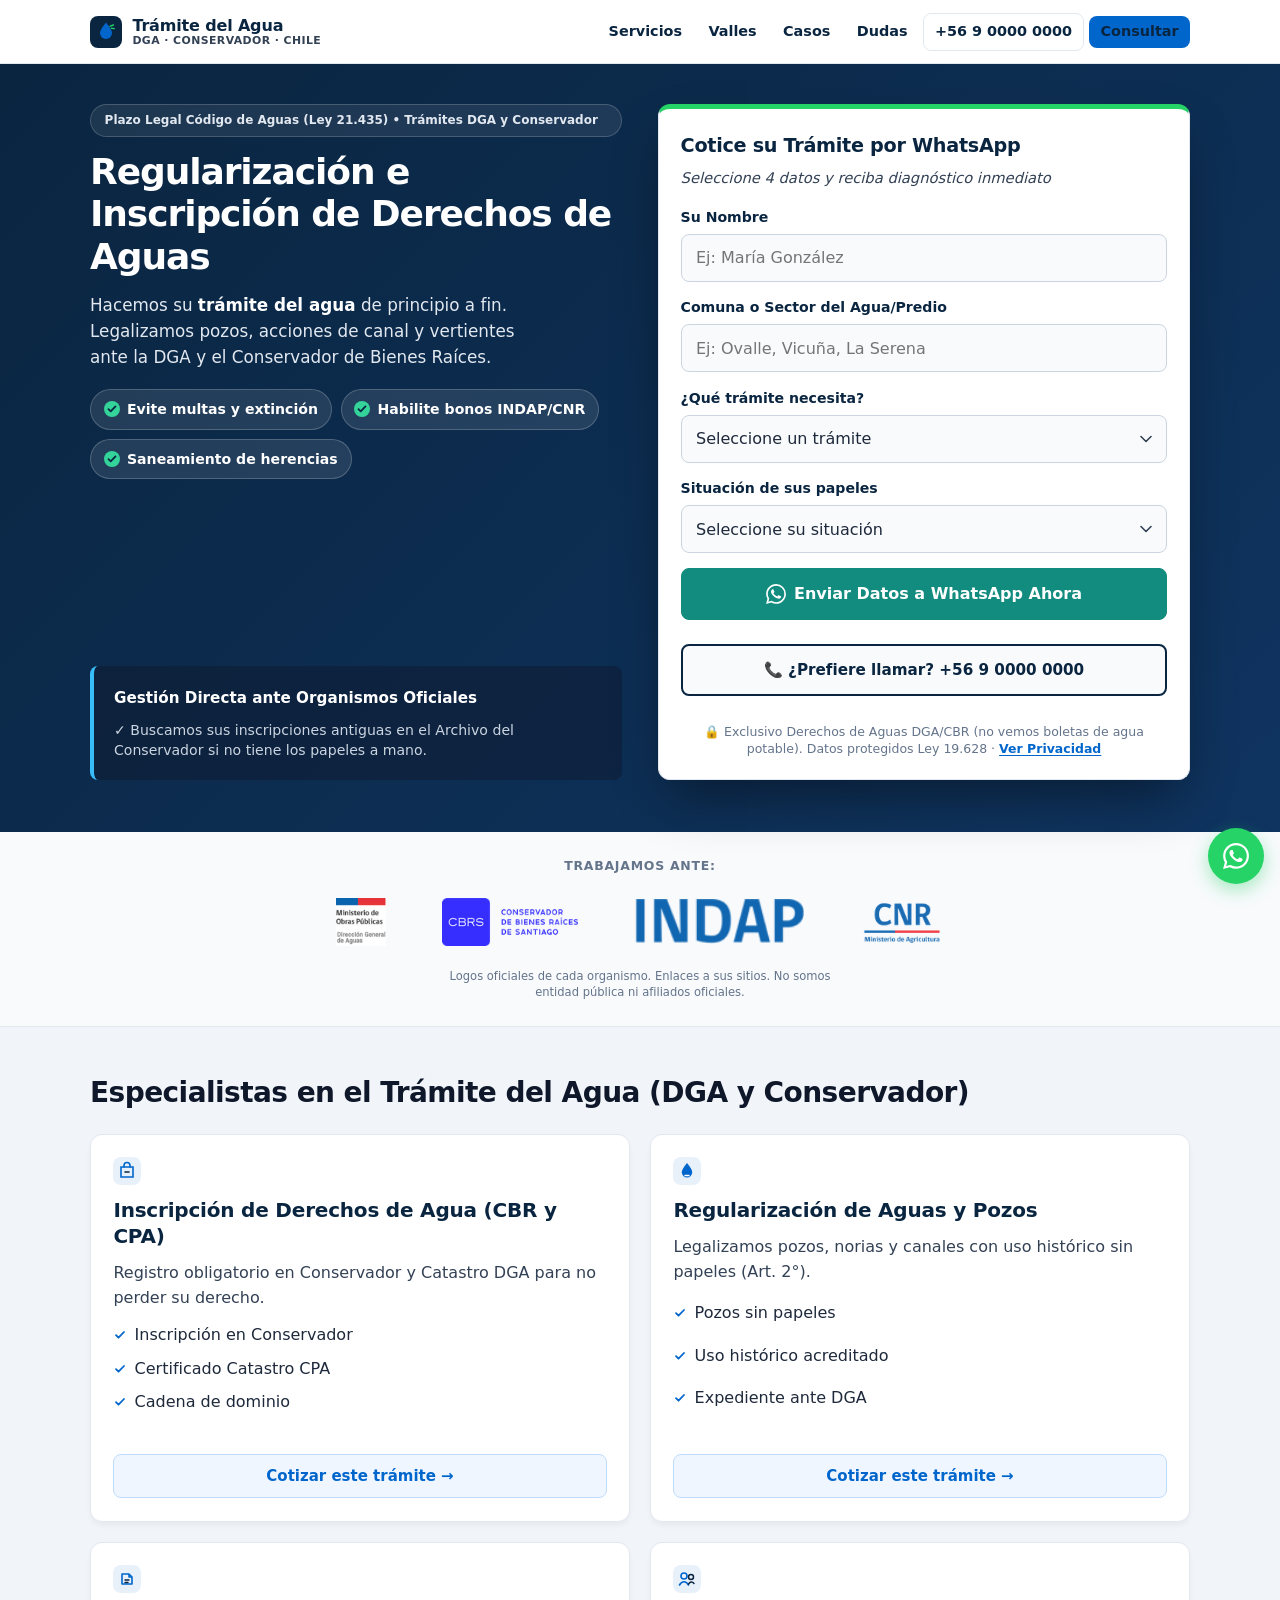
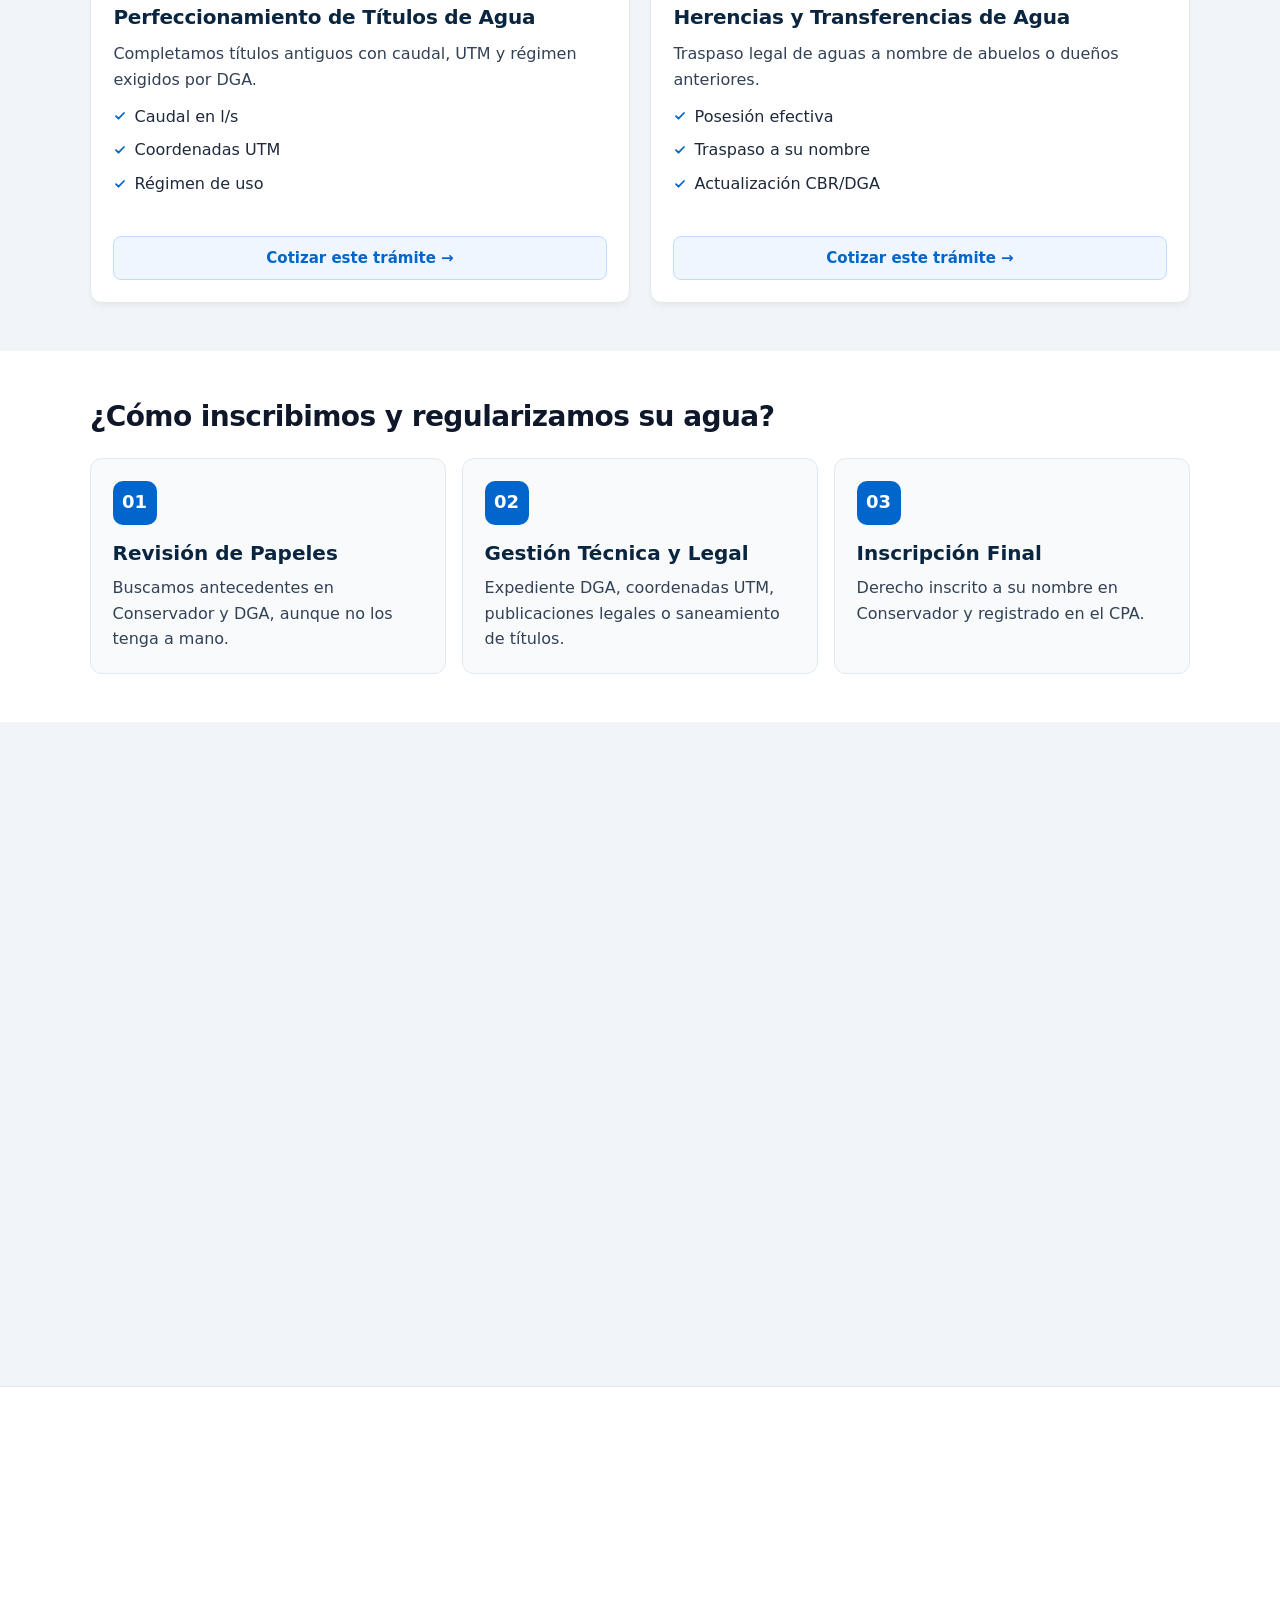
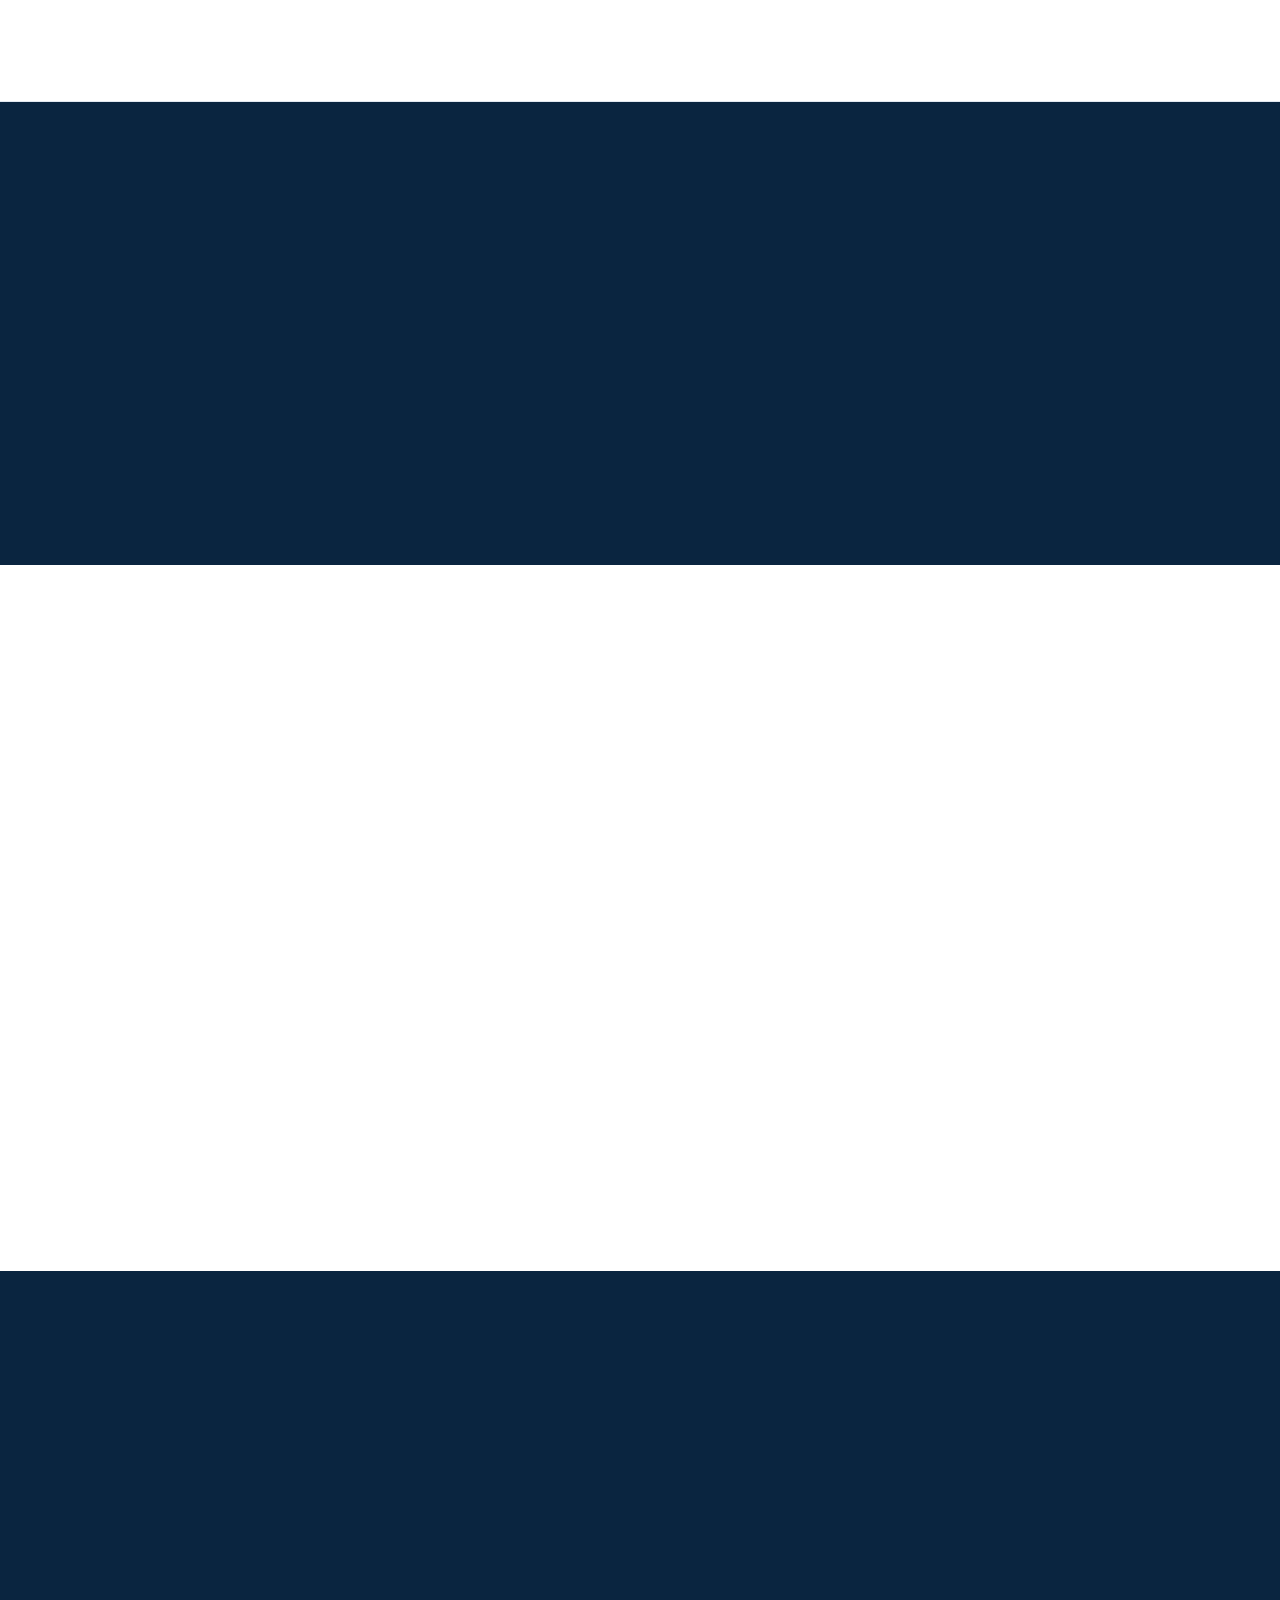
==== index.html @ 47d8ebd8 "Ajustar barra de logos: franja clara, centrados y marquee suave. Saca las cajas blancas del hero azu" ====
<!DOCTYPE html>
<html lang="es-CL">
<head>
  <meta charset="UTF-8">
  <meta name="viewport" content="width=device-width, initial-scale=1">
  <title>Trámite del Agua en Chile | Regularización e Inscripción de Derechos de Aguas (DGA y CBR)</title>
  <meta name="description" content="Trámite del agua en Chile: regularización de pozos, perfeccionamiento de títulos e inscripción de derechos de aprovechamiento ante DGA y Conservador. Diagnóstico por WhatsApp.">
  <meta name="robots" content="index, follow, max-snippet:-1, max-image-preview:large, max-video-preview:-1">
  <meta name="author" content="Trámite del Agua Chile">
  <meta name="geo.region" content="CL">
  <meta name="geo.Country" content="CL">
  <meta name="geo.placename" content="Chile">
  <meta name="ICBM" content="-33.4489, -70.6693">
  <link rel="canonical" href="https://tudominio.cl/">
  <link rel="manifest" href="site.webmanifest">
  <link rel="icon" href="assets/favicon.ico" sizes="any">
  <link rel="icon" href="assets/favicon.png" type="image/svg+xml">
  <link rel="apple-touch-icon" href="assets/apple-touch-icon.png">
  <meta name="theme-color" content="#0A2540">
  <meta property="og:type" content="website">
  <meta property="og:locale" content="es_CL">
  <meta property="og:url" content="https://tudominio.cl/">
  <meta property="og:title" content="Trámite del Agua en Chile | Regularización e Inscripción DGA y CBR">
  <meta property="og:description" content="Regularice pozos y derechos de agua. Inscripción en Conservador y Catastro DGA. Diagnóstico técnico inmediato por WhatsApp.">
  <meta property="og:site_name" content="Trámite del Agua Chile">
  <meta name="twitter:card" content="summary">
  <meta name="twitter:title" content="Trámite del Agua en Chile | Regularización e Inscripción DGA y CBR">
  <meta name="twitter:description" content="Gestión integral de derechos de aprovechamiento de aguas ante DGA y Conservador de Bienes Raíces.">
  <link rel="stylesheet" href="styles.css">
  <script type="speculationrules">
  {
    "prerender": [
      {
        "urls": [
          "/tramite-agua-ovalle-limari.html",
          "/tramite-agua-la-serena-elqui.html",
          "/tramite-agua-illapel-choapa.html"
        ],
        "eagerness": "moderate"
      }
    ],
    "prefetch": [
      {
        "urls": [
          "/tramite-agua-ovalle-limari.html",
          "/tramite-agua-la-serena-elqui.html",
          "/tramite-agua-illapel-choapa.html"
        ],
        "eagerness": "eager"
      }
    ]
  }
  </script>
  <script type="application/ld+json">
  {
    "@context": "https://schema.org",
    "@graph": [
      {
        "@type": "LegalService",
        "@id": "https://tudominio.cl/#organization",
        "name": "Trámite del Agua Chile",
        "alternateName": ["Trámite del Agua", "Papeles de Agua Chile"],
        "url": "https://tudominio.cl/",
        "description": "Asesoría y gestión especializada en regularización, perfeccionamiento e inscripción de derechos de aprovechamiento de aguas conforme al Código de Aguas de Chile (Ley 21.435), ante la Dirección General de Aguas (DGA) y el Conservador de Bienes Raíces (CBR).",
        "areaServed": { "@type": "Country", "name": "Chile" },
        "serviceType": [
          "Inscripción de derechos de agua en Conservador y Catastro Público de Aguas",
          "Regularización de pozos y derechos de agua",
          "Perfeccionamiento de títulos de agua",
          "Herencias y transferencias de derechos de agua"
        ],
        "knowsAbout": [
          "Código de Aguas",
          "Ley 21.435",
          "Dirección General de Aguas",
          "Conservador de Bienes Raíces",
          "Catastro Público de Aguas",
          "Art. 2° Transitorio Código de Aguas",
          "Derechos de aprovechamiento de aguas"
        ],
        "hasOfferCatalog": {
          "@type": "OfferCatalog",
          "name": "Servicios del Trámite del Agua",
          "itemListElement": [
            {
              "@type": "Offer",
              "itemOffered": {
                "@type": "Service",
                "name": "Inscripción de Derechos de Agua (CBR y CPA)",
                "description": "Registro obligatorio del derecho de aprovechamiento en el Registro de Propiedad de Aguas del Conservador de Bienes Raíces y en el Catastro Público de Aguas (CPA) de la DGA, para oponibilidad frente a terceros y vigencia legal del derecho."
              }
            },
            {
              "@type": "Offer",
              "itemOffered": {
                "@type": "Service",
                "name": "Regularización de Aguas y Pozos",
                "description": "Legalización de pozos, norias, vertientes y acciones de canal con uso histórico sin papeles al día, mediante acreditación de uso libre de clandestinidad conforme al Art. 2° Transitorio del Código de Aguas y expediente ante la DGA."
              }
            },
            {
              "@type": "Offer",
              "itemOffered": {
                "@type": "Service",
                "name": "Perfeccionamiento de Títulos de Agua",
                "description": "Completar títulos antiguos con caudal en litros por segundo (l/s), coordenadas UTM del punto de captación, naturaleza consuntiva o no consuntiva y régimen permanente o eventual, exigencias frecuentes de la DGA e INDAP."
              }
            },
            {
              "@type": "Offer",
              "itemOffered": {
                "@type": "Service",
                "name": "Herencias y Transferencias de Agua",
                "description": "Posesiones efectivas y traspaso legal de derechos de aprovechamiento de aguas que permanecen a nombre de familiares fallecidos o dueños anteriores, con inscripción actualizada en Conservador y Catastro DGA."
              }
            }
          ]
        }
      },
      {
        "@type": "WebPage",
        "@id": "https://tudominio.cl/#webpage",
        "url": "https://tudominio.cl/",
        "name": "Trámite del Agua en Chile | Regularización e Inscripción de Derechos de Aguas",
        "isPartOf": { "@id": "https://tudominio.cl/#organization" },
        "inLanguage": "es-CL",
        "description": "Landing de conversión para el trámite del agua: regularización de pozos, perfeccionamiento de títulos e inscripción ante DGA y Conservador de Bienes Raíces en Chile."
      },
      {
        "@type": "BreadcrumbList",
        "@id": "https://tudominio.cl/#breadcrumb",
        "itemListElement": [
          {
            "@type": "ListItem",
            "position": 1,
            "name": "Inicio",
            "item": "https://tudominio.cl/"
          },
          {
            "@type": "ListItem",
            "position": 2,
            "name": "Trámite del Agua",
            "item": "https://tudominio.cl/#servicios"
          }
        ]
      },
      {
        "@type": "HowTo",
        "@id": "https://tudominio.cl/#howto",
        "name": "Cómo inscribimos y regularizamos su agua",
        "description": "Proceso de tres pasos para regularizar e inscribir derechos de aprovechamiento de aguas ante la DGA y el Conservador de Bienes Raíces en Chile.",
        "totalTime": "P90D",
        "step": [
          {
            "@type": "HowToStep",
            "position": 1,
            "name": "Revisión de Papeles",
            "text": "Buscamos sus antecedentes en el Conservador de Bienes Raíces y en la Dirección General de Aguas, incluso si no tiene los documentos a mano, para diagnosticar el estado del derecho."
          },
          {
            "@type": "HowToStep",
            "position": 2,
            "name": "Gestión Técnica y Legal",
            "text": "Armamos el expediente DGA, levantamos coordenadas UTM y caudal si aplica, gestionamos publicaciones legales o saneamos títulos incompletos según el tipo de trámite."
          },
          {
            "@type": "HowToStep",
            "position": 3,
            "name": "Inscripción Final",
            "text": "Inscribimos el derecho a su nombre en el Registro de Propiedad de Aguas del Conservador y lo registramos en el Catastro Público de Aguas (CPA) de la DGA."
          }
        ]
      },
      {
        "@type": "FAQPage",
        "@id": "https://tudominio.cl/#faq",
        "mainEntity": [
          {
            "@type": "Question",
            "name": "¿Qué es el \"trámite del agua\" y por qué es obligatorio inscribirlo en la DGA y el Conservador?",
            "acceptedAnswer": {
              "@type": "Answer",
              "text": "El \"trámite del agua\" o \"papeles de agua\" es el conjunto de gestiones para constituir, regularizar, perfeccionar e inscribir un derecho de aprovechamiento de aguas. La Dirección General de Aguas (DGA) administra el Catastro Público de Aguas (CPA) y autoriza regularizaciones, perfeccionamientos y cambios de captación. El Conservador de Bienes Raíces (CBR) inscribe el derecho en el Registro de Propiedad de Aguas, lo que otorga oponibilidad frente a terceros. Ambos registros deben estar al día y ser coherentes. La reforma al Código de Aguas (Ley 21.435) reforzó esta obligación de inscripción dual."
            }
          },
          {
            "@type": "Question",
            "name": "¿Qué pasa si no inscribo mis derechos de agua en el Catastro Público de Aguas (CPA) según la Ley 21.435?",
            "acceptedAnswer": {
              "@type": "Answer",
              "text": "Sin inscripción vigente en el Catastro Público de Aguas y en el Conservador, el derecho pierde fuerza jurídica: no podrá venderlo con seguridad, entidades como INDAP o CNR pueden rechazar bonos y créditos de riego, notarios y bancos pedirán certificados que no podrá exhibir, y existe riesgo de caducidad, extinción o fiscalización por uso no regularizado. La Ley 21.435 reforzó el deber de mantener los derechos al día en ambos registros."
            }
          },
          {
            "@type": "Question",
            "name": "¿Cómo regularizar un pozo o derecho de agua antiguo si no tengo papeles inscritos?",
            "acceptedAnswer": {
              "@type": "Answer",
              "text": "En muchos casos es posible regularizar acreditando uso histórico libre de clandestinidad conforme al Art. 2° Transitorio del Código de Aguas. Se arma un expediente ante la DGA con antecedentes técnicos (ubicación, caudal si aplica) y documentales, se gestionan publicaciones legales cuando corresponde y, una vez aprobado, se inscribe en el Conservador de Bienes Raíces y se registra en el Catastro Público de Aguas. Si no tiene papeles, se buscan antecedentes en archivo del Conservador y de la DGA."
            }
          },
          {
            "@type": "Question",
            "name": "¿Qué significa perfeccionar un derecho de aprovechamiento de aguas?",
            "acceptedAnswer": {
              "@type": "Answer",
              "text": "Perfeccionar un título de agua significa completar las características esenciales que faltan en documentos antiguos: caudal en litros por segundo (l/s), naturaleza consuntiva o no consuntiva, ejercicio permanente o eventual, y coordenadas UTM del punto de captación. La DGA suele exigirlo para aceptar el registro en el Catastro Público de Aguas y para trámites posteriores. También es requisito frecuente en postulaciones a bonos INDAP o CNR."
            }
          },
          {
            "@type": "Question",
            "name": "¿Cómo pasar a mi nombre derechos de agua heredados de un familiar fallecido?",
            "acceptedAnswer": {
              "@type": "Answer",
              "text": "Debe tramitar la posesión efectiva si aún no está hecha, acreditar la cadena de dominio del derecho de agua y solicitar la inscripción a su nombre en el Registro de Propiedad de Aguas del Conservador, actualizando además el Catastro Público de Aguas en la DGA. Si el título está incompleto o el agua nunca se inscribió, puede requerirse primero regularización o perfeccionamiento antes del traspaso."
            }
          },
          {
            "@type": "Question",
            "name": "¿Qué documentos necesito para empezar si perdí las escrituras del agua?",
            "acceptedAnswer": {
              "@type": "Answer",
              "text": "Idealmente: escritura o inscripción antigua, certificado de dominio del predio, ubicación del pozo, canal o vertiente, y antecedentes de herencia o compraventa. Si perdió las escrituras, igual puede iniciar: buscamos copias y antecedentes en el archivo del Conservador de Bienes Raíces y en la Dirección General de Aguas para reconstruir la cadena documental y definir el trámite correcto."
            }
          }
        ]
      }
    ]
  }
  </script>
</head>
<body>
  <a class="skip-link" href="#cotizador">Ir al formulario</a>

  <header class="site-header">
    <div class="container header-inner">
      <a class="brand" href="#inicio" aria-label="Trámite del Agua — Inicio">
        <span class="brand-mark" aria-hidden="true">
          <svg xmlns="http://www.w3.org/2000/svg" width="32" height="32" viewBox="0 0 32 32" fill="none">
            <rect width="32" height="32" rx="8" fill="#0A2540"/>
            <path d="M16 6.5c-3.6 4.5-6 7.8-6 10.6a6 6 0 1 0 12 0C22 14.3 19.6 11 16 6.5z" fill="#0066CC"/>
            <path d="M20.2 10.2l3.2-1.2M21.4 12.2l2.8.4" stroke="#25D366" stroke-width="1.4" stroke-linecap="round"/>
          </svg>
        </span>
        <span class="brand-text">
          <span class="brand-name">Trámite del Agua</span>
          <span class="brand-sub">DGA · Conservador · Chile</span>
        </span>
      </a>
      <nav class="site-nav" aria-label="Principal">
        <a href="#servicios">Servicios</a>
        <a href="#cobertura">Valles</a>
        <a href="#casos">Casos</a>
        <a href="#faq">Dudas</a>
        <a class="nav-phone" data-phone-link href="tel:+56900000000" aria-label="Llamar ahora">
          <span data-phone-text>+56 9 0000 0000</span>
        </a>
        <a class="btn btn-sm btn-primary" href="#cotizador">Consultar</a>
      </nav>
    </div>
  </header>

  <main id="inicio">
    <!-- HERO -->
    <section class="hero" aria-labelledby="hero-title">
      <div class="container hero-grid">
        <div class="hero-copy">
          <p class="badge">Plazo Legal Código de Aguas (Ley 21.435) • Trámites DGA y Conservador</p>
          <h1 id="hero-title">Regularización e Inscripción de Derechos de Aguas</h1>
          <p class="hero-lead">Hacemos su <strong>trámite del agua</strong> de principio a fin. Legalizamos pozos, acciones de canal y vertientes ante la DGA y el Conservador de Bienes Raíces.</p>
          <ul class="chips" aria-label="Beneficios clave">
            <li>
              <svg class="chip-check" xmlns="http://www.w3.org/2000/svg" width="16" height="16" viewBox="0 0 16 16" fill="none" aria-hidden="true"><circle cx="8" cy="8" r="8" fill="#34D399"/><path d="M4.5 8.2l2.2 2.2 4.8-5" stroke="#0A2540" stroke-width="1.8" stroke-linecap="round" stroke-linejoin="round"/></svg>
              Evite multas y extinción
            </li>
            <li>
              <svg class="chip-check" xmlns="http://www.w3.org/2000/svg" width="16" height="16" viewBox="0 0 16 16" fill="none" aria-hidden="true"><circle cx="8" cy="8" r="8" fill="#34D399"/><path d="M4.5 8.2l2.2 2.2 4.8-5" stroke="#0A2540" stroke-width="1.8" stroke-linecap="round" stroke-linejoin="round"/></svg>
              Habilite bonos INDAP/CNR
            </li>
            <li>
              <svg class="chip-check" xmlns="http://www.w3.org/2000/svg" width="16" height="16" viewBox="0 0 16 16" fill="none" aria-hidden="true"><circle cx="8" cy="8" r="8" fill="#34D399"/><path d="M4.5 8.2l2.2 2.2 4.8-5" stroke="#0A2540" stroke-width="1.8" stroke-linecap="round" stroke-linejoin="round"/></svg>
              Saneamiento de herencias
            </li>
          </ul>
          <aside class="hero-trust" aria-label="Respaldo institucional">
            <p class="hero-trust-title">Gestión Directa ante Organismos Oficiales</p>
            <p class="hero-guarantee">✓ Buscamos sus inscripciones antiguas en el Archivo del Conservador si no tiene los papeles a mano.</p>
          </aside>
        </div>

        <div class="form-panel" id="cotizador">
          <div class="form-card" id="form-card">
            <h2 class="form-title">Cotice su Trámite por WhatsApp</h2>
            <p class="form-sub">Seleccione 4 datos y reciba diagnóstico inmediato</p>
            <form id="wa-form" novalidate>
              <label class="field">
                <span>Su Nombre</span>
                <input type="text" id="nombre" name="nombre" autocomplete="name" required maxlength="100" placeholder="Ej: María González">
              </label>
              <label class="field">
                <span>Comuna o Sector del Agua/Predio</span>
                <input type="text" id="ubicacion" name="ubicacion" autocomplete="address-level2" required maxlength="100" placeholder="Ej: Ovalle, Vicuña, La Serena">
              </label>
              <label class="field">
                <span>¿Qué trámite necesita?</span>
                <select id="tramite" name="tramite" required>
                  <option value="" disabled selected>Seleccione un trámite</option>
                  <option value="Inscripción de Agua en Conservador (CBR) y Catastro DGA">Inscripción de Agua en Conservador (CBR) y Catastro DGA</option>
                  <option value="Regularización de Pozo / Agua sin papeles al día">Regularización de Pozo / Agua sin papeles al día</option>
                  <option value="Perfeccionamiento de Título de Agua Antiguo">Perfeccionamiento de Título de Agua Antiguo</option>
                  <option value="Traspaso de Agua por Herencia o Compraventa">Traspaso de Agua por Herencia o Compraventa</option>
                </select>
              </label>
              <label class="field">
                <span>Situación de sus papeles</span>
                <select id="situacion" name="situacion" required>
                  <option value="" disabled selected>Seleccione su situación</option>
                  <option value="Tengo papeles antiguos (falta inscribir en DGA / actualizar)">Tengo papeles antiguos (falta inscribir en DGA / actualizar)</option>
                  <option value="Uso el agua hace años pero no tengo inscripción">Uso el agua hace años pero no tengo inscripción</option>
                  <option value="El agua está a nombre de un familiar fallecido">El agua está a nombre de un familiar fallecido</option>
                  <option value="No estoy seguro, necesito revisión">No estoy seguro, necesito revisión</option>
                </select>
              </label>
              <p class="form-error" id="form-error" role="alert" hidden>Complete los 4 campos para continuar.</p>
              <button type="submit" class="btn btn-wa btn-block">
                <svg xmlns="http://www.w3.org/2000/svg" width="20" height="20" viewBox="0 0 24 24" fill="currentColor" aria-hidden="true"><path d="M17.472 14.382c-.297-.149-1.758-.867-2.03-.967-.273-.099-.471-.148-.67.15-.197.297-.767.966-.94 1.164-.173.199-.347.223-.644.075-.297-.15-1.255-.463-2.39-1.475-.883-.788-1.48-1.761-1.653-2.059-.173-.297-.018-.458.13-.606.134-.133.298-.347.446-.52.149-.174.198-.298.298-.497.099-.198.05-.371-.025-.52-.075-.149-.669-1.612-.916-2.207-.242-.579-.487-.5-.669-.51-.173-.008-.371-.01-.57-.01-.198 0-.52.074-.792.372-.272.297-1.04 1.016-1.04 2.479 0 1.462 1.065 2.875 1.213 3.074.149.198 2.096 3.2 5.077 4.487.709.306 1.262.489 1.694.625.712.227 1.36.195 1.871.118.571-.085 1.758-.719 2.006-1.413.248-.694.248-1.289.173-1.413-.074-.124-.272-.198-.57-.347m-5.421 7.403h-.004a9.87 9.87 0 0 1-5.031-1.378l-.361-.214-3.741.982.998-3.648-.235-.374a9.86 9.86 0 0 1-1.51-5.26c.001-5.45 4.436-9.884 9.888-9.884 2.64 0 5.122 1.03 6.988 2.898a9.825 9.825 0 0 1 2.893 6.994c-.003 5.45-4.435 9.884-9.885 9.884m8.413-18.297A11.815 11.815 0 0 0 12.05 0C5.495 0 .16 5.335.157 11.892c0 2.096.547 4.142 1.588 5.945L.057 24l6.305-1.654a11.882 11.882 0 0 0 5.683 1.448h.005c6.554 0 11.89-5.335 11.893-11.893a11.821 11.821 0 0 0-3.48-8.413z"/></svg>
                Enviar Datos a WhatsApp Ahora
              </button>
              <a class="btn-phone" data-phone-link data-phone-full href="tel:+56900000000">📞 ¿Prefiere llamar? +56 9 0000 0000</a>
              <p class="form-legal">🔒 Exclusivo Derechos de Aguas DGA/CBR (no vemos boletas de agua potable). Datos protegidos Ley 19.628 · <a href="#privacidad" id="open-privacy">Ver Privacidad</a></p>
            </form>
          </div>
        </div>
      </div>
    </section>

  <div class="partners" aria-label="Organismos ante los que gestionamos">
    <div class="container">
      <p class="partners-label">Trabajamos ante:</p>
      <div class="partners-marquee">
        <ul class="partners-logos">
          <li>
            <a class="partner-mark" href="https://dga.mop.gob.cl/" target="_blank" rel="noopener noreferrer" title="Sitio oficial DGA">
              <img src="assets/logos/dga.png" alt="DGA — Dirección General de Aguas" width="140" height="48" decoding="async">
            </a>
          </li>
          <li>
            <a class="partner-mark" href="https://www.conservadores.cl/" target="_blank" rel="noopener noreferrer" title="Conservadores de Bienes Raíces">
              <img src="assets/logos/cbr.png" alt="Conservador de Bienes Raíces" width="140" height="48" decoding="async">
            </a>
          </li>
          <li>
            <a class="partner-mark" href="https://www.indap.gob.cl/agua-en-regla" target="_blank" rel="noopener noreferrer" title="INDAP Agua en Regla">
              <img src="assets/logos/indap.png" alt="INDAP" width="140" height="48" decoding="async">
            </a>
          </li>
          <li>
            <a class="partner-mark" href="https://www.cnr.gob.cl/" target="_blank" rel="noopener noreferrer" title="Comisión Nacional de Riego">
              <img src="assets/logos/cnr.png" alt="CNR — Comisión Nacional de Riego" width="140" height="48" decoding="async">
            </a>
          </li>
        </ul>
        <ul class="partners-logos" aria-hidden="true">
          <li>
            <a class="partner-mark" href="https://dga.mop.gob.cl/" target="_blank" rel="noopener noreferrer" title="Sitio oficial DGA">
              <img src="assets/logos/dga.png" alt="" width="140" height="48" decoding="async">
            </a>
          </li>
          <li>
            <a class="partner-mark" href="https://www.conservadores.cl/" target="_blank" rel="noopener noreferrer" title="Conservadores de Bienes Raíces">
              <img src="assets/logos/cbr.png" alt="" width="140" height="48" decoding="async">
            </a>
          </li>
          <li>
            <a class="partner-mark" href="https://www.indap.gob.cl/agua-en-regla" target="_blank" rel="noopener noreferrer" title="INDAP Agua en Regla">
              <img src="assets/logos/indap.png" alt="" width="140" height="48" decoding="async">
            </a>
          </li>
          <li>
            <a class="partner-mark" href="https://www.cnr.gob.cl/" target="_blank" rel="noopener noreferrer" title="Comisión Nacional de Riego">
              <img src="assets/logos/cnr.png" alt="" width="140" height="48" decoding="async">
            </a>
          </li>
        </ul>
      </div>
      <p class="partners-note">Logos oficiales de cada organismo. Enlaces a sus sitios. No somos entidad pública ni afiliados oficiales.</p>
    </div>
  </div>



    <!-- SERVICIOS BENTO -->
    <section class="section section-services cv-auto" id="servicios" aria-labelledby="servicios-title">
      <div class="container">
        <h2 id="servicios-title">Especialistas en el Trámite del Agua (DGA y Conservador)</h2>
        <div class="bento">
          <article class="bento-card">
            <span class="bento-icon" aria-hidden="true">
              <svg xmlns="http://www.w3.org/2000/svg" width="28" height="28" viewBox="0 0 28 28" fill="none"><rect width="28" height="28" rx="8" fill="#E8F1FA"/><path d="M8 10h12v10H8V10z" stroke="#0066CC" stroke-width="1.6"/><path d="M11 10V8.5a3 3 0 0 1 6 0V10" stroke="#0066CC" stroke-width="1.6" stroke-linecap="round"/><path d="M12 15h4" stroke="#0A2540" stroke-width="1.6" stroke-linecap="round"/></svg>
            </span>
            <h3>Inscripción de Derechos de Agua (CBR y CPA)</h3>
            <p class="bento-lead">Registro obligatorio en Conservador y Catastro DGA para no perder su derecho.</p>
            <ul class="mini-list">
              <li>
                <svg xmlns="http://www.w3.org/2000/svg" width="14" height="14" viewBox="0 0 14 14" fill="none" aria-hidden="true"><path d="M3 7.2l2.5 2.5L11 4" stroke="#0066CC" stroke-width="1.8" stroke-linecap="round" stroke-linejoin="round"/></svg>
                Inscripción en Conservador
              </li>
              <li>
                <svg xmlns="http://www.w3.org/2000/svg" width="14" height="14" viewBox="0 0 14 14" fill="none" aria-hidden="true"><path d="M3 7.2l2.5 2.5L11 4" stroke="#0066CC" stroke-width="1.8" stroke-linecap="round" stroke-linejoin="round"/></svg>
                Certificado Catastro CPA
              </li>
              <li>
                <svg xmlns="http://www.w3.org/2000/svg" width="14" height="14" viewBox="0 0 14 14" fill="none" aria-hidden="true"><path d="M3 7.2l2.5 2.5L11 4" stroke="#0066CC" stroke-width="1.8" stroke-linecap="round" stroke-linejoin="round"/></svg>
                Cadena de dominio
              </li>
            </ul>
            <button type="button" class="service-pick" data-tramite="Inscripción de Agua en Conservador (CBR) y Catastro DGA">Cotizar este trámite →</button>
          </article>

          <article class="bento-card">
            <span class="bento-icon" aria-hidden="true">
              <svg xmlns="http://www.w3.org/2000/svg" width="28" height="28" viewBox="0 0 28 28" fill="none"><rect width="28" height="28" rx="8" fill="#E8F1FA"/><path d="M14 6c-3.2 4-5.2 6.8-5.2 9.2a5.2 5.2 0 1 0 10.4 0C19.2 12.8 17.2 10 14 6z" fill="#0066CC"/><path d="M12 18.5h4" stroke="#fff" stroke-width="1.4" stroke-linecap="round"/></svg>
            </span>
            <h3>Regularización de Aguas y Pozos</h3>
            <p class="bento-lead">Legalizamos pozos, norias y canales con uso histórico sin papeles (Art. 2°).</p>
            <ul class="mini-list">
              <li>
                <svg xmlns="http://www.w3.org/2000/svg" width="14" height="14" viewBox="0 0 14 14" fill="none" aria-hidden="true"><path d="M3 7.2l2.5 2.5L11 4" stroke="#0066CC" stroke-width="1.8" stroke-linecap="round" stroke-linejoin="round"/></svg>
                Pozos sin papeles
              </li>
              <li>
                <svg xmlns="http://www.w3.org/2000/svg" width="14" height="14" viewBox="0 0 14 14" fill="none" aria-hidden="true"><path d="M3 7.2l2.5 2.5L11 4" stroke="#0066CC" stroke-width="1.8" stroke-linecap="round" stroke-linejoin="round"/></svg>
                Uso histórico acreditado
              </li>
              <li>
                <svg xmlns="http://www.w3.org/2000/svg" width="14" height="14" viewBox="0 0 14 14" fill="none" aria-hidden="true"><path d="M3 7.2l2.5 2.5L11 4" stroke="#0066CC" stroke-width="1.8" stroke-linecap="round" stroke-linejoin="round"/></svg>
                Expediente ante DGA
              </li>
            </ul>
            <button type="button" class="service-pick" data-tramite="Regularización de Pozo / Agua sin papeles al día">Cotizar este trámite →</button>
          </article>

          <article class="bento-card">
            <span class="bento-icon" aria-hidden="true">
              <svg xmlns="http://www.w3.org/2000/svg" width="28" height="28" viewBox="0 0 28 28" fill="none"><rect width="28" height="28" rx="8" fill="#E8F1FA"/><path d="M9 19V9h7l3 3v7H9z" stroke="#0066CC" stroke-width="1.6" stroke-linejoin="round"/><path d="M16 9v3h3" stroke="#0066CC" stroke-width="1.6" stroke-linejoin="round"/><path d="M12 15h4M12 17.5h3" stroke="#0A2540" stroke-width="1.4" stroke-linecap="round"/></svg>
            </span>
            <h3>Perfeccionamiento de Títulos de Agua</h3>
            <p class="bento-lead">Completamos títulos antiguos con caudal, UTM y régimen exigidos por DGA.</p>
            <ul class="mini-list">
              <li>
                <svg xmlns="http://www.w3.org/2000/svg" width="14" height="14" viewBox="0 0 14 14" fill="none" aria-hidden="true"><path d="M3 7.2l2.5 2.5L11 4" stroke="#0066CC" stroke-width="1.8" stroke-linecap="round" stroke-linejoin="round"/></svg>
                Caudal en l/s
              </li>
              <li>
                <svg xmlns="http://www.w3.org/2000/svg" width="14" height="14" viewBox="0 0 14 14" fill="none" aria-hidden="true"><path d="M3 7.2l2.5 2.5L11 4" stroke="#0066CC" stroke-width="1.8" stroke-linecap="round" stroke-linejoin="round"/></svg>
                Coordenadas UTM
              </li>
              <li>
                <svg xmlns="http://www.w3.org/2000/svg" width="14" height="14" viewBox="0 0 14 14" fill="none" aria-hidden="true"><path d="M3 7.2l2.5 2.5L11 4" stroke="#0066CC" stroke-width="1.8" stroke-linecap="round" stroke-linejoin="round"/></svg>
                Régimen de uso
              </li>
            </ul>
            <button type="button" class="service-pick" data-tramite="Perfeccionamiento de Título de Agua Antiguo">Cotizar este trámite →</button>
          </article>

          <article class="bento-card">
            <span class="bento-icon" aria-hidden="true">
              <svg xmlns="http://www.w3.org/2000/svg" width="28" height="28" viewBox="0 0 28 28" fill="none"><rect width="28" height="28" rx="8" fill="#E8F1FA"/><circle cx="11" cy="11" r="3" stroke="#0066CC" stroke-width="1.6"/><circle cx="18" cy="12" r="2.5" stroke="#0A2540" stroke-width="1.5"/><path d="M6.5 20c1.2-2.2 2.8-3.3 4.5-3.3S14.3 17.8 15.5 20" stroke="#0066CC" stroke-width="1.6" stroke-linecap="round"/><path d="M15.5 19.2c.8-1.4 1.8-2.1 3-2.1 1 0 1.8.5 2.5 1.4" stroke="#0A2540" stroke-width="1.5" stroke-linecap="round"/></svg>
            </span>
            <h3>Herencias y Transferencias de Agua</h3>
            <p class="bento-lead">Traspaso legal de aguas a nombre de abuelos o dueños anteriores.</p>
            <ul class="mini-list">
              <li>
                <svg xmlns="http://www.w3.org/2000/svg" width="14" height="14" viewBox="0 0 14 14" fill="none" aria-hidden="true"><path d="M3 7.2l2.5 2.5L11 4" stroke="#0066CC" stroke-width="1.8" stroke-linecap="round" stroke-linejoin="round"/></svg>
                Posesión efectiva
              </li>
              <li>
                <svg xmlns="http://www.w3.org/2000/svg" width="14" height="14" viewBox="0 0 14 14" fill="none" aria-hidden="true"><path d="M3 7.2l2.5 2.5L11 4" stroke="#0066CC" stroke-width="1.8" stroke-linecap="round" stroke-linejoin="round"/></svg>
                Traspaso a su nombre
              </li>
              <li>
                <svg xmlns="http://www.w3.org/2000/svg" width="14" height="14" viewBox="0 0 14 14" fill="none" aria-hidden="true"><path d="M3 7.2l2.5 2.5L11 4" stroke="#0066CC" stroke-width="1.8" stroke-linecap="round" stroke-linejoin="round"/></svg>
                Actualización CBR/DGA
              </li>
            </ul>
            <button type="button" class="service-pick" data-tramite="Traspaso de Agua por Herencia o Compraventa">Cotizar este trámite →</button>
          </article>
        </div>
      </div>
    </section>

    <!-- PROCESO 3 PASOS -->
    <section class="section section-process cv-auto" id="proceso" aria-labelledby="proceso-title">
      <div class="container">
        <h2 id="proceso-title">¿Cómo inscribimos y regularizamos su agua?</h2>
        <ol class="steps">
          <li class="step">
            <span class="step-num" aria-hidden="true">01</span>
            <h3>Revisión de Papeles</h3>
            <p>Buscamos antecedentes en Conservador y DGA, aunque no los tenga a mano.</p>
          </li>
          <li class="step">
            <span class="step-num" aria-hidden="true">02</span>
            <h3>Gestión Técnica y Legal</h3>
            <p>Expediente DGA, coordenadas UTM, publicaciones legales o saneamiento de títulos.</p>
          </li>
          <li class="step">
            <span class="step-num" aria-hidden="true">03</span>
            <h3>Inscripción Final</h3>
            <p>Derecho inscrito a su nombre en Conservador y registrado en el CPA.</p>
          </li>
        </ol>
      </div>
    </section>

    <!-- CASOS / PRUEBA SOCIAL -->
    <section class="section section-cases cv-auto" id="casos" aria-labelledby="casos-title">
      <div class="container">
        <h2 id="casos-title">Trámites de Agua Inscritos y Regularizados Recientemente</h2>
        <div class="cases-grid">
          <article class="case-card">
            <p class="case-badge">✓ Inscrito en CBR y CPA</p>
            <h3>Valle del Limarí (Ovalle / Monte Patria)</h3>
            <p class="case-type">Regularización de pozo</p>
            <p>Pozo agrícola 3,8 l/s sin papeles. Aprobado en DGA e inscrito en CBR.</p>
            <a class="case-link" href="tramite-agua-ovalle-limari.html">Ver trámite del agua en Limarí →</a>
          </article>
          <article class="case-card">
            <p class="case-badge">✓ Inscrito en CBR y CPA</p>
            <h3>Valle del Elqui (La Serena / Vicuña)</h3>
            <p class="case-type">Herencia de acciones de canal</p>
            <p>Saneamiento de 4,5 acciones a nombre de abuelos. Inscrito a herederos.</p>
            <a class="case-link" href="tramite-agua-la-serena-elqui.html">Ver trámite del agua en Elqui →</a>
          </article>
          <article class="case-card">
            <p class="case-badge">✓ Inscrito en CBR y CPA</p>
            <h3>Valle del Choapa (Illapel / Salamanca)</h3>
            <p class="case-type">Perfeccionamiento de título</p>
            <p>Definición de caudal y UTM para postulación a bono de riego INDAP.</p>
            <a class="case-link" href="tramite-agua-illapel-choapa.html">Ver trámite del agua en Choapa →</a>
          </article>
          <article class="case-card">
            <p class="case-badge">✓ Inscrito en CBR y CPA</p>
            <h3>Zona Central (Predio Agrícola)</h3>
            <p class="case-type">Inscripción CPA urgente</p>
            <p>Escritura antigua al CPA: evitó multa y destrabó la venta de parcela.</p>
            <a class="case-link" href="#cotizador">Consultar su caso nacional →</a>
          </article>
        </div>
      </div>
    </section>

    <!-- COBERTURA / INTERLINKING -->
    <section class="section section-coverage cv-auto" id="cobertura" aria-labelledby="cobertura-title">
      <div class="container">
        <h2 id="cobertura-title">Trámite del Agua en su Valle (Región de Coquimbo)</h2>
        <p class="coverage-lead">Atención local con Conservador y DGA de cada valle. Elija su zona:</p>
        <ul class="coverage-grid">
          <li>
            <a class="coverage-card" href="tramite-agua-ovalle-limari.html">
              <strong>Limarí / Ovalle</strong>
              <span>Ovalle · Monte Patria · Punitaqui · Río Hurtado · Combarbalá</span>
            </a>
          </li>
          <li>
            <a class="coverage-card" href="tramite-agua-la-serena-elqui.html">
              <strong>Elqui / La Serena</strong>
              <span>La Serena · Coquimbo · Vicuña · Paihuano · Andacollo</span>
            </a>
          </li>
          <li>
            <a class="coverage-card" href="tramite-agua-illapel-choapa.html">
              <strong>Choapa / Illapel</strong>
              <span>Illapel · Salamanca · Los Vilos · Canela</span>
            </a>
          </li>
        </ul>
      </div>
    </section>

    <!-- QUIÉNES GESTIONAN / E-E-A-T -->
    <section class="section section-trust cv-auto" id="equipo" aria-labelledby="equipo-title">
      <div class="container">
        <h2 id="equipo-title">¿Quiénes gestionan su trámite?</h2>
        <p class="trust-intro">Equipo técnico-jurídico especializado en Código de Aguas, DGA y Conservadores de Bienes Raíces.</p>
        <ul class="trust-pillars">
          <li>
            <span class="trust-icon" aria-hidden="true">
              <svg xmlns="http://www.w3.org/2000/svg" width="28" height="28" viewBox="0 0 28 28" fill="none"><path d="M14 4l2.2 5.4L22 10l-4.2 3.6L19 20l-5-3.2L9 20l1.2-6.4L6 10l5.8-.6L14 4z" stroke="#38BDF8" stroke-width="1.8" stroke-linejoin="round"/><circle cx="14" cy="14" r="11" stroke="#38BDF8" stroke-width="1.5" opacity="0.35"/></svg>
            </span>
            <strong>Equipo Especializado</strong>
            <span>Abogados expertos en Código de Aguas (Ley 21.435) + ingenieros hídricos/agrónomos para caudal y UTM.</span>
          </li>
          <li>
            <span class="trust-icon" aria-hidden="true">
              <svg xmlns="http://www.w3.org/2000/svg" width="28" height="28" viewBox="0 0 28 28" fill="none"><path d="M6 22V8h6v14M12 12h6l4 4v6H12" stroke="#38BDF8" stroke-width="1.8" stroke-linejoin="round"/><path d="M15 16h4M15 19h3" stroke="#38BDF8" stroke-width="1.5" stroke-linecap="round"/></svg>
            </span>
            <strong>Gestión Integral en Conservadores y DGA</strong>
            <span>Tramitamos directamente en Oficinas DGA, Conservadores de Bienes Raíces (CBR) y Archivo Judicial.</span>
          </li>
          <li>
            <span class="trust-icon" aria-hidden="true">
              <svg xmlns="http://www.w3.org/2000/svg" width="28" height="28" viewBox="0 0 28 28" fill="none"><path d="M8 14.5l4 4 8-9" stroke="#38BDF8" stroke-width="2.2" stroke-linecap="round" stroke-linejoin="round"/><rect x="4" y="4" width="20" height="20" rx="4" stroke="#38BDF8" stroke-width="1.5" opacity="0.4"/></svg>
            </span>
            <strong>Transparencia Documental</strong>
            <span>Diagnóstico inicial de factibilidad antes de iniciar gastos técnicos o publicaciones en Diario Oficial.</span>
          </li>
        </ul>
      </div>
    </section>

    <!-- FAQ SEO (cerrado) -->
    <section class="section section-faq cv-auto" id="faq" aria-labelledby="faq-title">
      <div class="container narrow">
        <h2 id="faq-title">Dudas Frecuentes sobre Inscripción y Regularización de Aguas</h2>
        <div class="faq">
          <details>
            <summary>¿Qué es el "trámite del agua" y por qué es obligatorio inscribirlo en la DGA y el Conservador?</summary>
            <div class="faq-body">
              <p>El “trámite del agua” o “papeles de agua” es el conjunto de gestiones para constituir, regularizar, perfeccionar e inscribir un derecho de aprovechamiento de aguas. La <a href="https://dga.mop.gob.cl/" target="_blank" rel="noopener noreferrer"><strong>Dirección General de Aguas (DGA)</strong></a> administra el <a href="https://dga.mop.gob.cl/servicios-de-informacion/catastro-publico-de-aguas/" target="_blank" rel="noopener noreferrer">Catastro Público de Aguas (CPA)</a> y autoriza regularizaciones, perfeccionamientos y cambios de captación. El <a href="https://www.conservadores.cl/" target="_blank" rel="noopener noreferrer"><strong>Conservador de Bienes Raíces (CBR)</strong></a> inscribe el derecho en el Registro de Propiedad de Aguas, otorgando oponibilidad frente a terceros. Ambos registros deben estar al día y ser coherentes. La reforma al <a href="https://www.bcn.cl/leychile/navegar?idNorma=1162908" target="_blank" rel="noopener noreferrer"><strong>Código de Aguas (Ley 21.435)</strong></a> reforzó esta obligación de inscripción dual.</p>
            </div>
          </details>
          <details>
            <summary>¿Qué pasa si no inscribo mis derechos de agua en el Catastro Público de Aguas (CPA) según la Ley 21.435?</summary>
            <div class="faq-body">
              <p>Sin inscripción vigente en el CPA y en el Conservador, el derecho pierde fuerza jurídica: no podrá venderlo con seguridad, <a href="https://www.indap.gob.cl/agua-en-regla" target="_blank" rel="noopener noreferrer"><strong>INDAP</strong></a> o <a href="https://www.cnr.gob.cl/" target="_blank" rel="noopener noreferrer"><strong>CNR</strong></a> pueden rechazar bonos y créditos de riego, notarios y bancos pedirán certificados que no podrá exhibir, y existe riesgo de <strong>caducidad, extinción o fiscalización</strong> por uso no regularizado. La <a href="https://www.bcn.cl/leychile/navegar?idNorma=1162908" target="_blank" rel="noopener noreferrer">Ley 21.435</a> reforzó el deber de mantener los derechos al día en ambos registros. Orientación ciudadana también en <a href="https://www.siguelacorrientedelagua.cl/" target="_blank" rel="noopener noreferrer">Sigue la corriente del agua</a>.</p>
            </div>
          </details>
          <details>
            <summary>¿Cómo regularizar un pozo o derecho de agua antiguo si no tengo papeles inscritos?</summary>
            <div class="faq-body">
              <p>En muchos casos es posible regularizar acreditando <strong>uso histórico libre de clandestinidad</strong> conforme al <strong>Art. 2° Transitorio del Código de Aguas</strong>. Se arma un expediente ante la DGA con antecedentes técnicos (ubicación, caudal si aplica) y documentales, se gestionan publicaciones legales cuando corresponde y, una vez aprobado, se inscribe en el Conservador y se registra en el Catastro Público de Aguas. Si no tiene papeles, se buscan antecedentes en archivo del Conservador y de la DGA.</p>
            </div>
          </details>
          <details>
            <summary>¿Qué significa perfeccionar un derecho de aprovechamiento de aguas?</summary>
            <div class="faq-body">
              <p>Perfeccionar un título de agua significa completar las características esenciales que faltan en documentos antiguos: <strong>caudal en litros por segundo (l/s)</strong>, naturaleza consuntiva o no consuntiva, ejercicio permanente o eventual, y <strong>coordenadas UTM</strong> del punto de captación. La DGA suele exigirlo para aceptar el registro en el CPA y para trámites posteriores. También es requisito frecuente en postulaciones a bonos INDAP o CNR.</p>
            </div>
          </details>
          <details>
            <summary>¿Cómo pasar a mi nombre derechos de agua heredados de un familiar fallecido?</summary>
            <div class="faq-body">
              <p>Debe tramitar la <strong>posesión efectiva</strong> si aún no está hecha, acreditar la cadena de dominio del derecho de agua y solicitar la inscripción a su nombre en el Registro de Propiedad de Aguas del Conservador, actualizando además el Catastro Público de Aguas en la DGA. Si el título está incompleto o el agua nunca se inscribió, puede requerirse primero regularización o perfeccionamiento antes del traspaso.</p>
            </div>
          </details>
          <details>
            <summary>¿Qué documentos necesito para empezar si perdí las escrituras del agua?</summary>
            <div class="faq-body">
              <p>Idealmente: escritura o inscripción antigua, certificado de dominio del predio, ubicación del pozo, canal o vertiente, y antecedentes de herencia o compraventa. <strong>Si perdió las escrituras, igual puede iniciar</strong>: buscamos copias y antecedentes en el archivo del Conservador de Bienes Raíces y en la Dirección General de Aguas para reconstruir la cadena documental y definir el trámite correcto.</p>
            </div>
          </details>
        </div>
      </div>
    </section>
  </main>

  <footer class="site-footer cv-auto">
    <div class="container footer-row">
      <p class="footer-brand">Trámite del Agua Chile</p>
      <p>Regularización · Inscripción DGA/CBR · Perfeccionamiento · Herencias</p>
      <p class="footer-meta">Lun–Vie 09:00–18:00 · WhatsApp y teléfono</p>
    </div>
    <div class="container footer-basins">
      <p class="footer-basins-label">Atención por Valles y Comunas:</p>
      <ul class="basin-links">
        <li><a href="index.html" aria-current="page">Chile (Nacional)</a></li>
        <li><a href="tramite-agua-ovalle-limari.html">Limarí / Ovalle</a></li>
        <li><a href="tramite-agua-la-serena-elqui.html">Elqui / La Serena</a></li>
        <li><a href="tramite-agua-illapel-choapa.html">Choapa / Illapel</a></li>
      </ul>
    </div>
    <div class="container footer-basins footer-official">
      <p class="footer-basins-label">Enlaces Oficiales:</p>
      <ul class="official-links">
        <li><a href="https://dga.mop.gob.cl/" target="_blank" rel="noopener noreferrer">DGA (MOP)</a></li>
        <li><a href="https://dga.mop.gob.cl/servicios-de-informacion/catastro-publico-de-aguas/" target="_blank" rel="noopener noreferrer">Catastro Público de Aguas</a></li>
        <li><a href="https://www.conservadores.cl/" target="_blank" rel="noopener noreferrer">Conservadores.cl</a></li>
        <li><a href="https://www.indap.gob.cl/agua-en-regla" target="_blank" rel="noopener noreferrer">INDAP Agua en Regla</a></li>
        <li><a href="https://www.cnr.gob.cl/" target="_blank" rel="noopener noreferrer">CNR</a></li>
        <li><a href="https://www.bcn.cl/leychile/navegar?idNorma=1162908" target="_blank" rel="noopener noreferrer">Ley 21.435 (BCN)</a></li>
        <li><a href="https://www.siguelacorrientedelagua.cl/" target="_blank" rel="noopener noreferrer">Sigue la corriente del agua</a></li>
        <li><a href="https://snia.mop.gob.cl/" target="_blank" rel="noopener noreferrer">Portal SNIA / DGA</a></li>
      </ul>
    </div>
    <div class="container footer-copy">
      <p>&copy; <span id="year"></span> Trámite del Agua. Información orientativa según normativa vigente. Enlaces externos a sitios del Estado de Chile.</p>
    </div>
  </footer>

  <dialog class="privacy-dialog" id="privacy-dialog" aria-labelledby="privacy-title">
    <div class="privacy-dialog-inner">
      <h2 id="privacy-title">Política de Privacidad (Ley 19.628)</h2>
      <p>Trámite del Agua Chile trata datos personales conforme a la Ley N° 19.628 sobre Protección de la Vida Privada.</p>
      <p><strong>Datos que solicitamos:</strong> nombre, comuna/sector del predio, tipo de trámite y situación documental.</p>
      <p><strong>Finalidad:</strong> evaluar factibilidad de su caso ante DGA y Conservador de Bienes Raíces, y contactarlo por WhatsApp o teléfono.</p>
      <p><strong>No usamos sus datos para:</strong> marketing de terceros, venta de bases ni fines ajenos al trámite de aguas.</p>
      <ul>
        <li>Confidencialidad de expedientes hídricos y antecedentes de dominio.</li>
        <li>Acceso limitado al equipo que gestiona su caso.</li>
        <li>Puede solicitar acceso, rectificación o eliminación de sus datos.</li>
      </ul>
      <p>Al enviar el formulario usted autoriza el contacto para la revisión técnica-jurídica de su derecho de aprovechamiento de aguas.</p>
      <button type="button" class="btn btn-primary" id="close-privacy">Cerrar</button>
    </div>
  </dialog>

  <a href="#cotizador" class="float-wa" id="float-wa" aria-label="Ir al formulario WhatsApp">
    <svg xmlns="http://www.w3.org/2000/svg" width="26" height="26" viewBox="0 0 24 24" fill="currentColor" aria-hidden="true"><path d="M17.472 14.382c-.297-.149-1.758-.867-2.03-.967-.273-.099-.471-.148-.67.15-.197.297-.767.966-.94 1.164-.173.199-.347.223-.644.075-.297-.15-1.255-.463-2.39-1.475-.883-.788-1.48-1.761-1.653-2.059-.173-.297-.018-.458.13-.606.134-.133.298-.347.446-.52.149-.174.198-.298.298-.497.099-.198.05-.371-.025-.52-.075-.149-.669-1.612-.916-2.207-.242-.579-.487-.5-.669-.51-.173-.008-.371-.01-.57-.01-.198 0-.52.074-.792.372-.272.297-1.04 1.016-1.04 2.479 0 1.462 1.065 2.875 1.213 3.074.149.198 2.096 3.2 5.077 4.487.709.306 1.262.489 1.694.625.712.227 1.36.195 1.871.118.571-.085 1.758-.719 2.006-1.413.248-.694.248-1.289.173-1.413-.074-.124-.272-.198-.57-.347m-5.421 7.403h-.004a9.87 9.87 0 0 1-5.031-1.378l-.361-.214-3.741.982.998-3.648-.235-.374a9.86 9.86 0 0 1-1.51-5.26c.001-5.45 4.436-9.884 9.888-9.884 2.64 0 5.122 1.03 6.988 2.898a9.825 9.825 0 0 1 2.893 6.994c-.003 5.45-4.435 9.884-9.885 9.884m8.413-18.297A11.815 11.815 0 0 0 12.05 0C5.495 0 .16 5.335.157 11.892c0 2.096.547 4.142 1.588 5.945L.057 24l6.305-1.654a11.882 11.882 0 0 0 5.683 1.448h.005c6.554 0 11.89-5.335 11.893-11.893a11.821 11.821 0 0 0-3.48-8.413z"/></svg>
  </a>

  <script src="script.js" defer></script>
</body>
</html>
---- styles.css ----
/* Trámite del Agua — UI CRO · Alto contraste · Legibilidad 45-70+ */

:root {
  --azul: #0A2540;
  --azul-hidrico: #0066CC;
  --azul-hover: #0052A3;
  --wa: #128C7E;
  --wa-bright: #25D366;
  --fondo: #F8FAFC;
  --fondo-alt: #F1F5F9;
  --texto: #1E293B;
  --titulo: #0F172A;
  --secundario: #334155;
  --muted: #64748B;
  --borde: #E2E8F0;
  --borde-input: #CBD5E1;
  --blanco: #FFFFFF;
  --sombra: 0 10px 30px rgba(10, 37, 64, 0.1);
  --sombra-sm: 0 4px 6px -1px rgba(0, 0, 0, 0.05);
  --radio: 12px;
  --radio-sm: 8px;
  --header: 64px;
  --max: 1100px;
  --font: system-ui, -apple-system, BlinkMacSystemFont, "Segoe UI", Roboto, sans-serif;
}

*, *::before, *::after { box-sizing: border-box; }

html {
  scroll-behavior: smooth;
  scroll-padding-top: calc(var(--header) + 10px);
  -webkit-text-size-adjust: 100%;
}

body {
  margin: 0;
  font-family: var(--font);
  font-size: 16.5px;
  line-height: 1.6;
  color: var(--texto);
  background: var(--fondo);
  -webkit-font-smoothing: antialiased;
}

img, svg { display: block; max-width: 100%; }

a { color: var(--azul-hidrico); text-decoration: none; }
a:hover { color: var(--azul-hover); }

:focus-visible {
  outline: 3px solid var(--azul-hidrico);
  outline-offset: 2px;
}

.skip-link {
  position: absolute;
  left: 1rem;
  top: -80px;
  z-index: 200;
  padding: 0.6rem 0.9rem;
  background: var(--azul);
  color: var(--blanco);
  border-radius: var(--radio-sm);
}

.skip-link:focus { top: 0.75rem; }

.container {
  width: min(100% - 1.75rem, var(--max));
  margin-inline: auto;
}

.container.narrow { width: min(100% - 1.75rem, 720px); }

.cv-auto {
  content-visibility: auto;
  contain-intrinsic-size: auto 700px;
}

/* ---------- Header ---------- */
.site-header {
  position: sticky;
  top: 0;
  z-index: 100;
  height: var(--header);
  background: rgba(255, 255, 255, 0.96);
  border-bottom: 1px solid var(--borde);
  backdrop-filter: blur(8px);
  -webkit-backdrop-filter: blur(8px);
}

.header-inner {
  display: flex;
  align-items: center;
  justify-content: space-between;
  height: var(--header);
  gap: 1rem;
}

.brand {
  display: flex;
  align-items: center;
  gap: 0.65rem;
  color: inherit;
  min-width: 0;
}

.brand-text {
  display: flex;
  flex-direction: column;
  line-height: 1.15;
}

.brand-name {
  font-weight: 700;
  font-size: 1rem;
  color: var(--azul);
  letter-spacing: -0.01em;
}

.brand-sub {
  font-size: 0.68rem;
  font-weight: 600;
  color: var(--secundario);
  text-transform: uppercase;
  letter-spacing: 0.04em;
}

.site-nav {
  display: none;
  align-items: center;
  gap: 0.35rem;
}

.site-nav a {
  padding: 0.4rem 0.65rem;
  font-size: 0.9rem;
  font-weight: 600;
  color: var(--azul);
  border-radius: 8px;
}

.site-nav a:hover { background: var(--fondo-alt); }

.nav-phone {
  display: none;
  padding: 0.4rem 0.65rem;
  font-size: 0.85rem;
  font-weight: 700;
  color: var(--azul);
  border: 1px solid var(--borde);
  border-radius: 8px;
  white-space: nowrap;
}

.nav-phone:hover {
  border-color: var(--azul-hidrico);
  color: var(--azul-hidrico);
  background: var(--fondo-alt);
}

/* ---------- Buttons ---------- */
.btn {
  display: inline-flex;
  align-items: center;
  justify-content: center;
  gap: 0.5rem;
  padding: 0.85rem 1.15rem;
  font-family: inherit;
  font-size: 0.95rem;
  font-weight: 700;
  line-height: 1.2;
  border: 1.5px solid transparent;
  border-radius: var(--radio-sm);
  cursor: pointer;
  transition: background 0.2s ease, border-color 0.2s ease, color 0.2s ease, box-shadow 0.2s ease;
}

.btn-sm { padding: 0.5rem 0.9rem; font-size: 0.85rem; }
.btn-block { width: 100%; }

.btn-primary {
  background: var(--azul-hidrico);
  color: var(--blanco);
}

.btn-primary:hover {
  background: var(--azul-hover);
  color: var(--blanco);
}

.btn-wa {
  background: var(--wa);
  color: var(--blanco);
  border-color: var(--wa);
  min-height: 52px;
  font-size: 1rem;
}

.btn-wa:hover { background: #0e7a6e; color: var(--blanco); }

/* ---------- Hero alto contraste ---------- */
.hero {
  padding: 1.75rem 0 2.5rem;
  background: linear-gradient(135deg, #0A2540 0%, #0F3460 100%);
  color: var(--blanco);
}

.hero-grid {
  display: grid;
  gap: 1.75rem;
  align-items: stretch;
}

.badge {
  display: inline-flex;
  align-items: center;
  margin: 0 0 0.9rem;
  padding: 0.45rem 0.85rem;
  font-size: 0.75rem;
  font-weight: 700;
  line-height: 1.35;
  color: #E2E8F0;
  background: rgba(255, 255, 255, 0.08);
  border: 1px solid rgba(255, 255, 255, 0.18);
  border-radius: 999px;
}

.hero h1 {
  margin: 0 0 0.85rem;
  font-size: clamp(1.55rem, 4.2vw, 2.25rem);
  font-weight: 800;
  line-height: 1.18;
  letter-spacing: -0.03em;
  color: #FFFFFF;
}

.hero-lead {
  margin: 0 0 1.2rem;
  font-size: 1.05rem;
  line-height: 1.55;
  color: #E2E8F0;
  max-width: 40ch;
}

.hero-lead strong {
  color: #FFFFFF;
  font-weight: 700;
}

.chips {
  list-style: none;
  margin: 0 0 1.25rem;
  padding: 0;
  display: flex;
  flex-wrap: wrap;
  gap: 0.55rem;
}

.chips li {
  display: inline-flex;
  align-items: center;
  gap: 0.45rem;
  padding: 0.5rem 0.8rem;
  font-size: 0.88rem;
  font-weight: 600;
  color: #FFFFFF;
  background: rgba(255, 255, 255, 0.1);
  border: 1px solid rgba(255, 255, 255, 0.2);
  border-radius: 999px;
}

.chips svg { flex-shrink: 0; }
.chips .chip-check { color: #34D399; flex-shrink: 0; }

/* Caja institucional (equilibra altura con form) */
.hero-trust {
  margin-top: 0.25rem;
  padding: 1.25rem;
  background: rgba(15, 23, 42, 0.45);
  border-left: 4px solid #38BDF8;
  border-radius: 8px;
}

.hero-trust-title {
  margin: 0 0 0.55rem;
  font-size: 0.95rem;
  font-weight: 800;
  color: #FFFFFF;
}

.hero-guarantee {
  margin: 0;
  font-size: 0.88rem;
  line-height: 1.45;
  color: #CBD5E1;
}

/* Barra "Trabajamos ante" + logos (franja clara, fuera del azul) */
.partners {
  background: #F8FAFC;
  padding: 1.5rem 0 1.65rem;
  border-bottom: 1px solid var(--borde);
}

.partners-label {
  margin: 0 0 1rem;
  font-size: 0.78rem;
  font-weight: 800;
  letter-spacing: 0.06em;
  text-transform: uppercase;
  color: #64748B;
  text-align: center;
}

.partners-marquee {
  display: flex;
  overflow: hidden;
  width: 100%;
  mask-image: linear-gradient(90deg, transparent, #000 6%, #000 94%, transparent);
  -webkit-mask-image: linear-gradient(90deg, transparent, #000 6%, #000 94%, transparent);
}

.partners-logos {
  list-style: none;
  margin: 0;
  padding: 0.35rem 2rem;
  display: flex;
  flex-shrink: 0;
  align-items: center;
  justify-content: space-evenly;
  gap: 2.5rem;
  min-width: 100%;
  width: max-content;
  animation: partners-scroll 28s linear infinite;
}

.partners-marquee:hover .partners-logos {
  animation-play-state: paused;
}

.partners-logos li {
  margin: 0;
  flex-shrink: 0;
}

.partners-logos a,
.partners-logos .partner-mark {
  display: flex;
  align-items: center;
  justify-content: center;
  min-height: 48px;
  transition: transform 0.2s ease, opacity 0.2s ease;
}

.partners-logos img {
  width: auto;
  height: 44px;
  max-width: 150px;
  object-fit: contain;
  object-position: center;
  background: transparent;
  padding: 0;
  border-radius: 0;
  box-shadow: none;
  filter: none;
}

.partners-logos a:hover {
  transform: scale(1.06);
  opacity: 0.9;
}

.partners-note {
  margin: 1rem auto 0;
  max-width: 52ch;
  font-size: 0.72rem;
  line-height: 1.4;
  color: #64748B;
  text-align: center;
}

@keyframes partners-scroll {
  from { transform: translateX(0); }
  to { transform: translateX(-100%); }
}

.local-chips {
  list-style: none;
  margin: 0.85rem 0 1rem;
  padding: 0;
  display: flex;
  flex-wrap: wrap;
  gap: 0.45rem;
}

.local-chips li {
  padding: 0.35rem 0.65rem;
  font-size: 0.8rem;
  font-weight: 700;
  color: #E2E8F0;
  background: rgba(255, 255, 255, 0.08);
  border: 1px solid rgba(255, 255, 255, 0.16);
  border-radius: 999px;
}

/* ---------- Formulario destacado ---------- */
.form-card {
  background: var(--blanco);
  border: 1px solid var(--borde);
  border-top: 5px solid #25D366;
  border-radius: 12px;
  box-shadow: 0 25px 50px -12px rgba(0, 0, 0, 0.45);
  padding: 1.35rem;
  transition: box-shadow 0.3s ease, border-color 0.3s ease;
  color: var(--texto);
}

.form-card.is-glow {
  box-shadow: 0 0 0 3px rgba(0, 102, 204, 0.25), 0 25px 50px -12px rgba(0, 0, 0, 0.45);
}

.form-title {
  margin: 0 0 0.3rem;
  font-size: 1.2rem;
  font-weight: 800;
  color: var(--azul);
  letter-spacing: -0.015em;
}

.form-sub {
  margin: 0 0 1rem;
  font-size: 0.92rem;
  font-style: italic;
  color: var(--secundario);
}

#wa-form {
  display: grid;
  gap: 0.9rem;
}

.field {
  display: grid;
  gap: 0.35rem;
}

.field span {
  font-size: 0.88rem;
  font-weight: 700;
  color: var(--azul);
}

.field input,
.field select {
  width: 100%;
  min-height: 48px;
  padding: 0.75rem 0.9rem;
  font-family: inherit;
  font-size: 16px;
  color: var(--texto);
  background: var(--fondo);
  border: 1.5px solid var(--borde-input);
  border-radius: var(--radio-sm);
  appearance: none;
  -webkit-appearance: none;
}

.field select {
  background-image: url("data:image/svg+xml,%3Csvg xmlns='http://www.w3.org/2000/svg' width='12' height='8' fill='none'%3E%3Cpath d='M1 1.5l5 5 5-5' stroke='%23334155' stroke-width='1.6' stroke-linecap='round' stroke-linejoin='round'/%3E%3C/svg%3E");
  background-repeat: no-repeat;
  background-position: right 0.9rem center;
  padding-right: 2.4rem;
}

.field input:focus,
.field select:focus {
  outline: none;
  border-color: #0066CC;
  background: var(--blanco);
  box-shadow: 0 0 0 3px rgba(0, 102, 204, 0.15);
}

.field input.invalid,
.field select.invalid {
  border-color: #DC2626;
  background: #FEF2F2;
}

.form-error {
  margin: 0;
  padding: 0.55rem 0.75rem;
  font-size: 0.88rem;
  font-weight: 600;
  color: #991B1B;
  background: #FEF2F2;
  border: 1px solid #FECACA;
  border-radius: var(--radio-sm);
}

/* Botón teléfono secundario real */
.btn-phone {
  display: flex;
  width: 100%;
  justify-content: center;
  align-items: center;
  gap: 8px;
  padding: 12px;
  margin-top: 10px;
  border: 2px solid #0A2540;
  border-radius: 8px;
  color: #0A2540;
  font-weight: 700;
  font-size: 0.95rem;
  text-decoration: none;
  background: #F8FAFC;
  transition: background 0.2s ease, color 0.2s ease;
}

.btn-phone:hover {
  background: #0A2540;
  color: #FFFFFF;
}

/* Micro-línea unificada filtro + privacidad */
.form-legal {
  margin: 12px 0 0;
  font-size: 12.5px;
  color: #64748B;
  text-align: center;
  line-height: 1.4;
}

.form-legal a {
  font-weight: 700;
  color: var(--azul-hidrico);
  text-decoration: underline;
  text-underline-offset: 2px;
}

/* ---------- Sections ---------- */
.section { padding: 3rem 0; }

.section h2 {
  margin: 0 0 1.5rem;
  font-size: clamp(1.35rem, 3vw, 1.75rem);
  font-weight: 800;
  line-height: 1.25;
  letter-spacing: -0.02em;
  color: var(--titulo);
}

.section-services { background: var(--fondo-alt); }

.bento {
  display: grid;
  gap: 1.25rem;
}

.bento-card {
  display: flex;
  flex-direction: column;
  justify-content: space-between;
  gap: 0.7rem;
  padding: 1.4rem;
  background: var(--blanco);
  border: 1px solid var(--borde);
  border-radius: var(--radio);
  box-shadow: var(--sombra-sm);
  min-height: 100%;
}

.bento-card h3 {
  margin: 0;
  font-size: 1.25rem;
  font-weight: 700;
  line-height: 1.3;
  color: #0A2540;
  letter-spacing: -0.01em;
}

.bento-lead {
  margin: 0;
  font-size: 1rem;
  color: var(--secundario);
}

.mini-list {
  list-style: none;
  margin: 0;
  padding: 0;
  display: grid;
  gap: 0;
  flex: 1;
}

.mini-list li {
  display: flex;
  align-items: center;
  gap: 0.45rem;
  margin-bottom: 8px;
  font-size: 16px;
  font-weight: 500;
  color: var(--texto);
}

.mini-list svg { flex-shrink: 0; }

/* CTA servicios — botón real ancho completo */
.service-pick {
  display: block;
  width: 100%;
  margin-top: 1.25rem;
  padding: 12px 16px;
  background: #EFF6FF;
  color: #0066CC;
  border: 1px solid #BFDBFE;
  border-radius: 8px;
  font-family: inherit;
  font-weight: 700;
  font-size: 15px;
  cursor: pointer;
  text-align: center;
  transition: all 0.2s ease;
}

.service-pick:hover {
  background: #0066CC;
  color: #FFFFFF;
  border-color: #0066CC;
}

/* ---------- Proceso 01 02 03 ---------- */
.section-process { background: var(--blanco); }

.steps {
  list-style: none;
  margin: 0;
  padding: 0;
  display: grid;
  gap: 1rem;
}

.step {
  padding: 1.35rem;
  background: var(--fondo);
  border: 1px solid var(--borde);
  border-radius: var(--radio);
}

.step-num {
  display: flex;
  align-items: center;
  justify-content: center;
  width: 44px;
  height: 44px;
  margin-bottom: 12px;
  border-radius: 10px;
  background: #0066CC;
  color: #FFFFFF;
  font-size: 18px;
  font-weight: 800;
  letter-spacing: 0;
}

.step h3 {
  margin: 0 0 0.4rem;
  font-size: 1.25rem;
  font-weight: 700;
  color: #0A2540;
}

.step p {
  margin: 0;
  font-size: 1rem;
  color: var(--secundario);
}

/* ---------- Casos / prueba social ---------- */
.section-cases {
  background: var(--fondo-alt);
}

.cases-grid {
  display: grid;
  grid-template-columns: 1fr;
  gap: 1.5rem;
}

.case-card {
  display: flex;
  flex-direction: column;
  background: #FFFFFF;
  padding: 1.5rem;
  border-radius: 10px;
  border: 1px solid #E2E8F0;
  border-left: 5px solid #10B981;
  box-shadow: 0 4px 6px -1px rgba(0, 0, 0, 0.05);
}

.case-badge {
  display: inline-block;
  margin: 0 0 8px;
  padding: 4px 10px;
  font-size: 13px;
  font-weight: 700;
  color: #047857;
  background: #ECFDF5;
  border-radius: 999px;
}

.case-card h3 {
  margin: 0 0 0.4rem;
  font-size: 1.25rem;
  font-weight: 700;
  color: #0A2540;
  letter-spacing: -0.01em;
}

.case-type {
  margin: 0 0 0.5rem;
  font-size: 0.9rem;
  font-weight: 700;
  color: var(--azul-hidrico);
}

.case-card > p:not(.case-badge):not(.case-type) {
  margin: 0 0 0.75rem;
  font-size: 1rem;
  color: var(--secundario);
}

.case-link {
  display: inline-block;
  margin-top: auto;
  font-size: 0.9rem;
  font-weight: 700;
  color: var(--azul-hidrico);
}

.case-link:hover { text-decoration: underline; }

/* Cobertura / interlinking valles */
.section-coverage {
  background: var(--blanco);
  border-block: 1px solid var(--borde);
}

.coverage-lead {
  margin: -0.5rem 0 1.25rem;
  font-size: 1.05rem;
  color: var(--secundario);
}

.coverage-grid {
  list-style: none;
  margin: 0;
  padding: 0;
  display: grid;
  gap: 0.85rem;
}

.coverage-card {
  display: flex;
  flex-direction: column;
  gap: 0.35rem;
  padding: 1.2rem 1.25rem;
  background: var(--fondo-alt);
  border: 1px solid var(--borde);
  border-radius: var(--radio);
  color: inherit;
  text-decoration: none;
  transition: border-color 0.15s ease, box-shadow 0.15s ease, transform 0.15s ease;
}

.coverage-card:hover {
  border-color: var(--azul-hidrico);
  box-shadow: var(--sombra-sm);
  transform: translateY(-1px);
  color: inherit;
}

.coverage-card strong {
  font-size: 1.1rem;
  color: #0A2540;
}

.coverage-card span {
  font-size: 0.9rem;
  color: var(--secundario);
}

.related-links {
  list-style: none;
  margin: 1rem 0 0;
  padding: 0;
  display: flex;
  flex-wrap: wrap;
  gap: 0.5rem;
}

.related-links a {
  display: inline-block;
  padding: 0.45rem 0.8rem;
  font-size: 0.85rem;
  font-weight: 700;
  color: var(--azul);
  background: var(--fondo-alt);
  border: 1px solid var(--borde);
  border-radius: 999px;
}

.related-links a:hover {
  border-color: var(--azul-hidrico);
  color: var(--azul-hidrico);
}

.official-links {
  list-style: none;
  margin: 0;
  padding: 0;
  display: flex;
  flex-wrap: wrap;
  gap: 0.5rem;
}

.official-links a {
  display: inline-block;
  padding: 0.4rem 0.7rem;
  font-size: 0.8rem;
  font-weight: 700;
  color: #E2E8F0;
  background: rgba(255, 255, 255, 0.06);
  border: 1px solid rgba(255, 255, 255, 0.14);
  border-radius: 999px;
}

.official-links a:hover {
  color: var(--wa-bright);
  border-color: rgba(37, 211, 102, 0.35);
  background: rgba(37, 211, 102, 0.12);
}

.faq-body a {
  font-weight: 700;
  text-decoration: underline;
  text-underline-offset: 2px;
}

/* ---------- Trust / E-E-A-T oscuro ---------- */
.section-trust {
  background: #0A2540;
  color: var(--blanco);
}

.section-trust h2 {
  color: #FFFFFF;
}

.trust-intro {
  margin: -0.5rem 0 1.5rem;
  font-size: 1.05rem;
  color: #CBD5E1;
  max-width: 52ch;
}

.trust-pillars {
  list-style: none;
  margin: 0;
  padding: 0;
  display: grid;
  grid-template-columns: 1fr;
  gap: 1.5rem;
}

.trust-pillars li {
  display: flex;
  flex-direction: column;
  gap: 0.65rem;
  padding: 1.5rem;
  background: rgba(255, 255, 255, 0.06);
  border: 1px solid rgba(255, 255, 255, 0.12);
  border-radius: 10px;
}

.trust-icon {
  display: flex;
  align-items: center;
  justify-content: center;
  width: 48px;
  height: 48px;
  border-radius: 10px;
  background: rgba(56, 189, 248, 0.12);
  color: #38BDF8;
}

.trust-pillars strong {
  display: block;
  font-size: 18px;
  font-weight: 800;
  color: #FFFFFF;
  line-height: 1.3;
}

.trust-pillars span {
  font-size: 1rem;
  line-height: 1.5;
  color: #CBD5E1;
}

/* ---------- FAQ ---------- */
.section-faq { background: var(--blanco); }

.faq { display: grid; gap: 0.7rem; }

.faq details {
  background: var(--fondo);
  border: 1px solid var(--borde);
  border-radius: var(--radio-sm);
  overflow: hidden;
}

.faq summary {
  position: relative;
  padding: 1.05rem 2.6rem 1.05rem 1.15rem;
  font-size: 1rem;
  font-weight: 700;
  line-height: 1.4;
  color: #0A2540;
  cursor: pointer;
  list-style: none;
}

.faq summary::-webkit-details-marker { display: none; }

.faq summary::after {
  content: "";
  position: absolute;
  right: 1.15rem;
  top: 50%;
  width: 9px;
  height: 9px;
  border-right: 2px solid var(--azul-hidrico);
  border-bottom: 2px solid var(--azul-hidrico);
  transform: translateY(-65%) rotate(45deg);
  transition: transform 0.15s ease;
}

.faq details[open] summary::after {
  transform: translateY(-20%) rotate(225deg);
}

.faq-body {
  padding: 0 1.15rem 1.15rem;
  border-top: 1px solid var(--borde);
}

.faq details[open] .faq-body { padding-top: 0.9rem; }

.faq-body p {
  margin: 0;
  font-size: 1rem;
  color: var(--secundario);
}

.faq-body strong { color: var(--texto); }

/* ---------- Privacy dialog ---------- */
.privacy-dialog {
  width: min(92vw, 560px);
  max-height: 85vh;
  padding: 0;
  border: 1px solid var(--borde);
  border-radius: var(--radio);
  box-shadow: var(--sombra);
}

.privacy-dialog::backdrop {
  background: rgba(10, 37, 64, 0.5);
}

.privacy-dialog-inner {
  padding: 1.35rem;
  overflow: auto;
  max-height: 85vh;
}

.privacy-dialog h2 {
  margin: 0 0 0.75rem;
  font-size: 1.15rem;
  color: var(--azul);
}

.privacy-dialog p,
.privacy-dialog li {
  font-size: 0.95rem;
  color: var(--secundario);
  margin: 0 0 0.65rem;
}

.privacy-dialog ul {
  margin: 0 0 0.85rem;
  padding-left: 1.1rem;
}

.privacy-dialog .btn { margin-top: 0.5rem; }

/* ---------- Footer ---------- */
.site-footer {
  background: var(--azul);
  color: rgba(248, 250, 252, 0.85);
  padding: 2rem 0 5.5rem;
}

.footer-row {
  display: grid;
  gap: 0.5rem;
  margin-bottom: 1.25rem;
}

.footer-brand {
  margin: 0;
  font-weight: 800;
  color: var(--blanco);
}

.site-footer p { margin: 0; font-size: 0.92rem; }

.footer-meta {
  color: var(--wa-bright);
  font-weight: 600;
  font-size: 0.85rem !important;
}

.footer-basins {
  margin: 0 0 1.25rem;
  padding: 1rem 0;
  border-top: 1px solid rgba(255, 255, 255, 0.12);
}

.footer-basins-label {
  margin: 0 0 0.55rem;
  font-size: 0.75rem;
  font-weight: 800;
  letter-spacing: 0.04em;
  text-transform: uppercase;
  color: rgba(248, 250, 252, 0.65);
}

.basin-links {
  list-style: none;
  margin: 0;
  padding: 0;
  display: flex;
  flex-wrap: wrap;
  gap: 0.5rem;
}

.basin-links a {
  display: inline-block;
  padding: 0.4rem 0.7rem;
  font-size: 0.85rem;
  font-weight: 700;
  color: var(--blanco);
  background: rgba(255, 255, 255, 0.08);
  border: 1px solid rgba(255, 255, 255, 0.14);
  border-radius: 999px;
}

.basin-links a:hover,
.basin-links a[aria-current="page"] {
  background: rgba(37, 211, 102, 0.18);
  border-color: rgba(37, 211, 102, 0.35);
  color: var(--wa-bright);
}

.footer-copy {
  padding-top: 1rem;
  border-top: 1px solid rgba(255, 255, 255, 0.12);
}

.footer-copy p {
  font-size: 0.78rem;
  color: rgba(248, 250, 252, 0.55);
}

/* ---------- Float WA ---------- */
.float-wa {
  position: fixed;
  right: 1rem;
  bottom: 1rem;
  z-index: 90;
  display: flex;
  align-items: center;
  justify-content: center;
  width: 56px;
  height: 56px;
  color: var(--blanco);
  background: var(--wa-bright);
  border-radius: 50%;
  box-shadow: 0 6px 18px rgba(37, 211, 102, 0.4);
  transition: transform 0.15s ease, background 0.15s ease;
}

.float-wa:hover {
  background: #1ebe57;
  color: var(--blanco);
  transform: scale(1.05);
}

/* ---------- Desktop ---------- */
@media (min-width: 768px) {
  .site-nav { display: flex; }
  .nav-phone { display: inline-flex; }

  .hero { padding: 2.5rem 0 3.25rem; }

  .hero-grid {
    grid-template-columns: 1fr 1fr;
    align-items: stretch;
    gap: 2.25rem;
  }

  .hero-copy {
    display: flex;
    flex-direction: column;
  }

  .hero-trust { margin-top: auto; }

  .partners-logos {
    gap: 3.5rem;
    justify-content: center;
  }

  .partners-logos img {
    height: 48px;
    max-width: 170px;
  }

  .bento { grid-template-columns: repeat(2, 1fr); }

  .steps { grid-template-columns: repeat(3, 1fr); }

  .cases-grid {
    grid-template-columns: repeat(2, 1fr);
    gap: 1.5rem;
  }

  .coverage-grid {
    grid-template-columns: repeat(3, 1fr);
  }

  .trust-pillars {
    grid-template-columns: repeat(3, 1fr);
    gap: 1.5rem;
  }

  .site-footer { padding-bottom: 2rem; }

  .footer-row {
    grid-template-columns: auto 1fr auto;
    align-items: center;
    gap: 1.5rem;
  }
}

@media (prefers-reduced-motion: reduce) {
  html { scroll-behavior: auto; }
  *, *::before, *::after {
    animation-duration: 0.01ms !important;
    transition-duration: 0.01ms !important;
  }

  .partners-logos {
    animation: none !important;
    justify-content: center;
    flex-wrap: wrap;
    min-width: 0;
    width: 100%;
  }

  .partners-logos[aria-hidden="true"] {
    display: none;
  }

  .partners-marquee {
    mask-image: none;
    -webkit-mask-image: none;
    justify-content: center;
  }
}
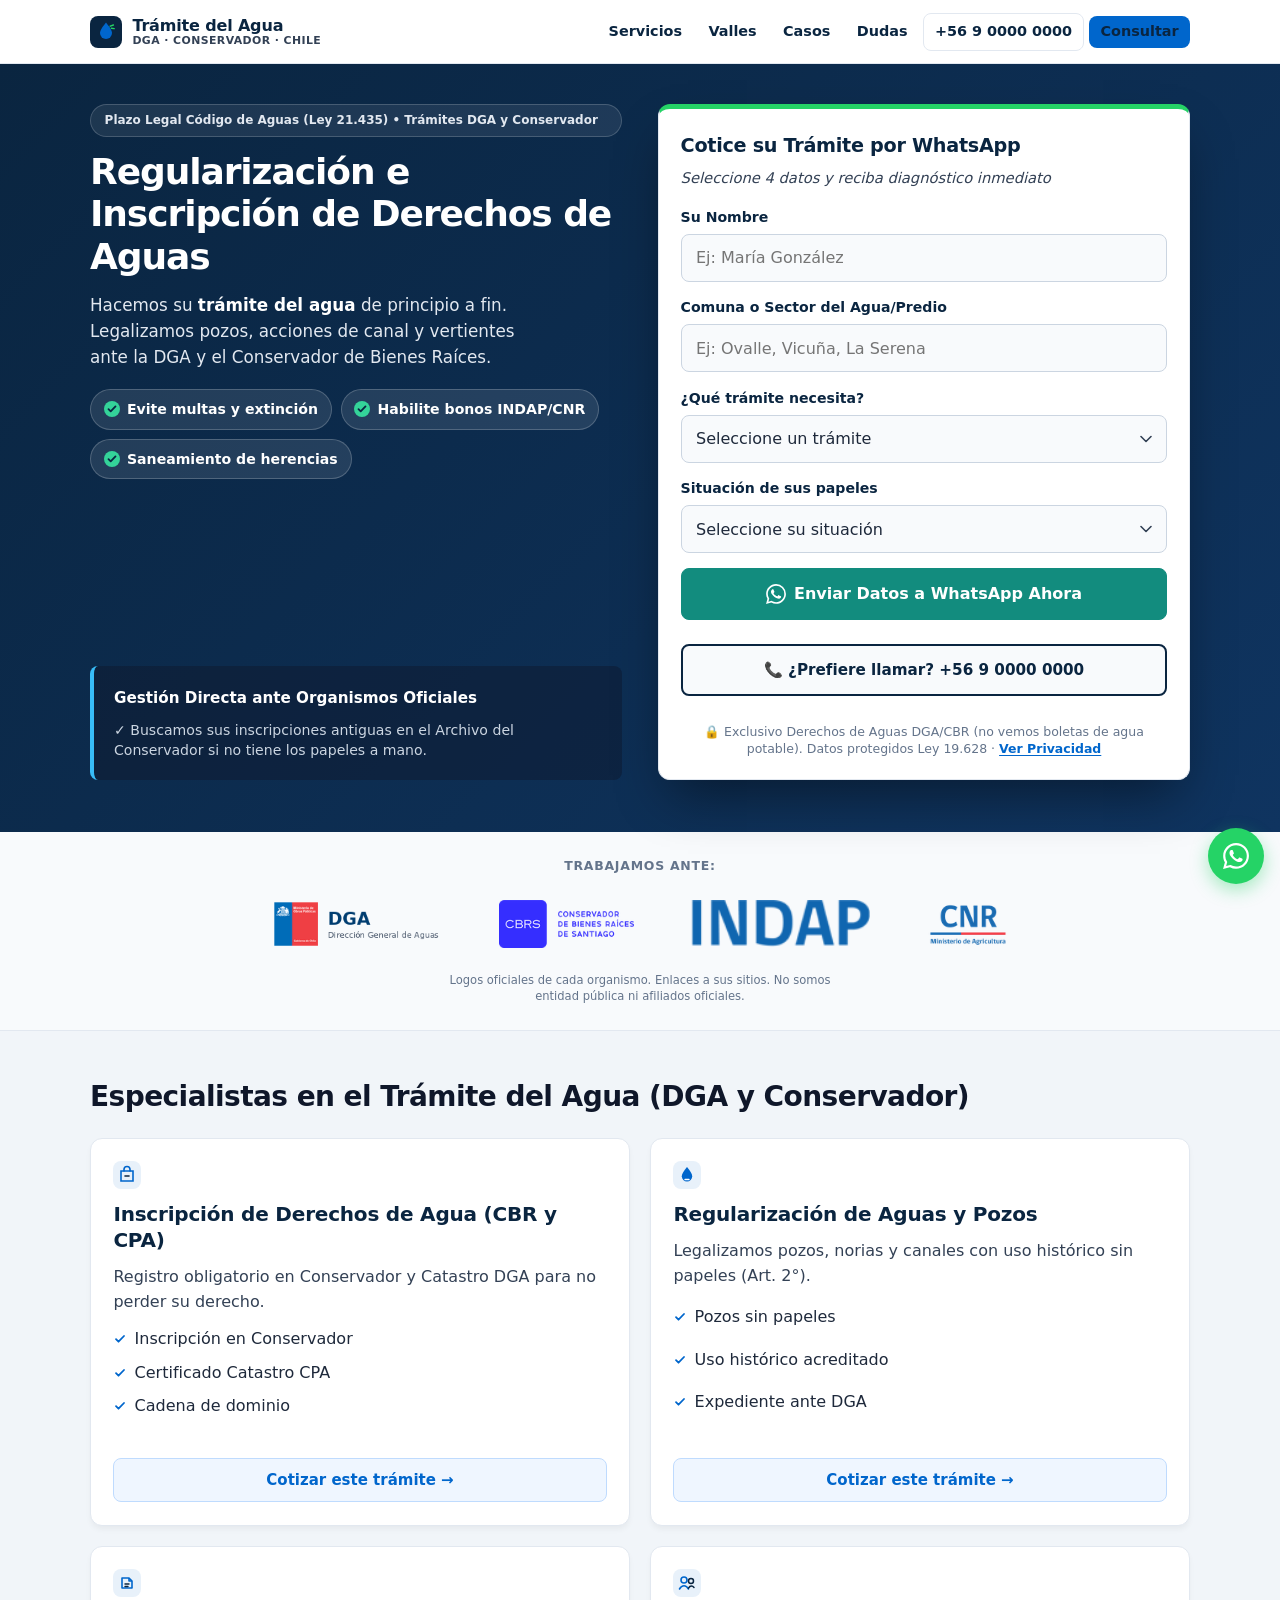
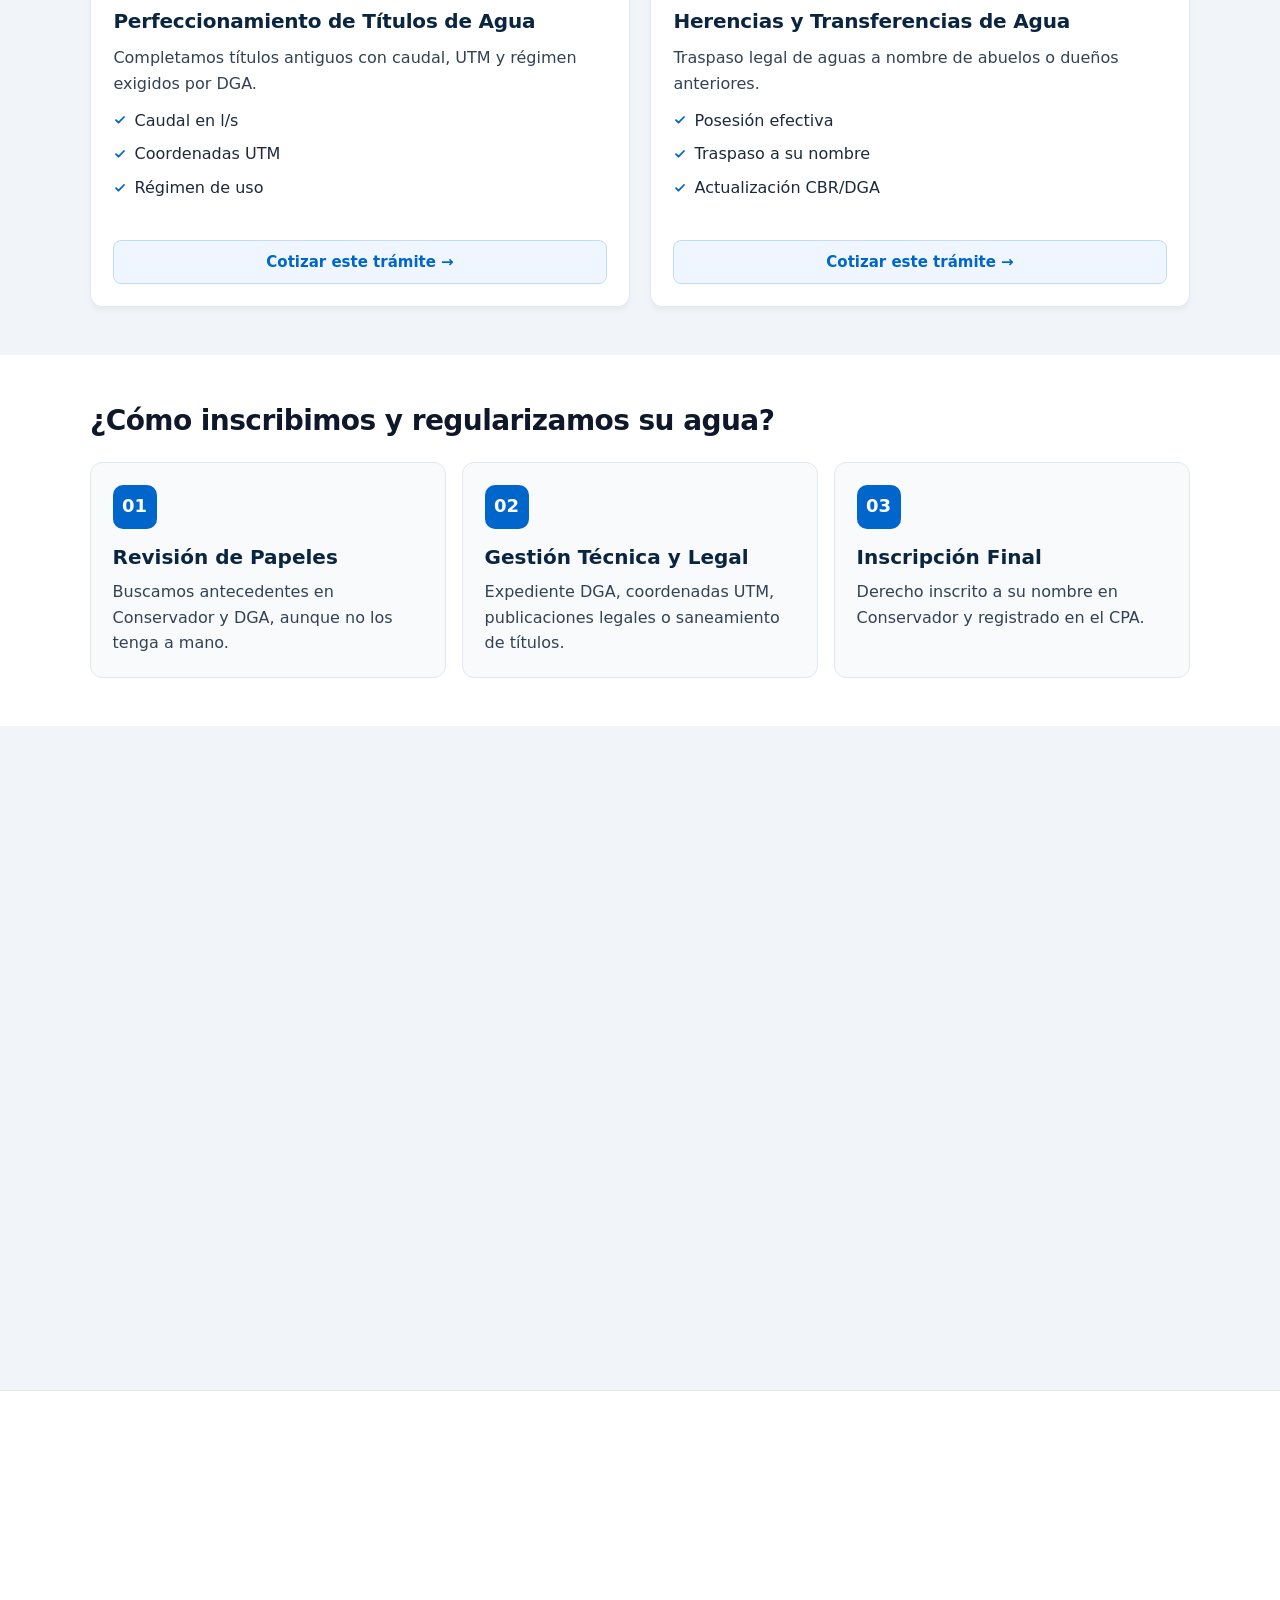
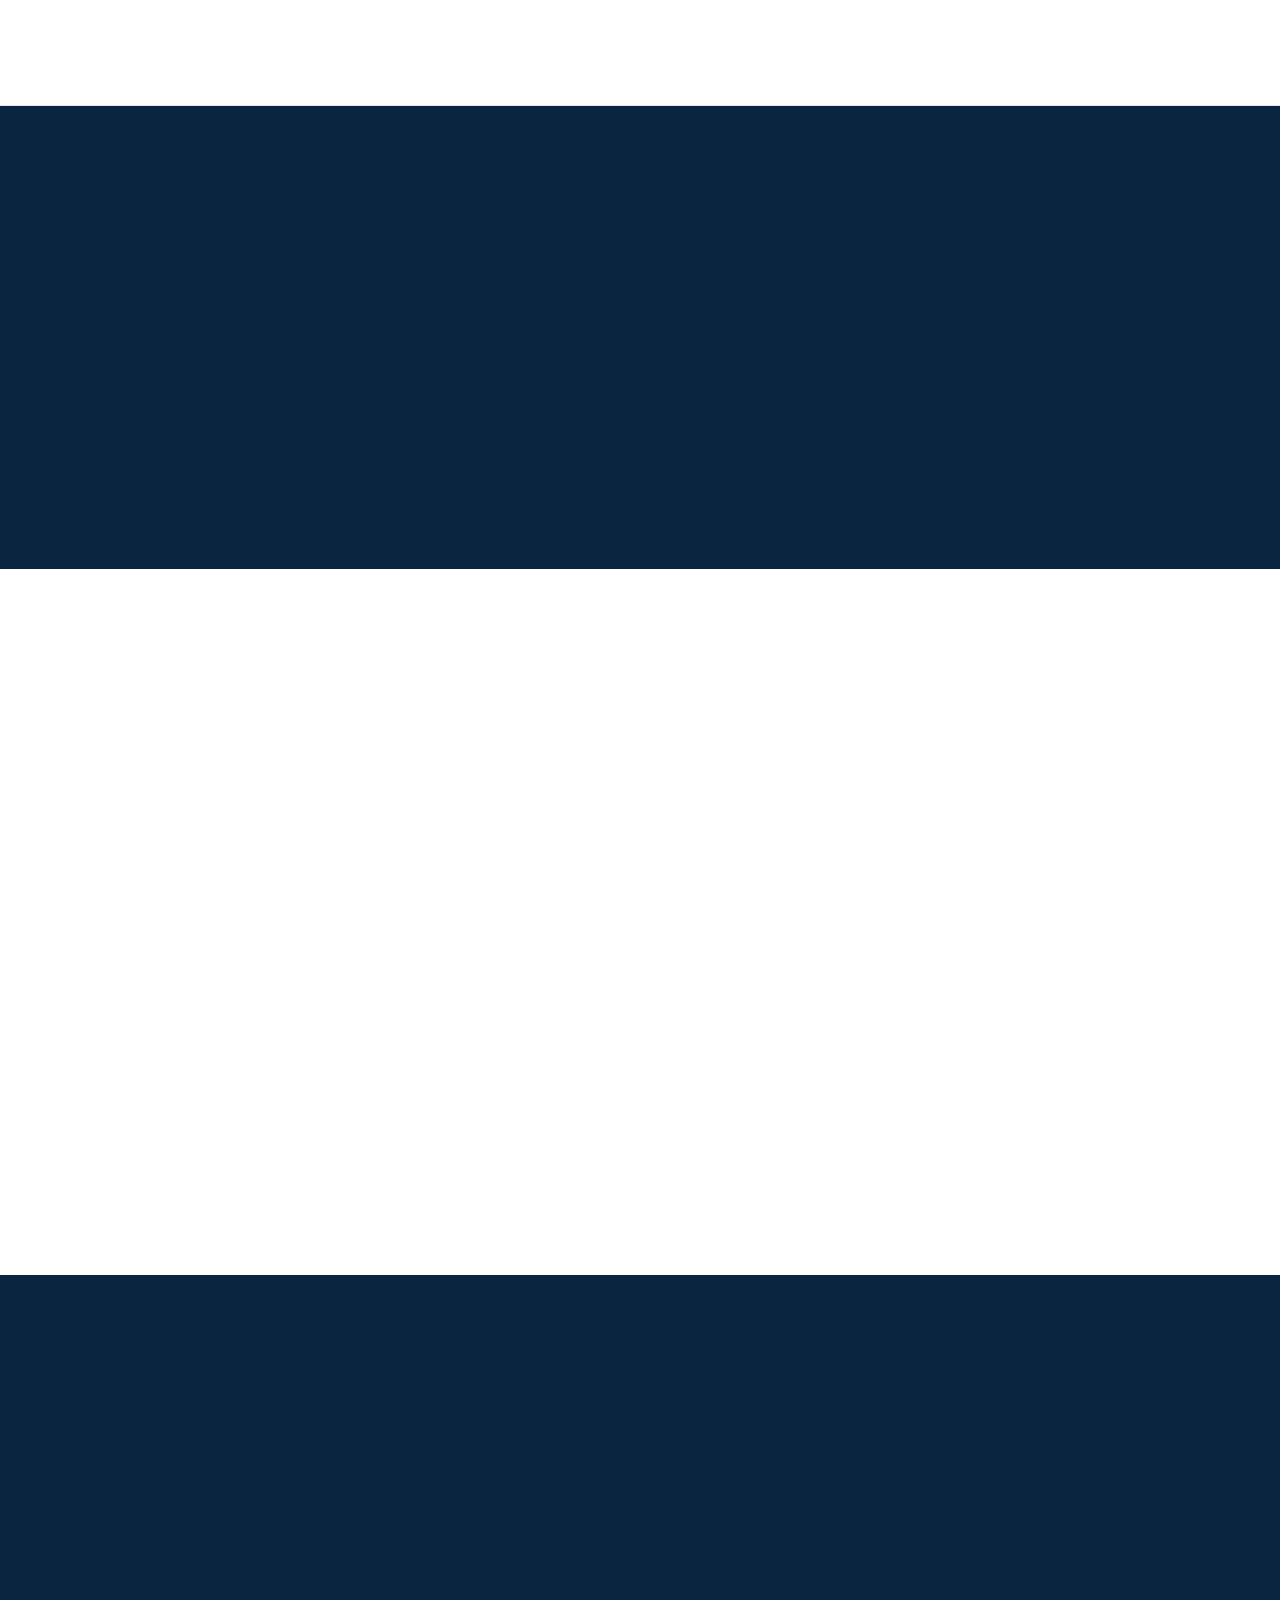
==== commit 95eb06c0: "Hacer visible el logo DGA con lockup horizontal oficial. El emblema cuadrado quedaba ilegible en la " ====
--- a/index.html
+++ b/index.html
@@ -341,7 +341,7 @@
         <ul class="partners-logos">
           <li>
             <a class="partner-mark" href="https://dga.mop.gob.cl/" target="_blank" rel="noopener noreferrer" title="Sitio oficial DGA">
-              <img src="assets/logos/dga.png" alt="DGA — Dirección General de Aguas" width="140" height="48" decoding="async">
+              <img src="assets/logos/dga.png" alt="DGA — Dirección General de Aguas" width="240" height="72" decoding="async">
             </a>
           </li>
           <li>
@@ -363,7 +363,7 @@
         <ul class="partners-logos" aria-hidden="true">
           <li>
             <a class="partner-mark" href="https://dga.mop.gob.cl/" target="_blank" rel="noopener noreferrer" title="Sitio oficial DGA">
-              <img src="assets/logos/dga.png" alt="" width="140" height="48" decoding="async">
+              <img src="assets/logos/dga.png" alt="" width="240" height="72" decoding="async">
             </a>
           </li>
           <li>
--- a/styles.css
+++ b/styles.css
@@ -356,7 +356,7 @@
 .partners-logos img {
   width: auto;
   height: 44px;
-  max-width: 150px;
+  max-width: 200px;
   object-fit: contain;
   object-position: center;
   background: transparent;
@@ -364,6 +364,12 @@
   border-radius: 0;
   box-shadow: none;
   filter: none;
+}
+
+/* DGA: lockup horizontal más ancho para que no se pierda */
+.partners-logos img[src*="dga.png"] {
+  height: 48px;
+  max-width: 240px;
 }
 
 .partners-logos a:hover {
@@ -1135,7 +1141,12 @@
 
   .partners-logos img {
     height: 48px;
-    max-width: 170px;
+    max-width: 200px;
+  }
+
+  .partners-logos img[src*="dga.png"] {
+    height: 52px;
+    max-width: 260px;
   }
 
   .bento { grid-template-columns: repeat(2, 1fr); }
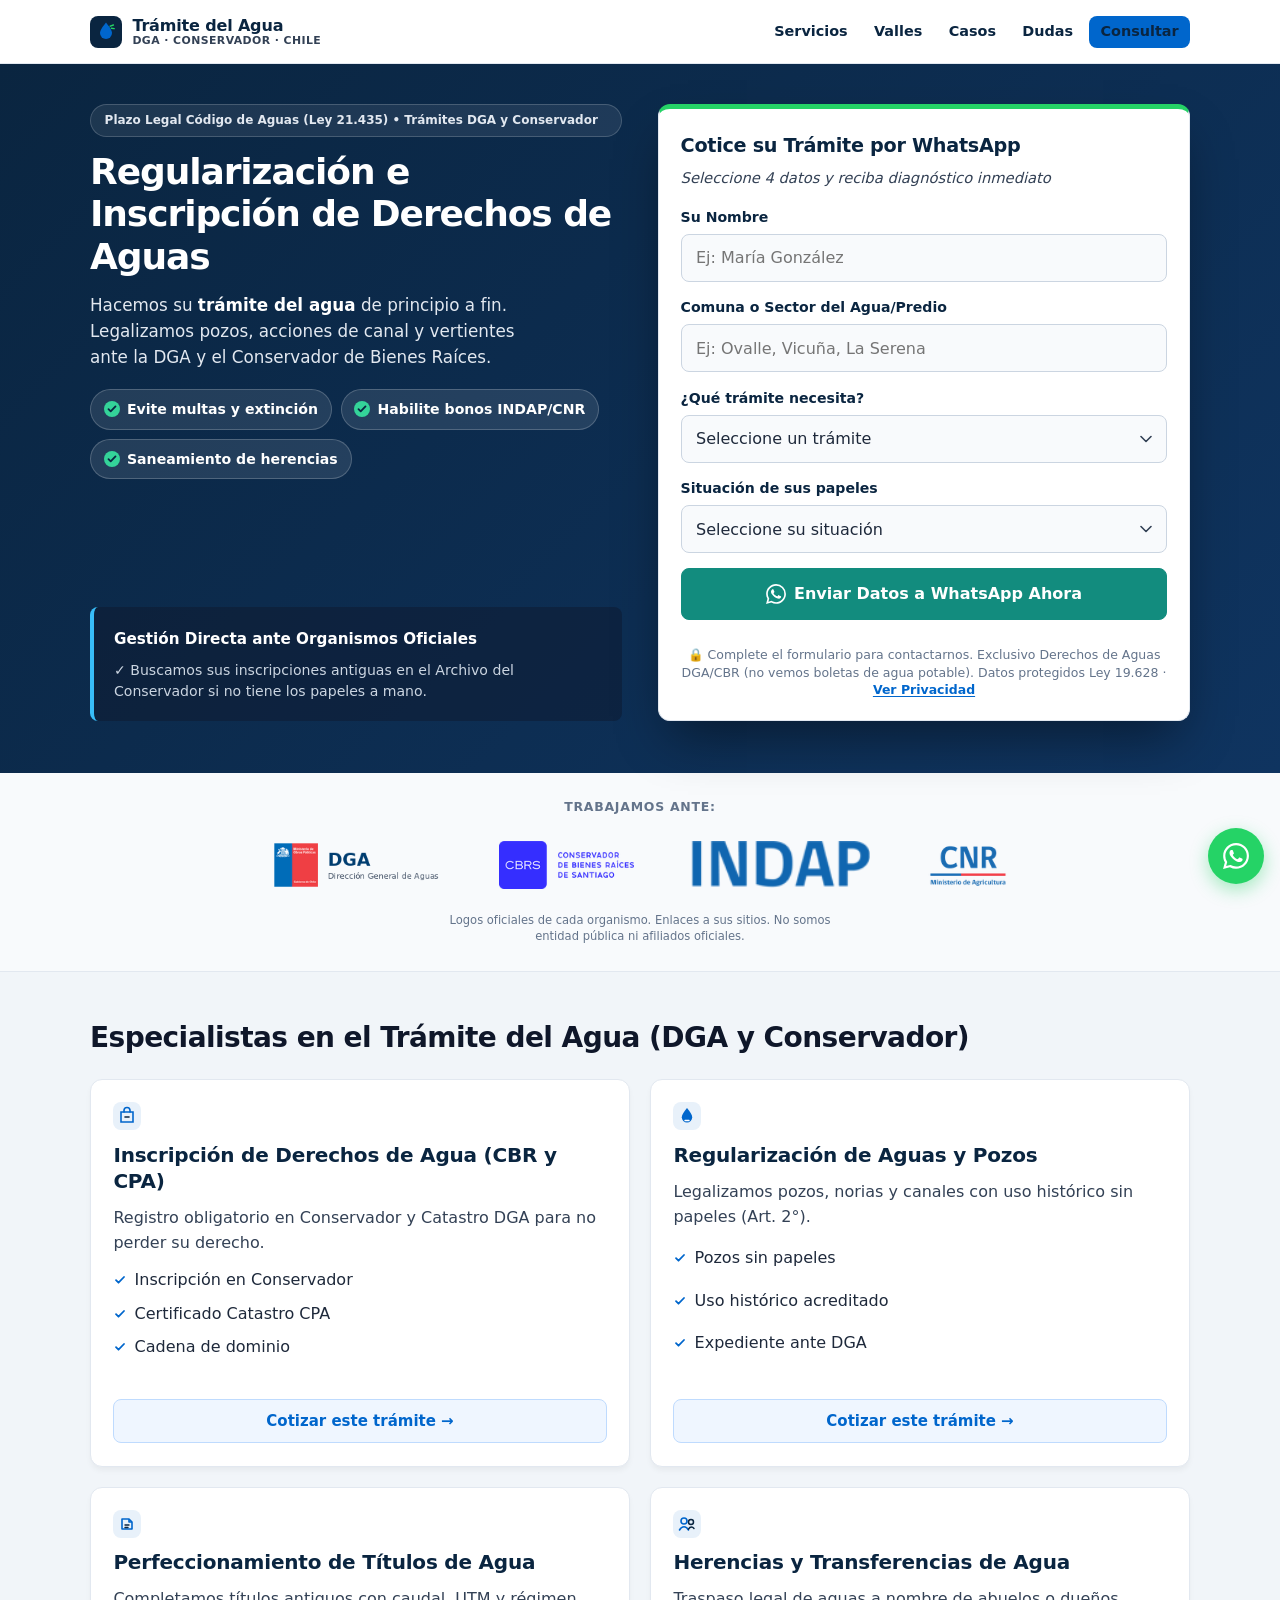
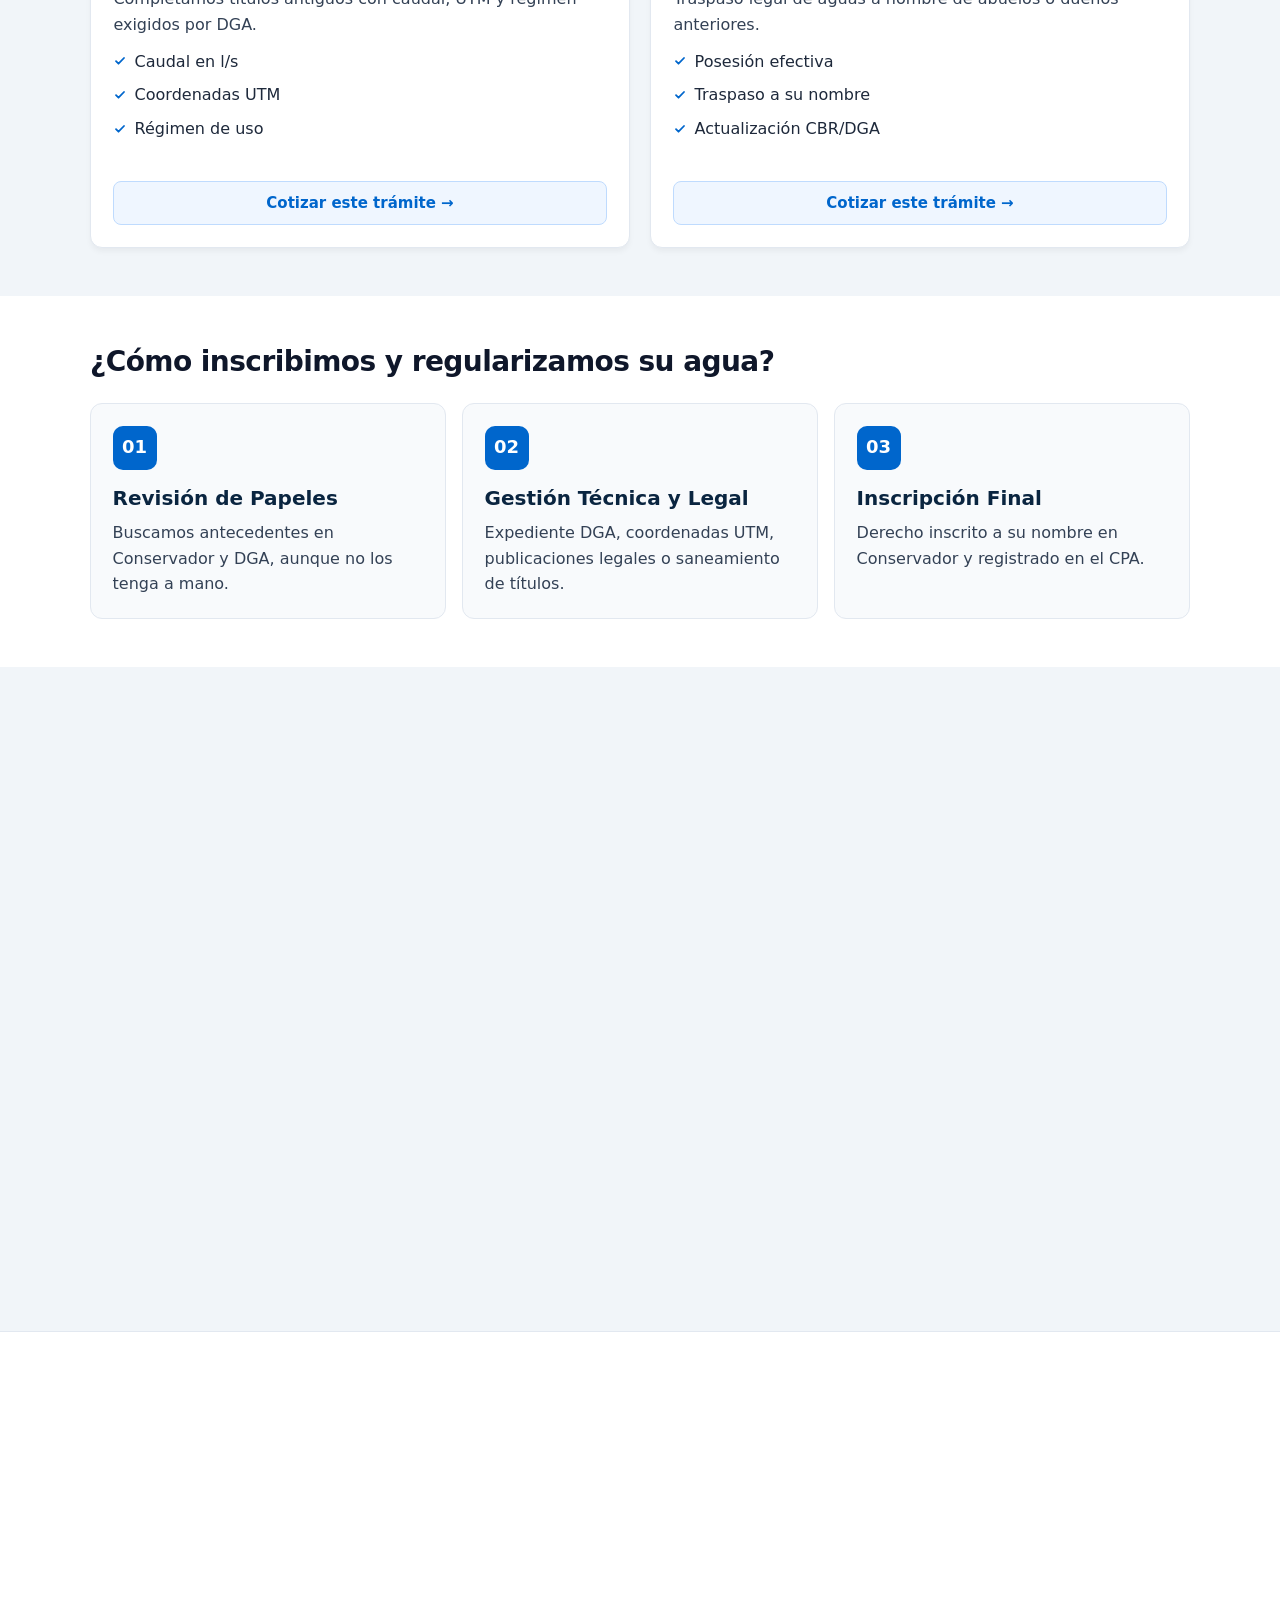
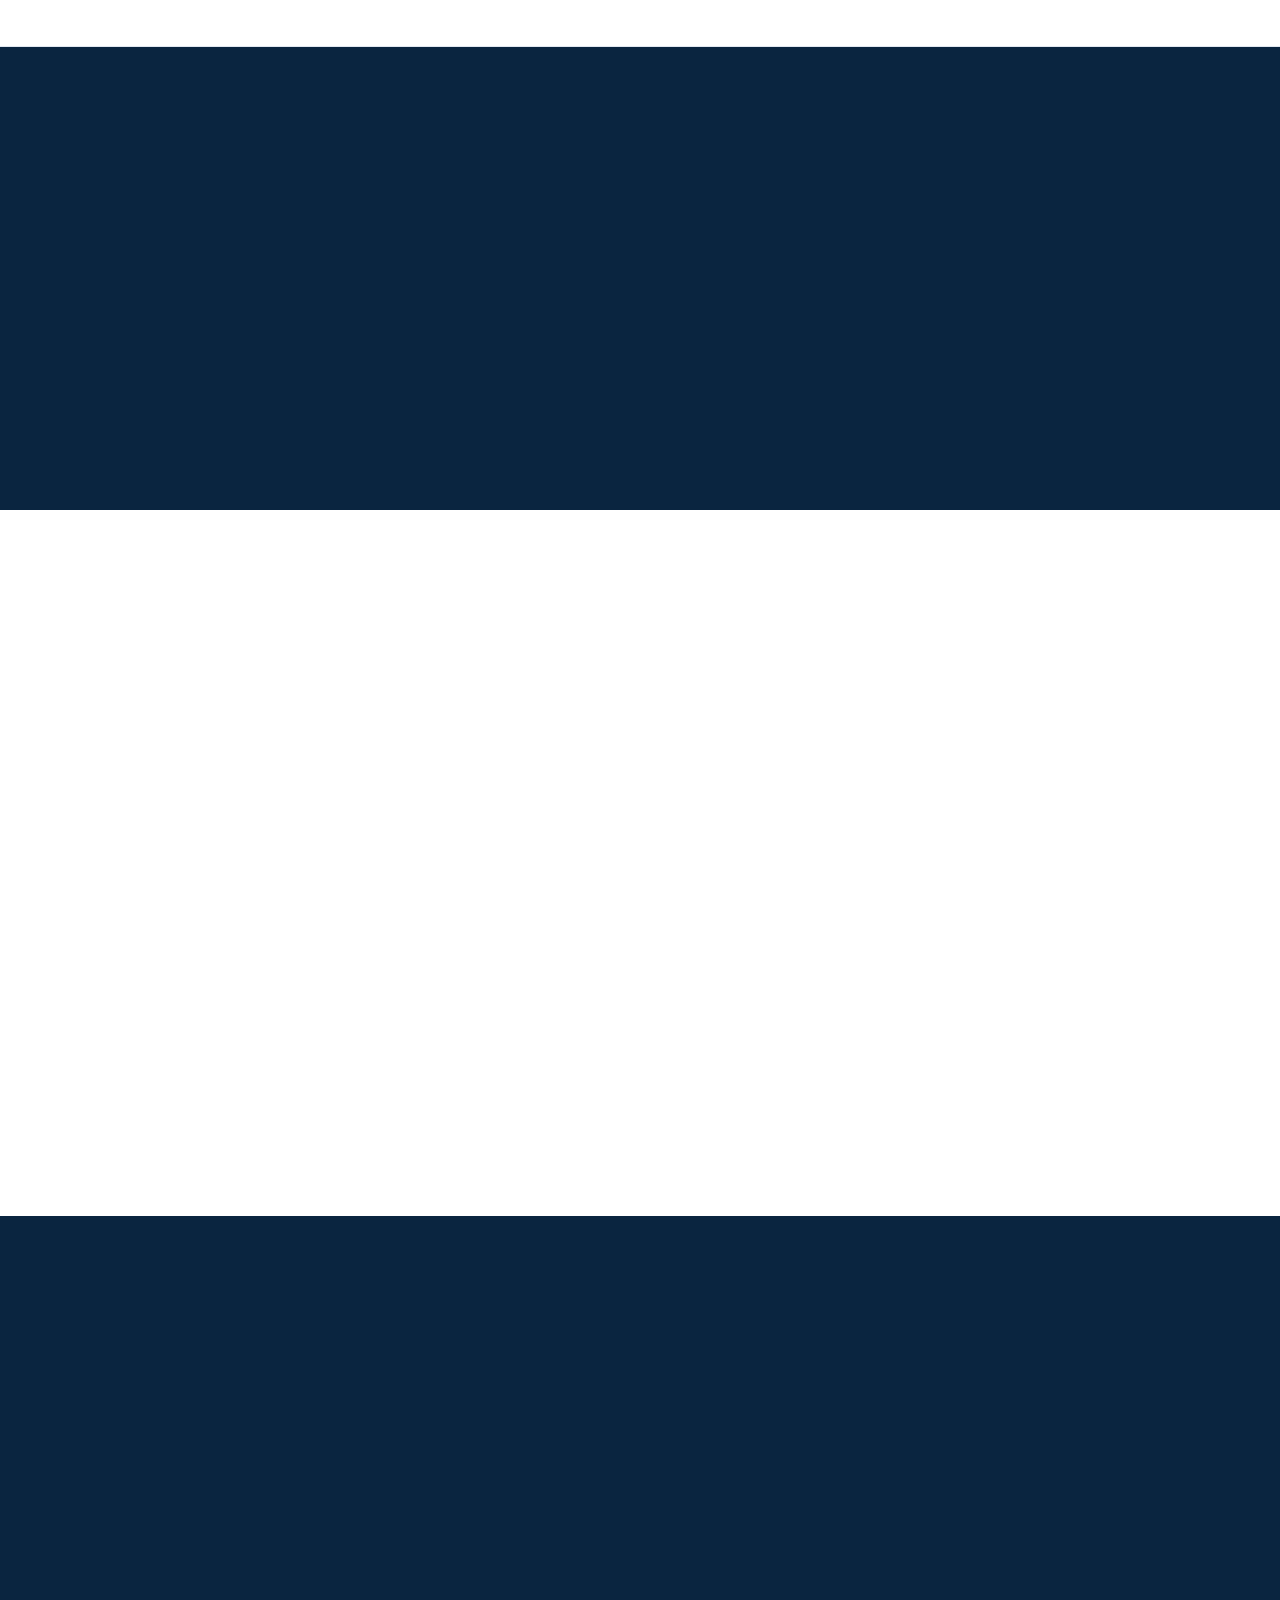
==== commit 0fb1f1e3: "Eliminar enlaces y botones de contacto telefónico en varias páginas, actualizando el texto legal y l" ====
--- a/index.html
+++ b/index.html
@@ -252,9 +252,6 @@
         <a href="#cobertura">Valles</a>
         <a href="#casos">Casos</a>
         <a href="#faq">Dudas</a>
-        <a class="nav-phone" data-phone-link href="tel:+56900000000" aria-label="Llamar ahora">
-          <span data-phone-text>+56 9 0000 0000</span>
-        </a>
         <a class="btn btn-sm btn-primary" href="#cotizador">Consultar</a>
       </nav>
     </div>
@@ -326,8 +323,7 @@
                 <svg xmlns="http://www.w3.org/2000/svg" width="20" height="20" viewBox="0 0 24 24" fill="currentColor" aria-hidden="true"><path d="M17.472 14.382c-.297-.149-1.758-.867-2.03-.967-.273-.099-.471-.148-.67.15-.197.297-.767.966-.94 1.164-.173.199-.347.223-.644.075-.297-.15-1.255-.463-2.39-1.475-.883-.788-1.48-1.761-1.653-2.059-.173-.297-.018-.458.13-.606.134-.133.298-.347.446-.52.149-.174.198-.298.298-.497.099-.198.05-.371-.025-.52-.075-.149-.669-1.612-.916-2.207-.242-.579-.487-.5-.669-.51-.173-.008-.371-.01-.57-.01-.198 0-.52.074-.792.372-.272.297-1.04 1.016-1.04 2.479 0 1.462 1.065 2.875 1.213 3.074.149.198 2.096 3.2 5.077 4.487.709.306 1.262.489 1.694.625.712.227 1.36.195 1.871.118.571-.085 1.758-.719 2.006-1.413.248-.694.248-1.289.173-1.413-.074-.124-.272-.198-.57-.347m-5.421 7.403h-.004a9.87 9.87 0 0 1-5.031-1.378l-.361-.214-3.741.982.998-3.648-.235-.374a9.86 9.86 0 0 1-1.51-5.26c.001-5.45 4.436-9.884 9.888-9.884 2.64 0 5.122 1.03 6.988 2.898a9.825 9.825 0 0 1 2.893 6.994c-.003 5.45-4.435 9.884-9.885 9.884m8.413-18.297A11.815 11.815 0 0 0 12.05 0C5.495 0 .16 5.335.157 11.892c0 2.096.547 4.142 1.588 5.945L.057 24l6.305-1.654a11.882 11.882 0 0 0 5.683 1.448h.005c6.554 0 11.89-5.335 11.893-11.893a11.821 11.821 0 0 0-3.48-8.413z"/></svg>
                 Enviar Datos a WhatsApp Ahora
               </button>
-              <a class="btn-phone" data-phone-link data-phone-full href="tel:+56900000000">📞 ¿Prefiere llamar? +56 9 0000 0000</a>
-              <p class="form-legal">🔒 Exclusivo Derechos de Aguas DGA/CBR (no vemos boletas de agua potable). Datos protegidos Ley 19.628 · <a href="#privacidad" id="open-privacy">Ver Privacidad</a></p>
+              <p class="form-legal">🔒 Complete el formulario para contactarnos. Exclusivo Derechos de Aguas DGA/CBR (no vemos boletas de agua potable). Datos protegidos Ley 19.628 · <a href="#privacidad" id="open-privacy">Ver Privacidad</a></p>
             </form>
           </div>
         </div>
@@ -659,7 +655,7 @@
     <div class="container footer-row">
       <p class="footer-brand">Trámite del Agua Chile</p>
       <p>Regularización · Inscripción DGA/CBR · Perfeccionamiento · Herencias</p>
-      <p class="footer-meta">Lun–Vie 09:00–18:00 · WhatsApp y teléfono</p>
+      <p class="footer-meta">Lun–Vie 09:00–18:00 · Contacto solo por formulario</p>
     </div>
     <div class="container footer-basins">
       <p class="footer-basins-label">Atención por Valles y Comunas:</p>
@@ -693,7 +689,7 @@
       <h2 id="privacy-title">Política de Privacidad (Ley 19.628)</h2>
       <p>Trámite del Agua Chile trata datos personales conforme a la Ley N° 19.628 sobre Protección de la Vida Privada.</p>
       <p><strong>Datos que solicitamos:</strong> nombre, comuna/sector del predio, tipo de trámite y situación documental.</p>
-      <p><strong>Finalidad:</strong> evaluar factibilidad de su caso ante DGA y Conservador de Bienes Raíces, y contactarlo por WhatsApp o teléfono.</p>
+      <p><strong>Finalidad:</strong> evaluar factibilidad de su caso ante DGA y Conservador de Bienes Raíces, y contactarlo por WhatsApp tras el envío del formulario.</p>
       <p><strong>No usamos sus datos para:</strong> marketing de terceros, venta de bases ni fines ajenos al trámite de aguas.</p>
       <ul>
         <li>Confidencialidad de expedientes hídricos y antecedentes de dominio.</li>
--- a/styles.css
+++ b/styles.css
@@ -142,23 +142,6 @@
 
 .site-nav a:hover { background: var(--fondo-alt); }
 
-.nav-phone {
-  display: none;
-  padding: 0.4rem 0.65rem;
-  font-size: 0.85rem;
-  font-weight: 700;
-  color: var(--azul);
-  border: 1px solid var(--borde);
-  border-radius: 8px;
-  white-space: nowrap;
-}
-
-.nav-phone:hover {
-  border-color: var(--azul-hidrico);
-  color: var(--azul-hidrico);
-  background: var(--fondo-alt);
-}
-
 /* ---------- Buttons ---------- */
 .btn {
   display: inline-flex;
@@ -504,30 +487,6 @@
   border-radius: var(--radio-sm);
 }
 
-/* Botón teléfono secundario real */
-.btn-phone {
-  display: flex;
-  width: 100%;
-  justify-content: center;
-  align-items: center;
-  gap: 8px;
-  padding: 12px;
-  margin-top: 10px;
-  border: 2px solid #0A2540;
-  border-radius: 8px;
-  color: #0A2540;
-  font-weight: 700;
-  font-size: 0.95rem;
-  text-decoration: none;
-  background: #F8FAFC;
-  transition: background 0.2s ease, color 0.2s ease;
-}
-
-.btn-phone:hover {
-  background: #0A2540;
-  color: #FFFFFF;
-}
-
 /* Micro-línea unificada filtro + privacidad */
 .form-legal {
   margin: 12px 0 0;
@@ -1117,7 +1076,6 @@
 /* ---------- Desktop ---------- */
 @media (min-width: 768px) {
   .site-nav { display: flex; }
-  .nav-phone { display: inline-flex; }
 
   .hero { padding: 2.5rem 0 3.25rem; }
 
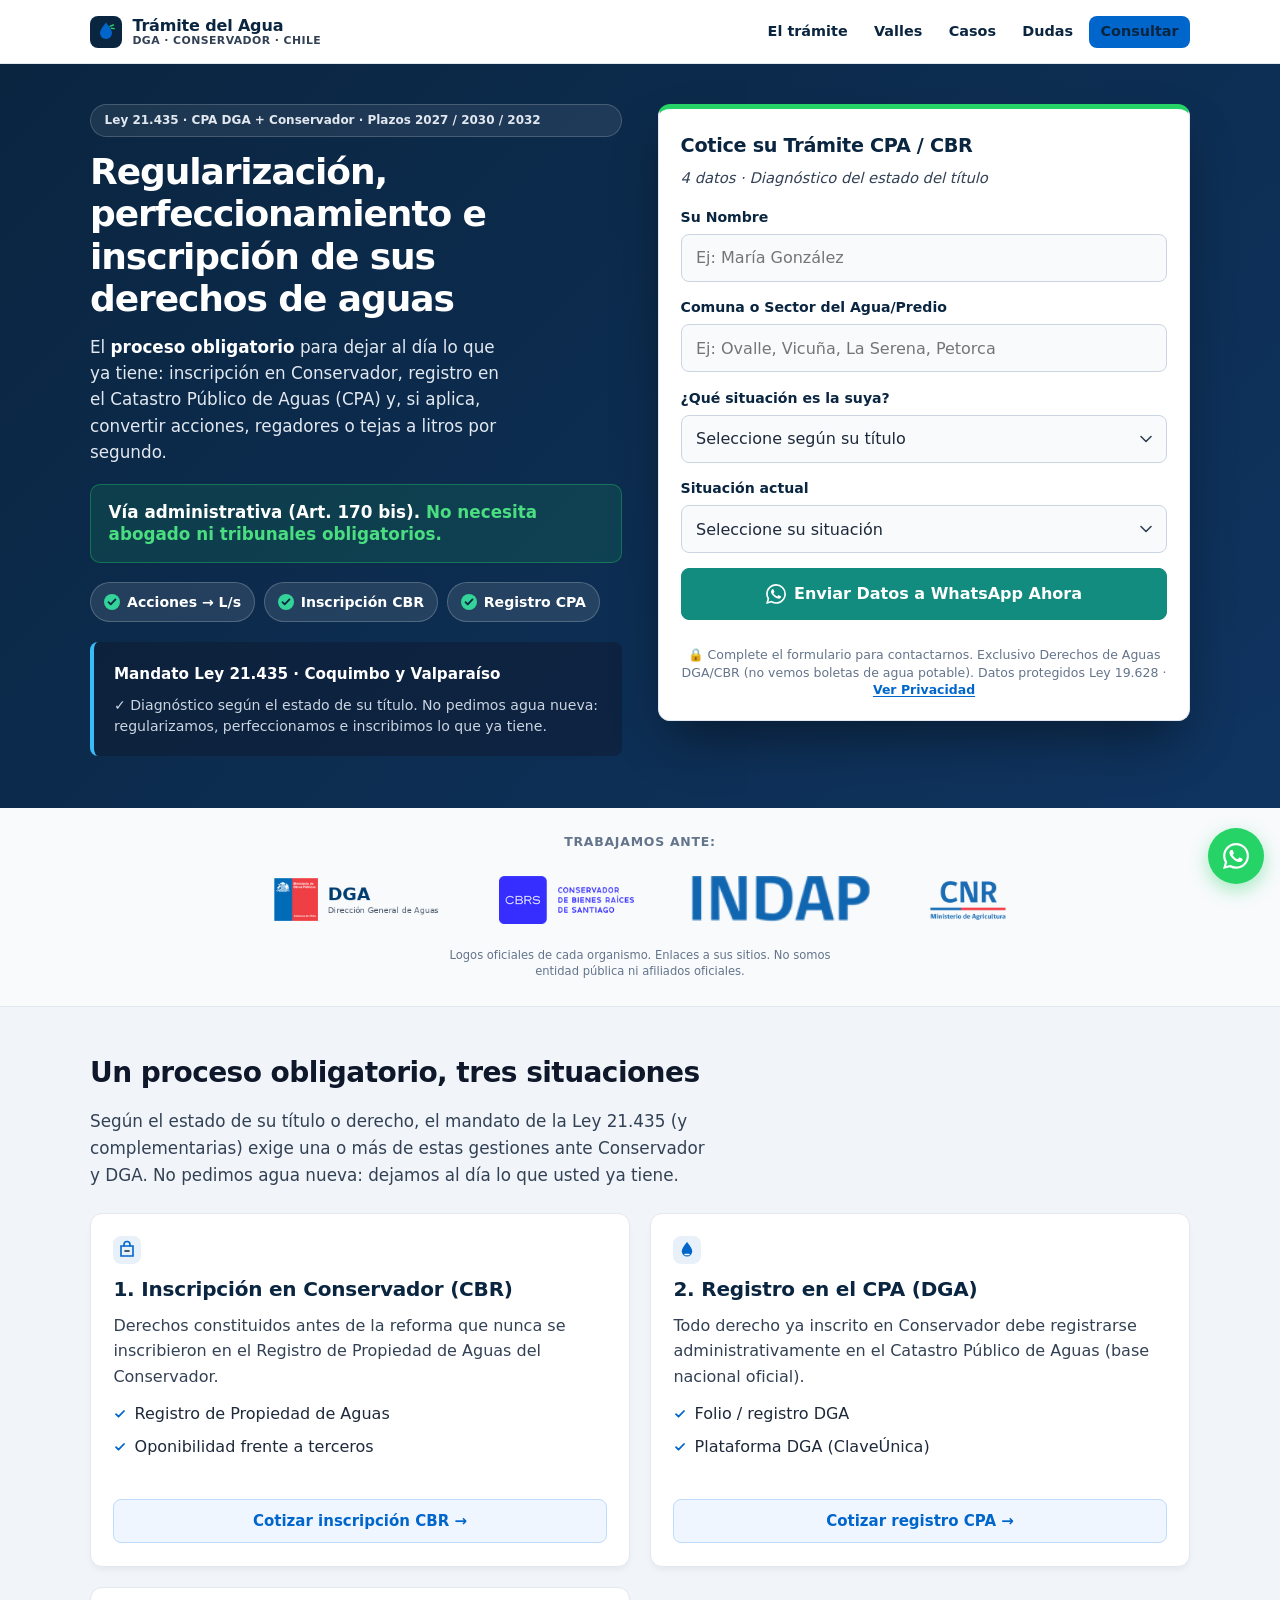
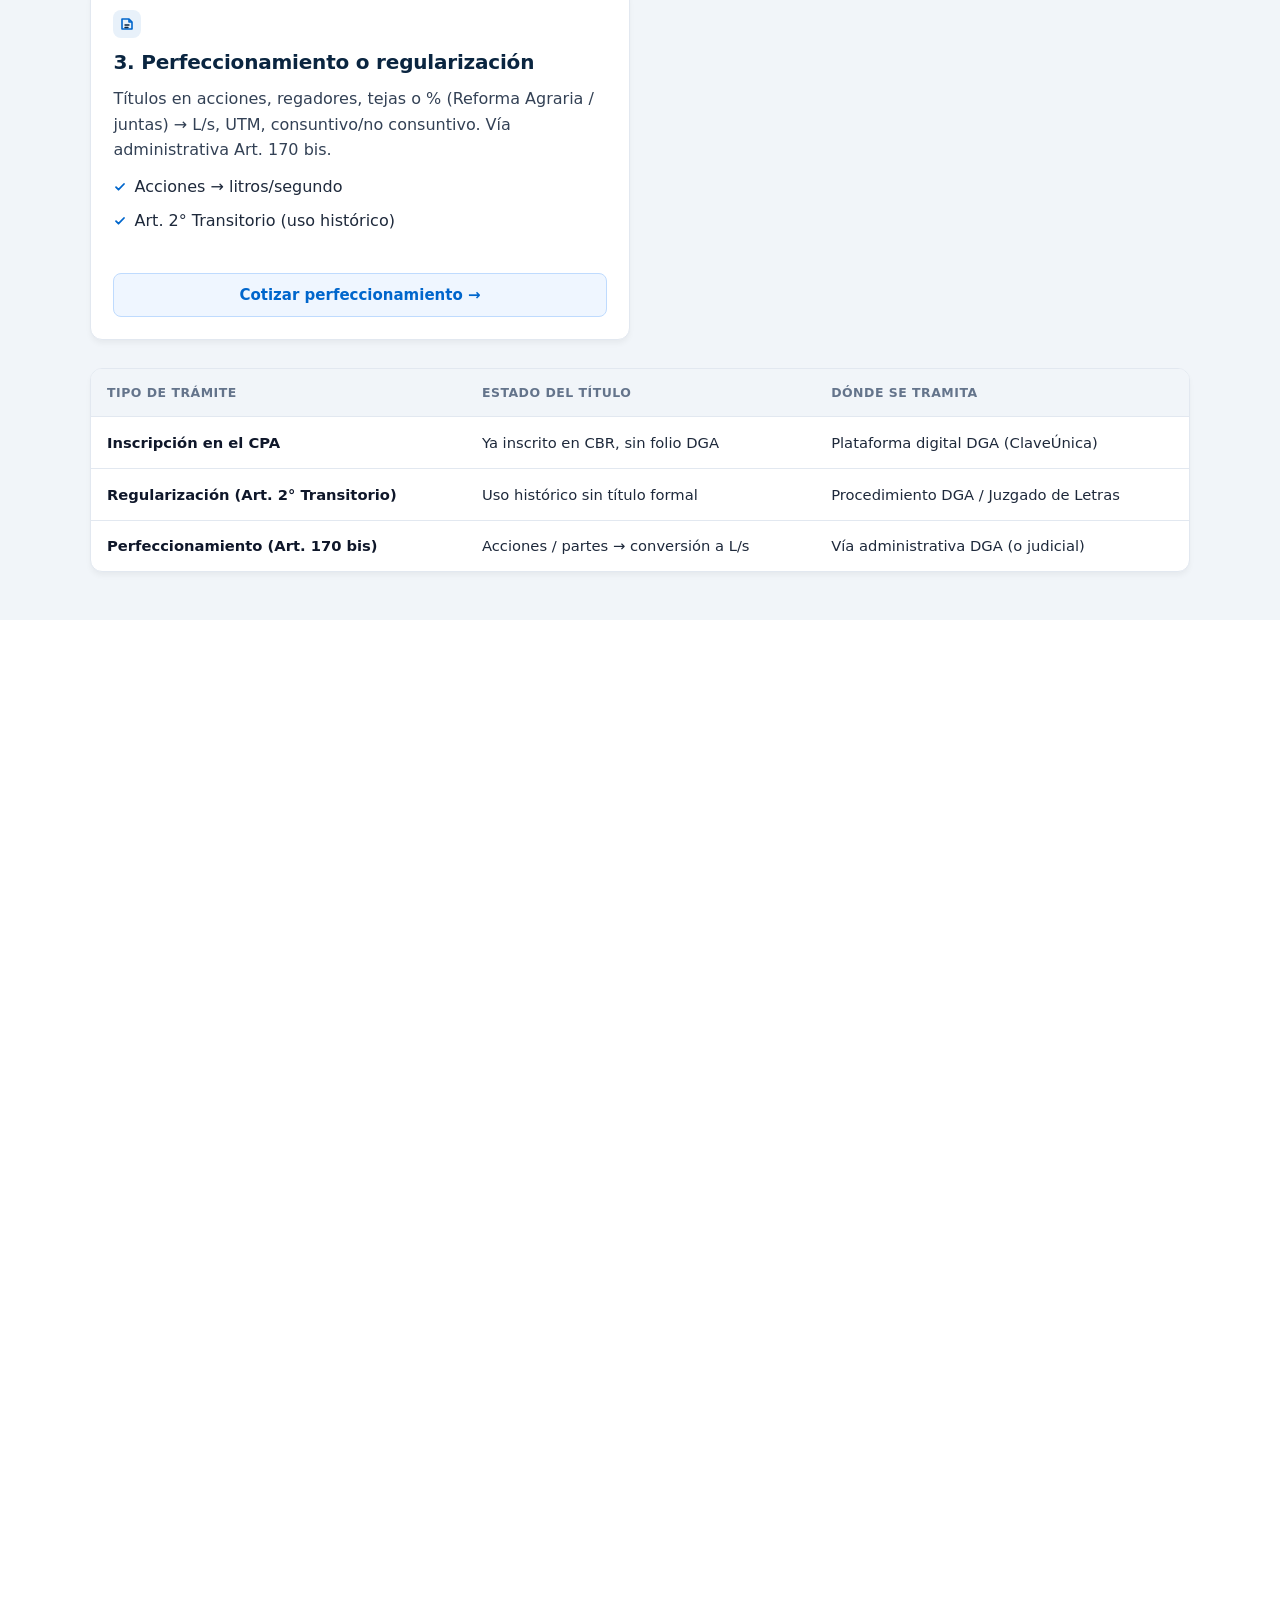
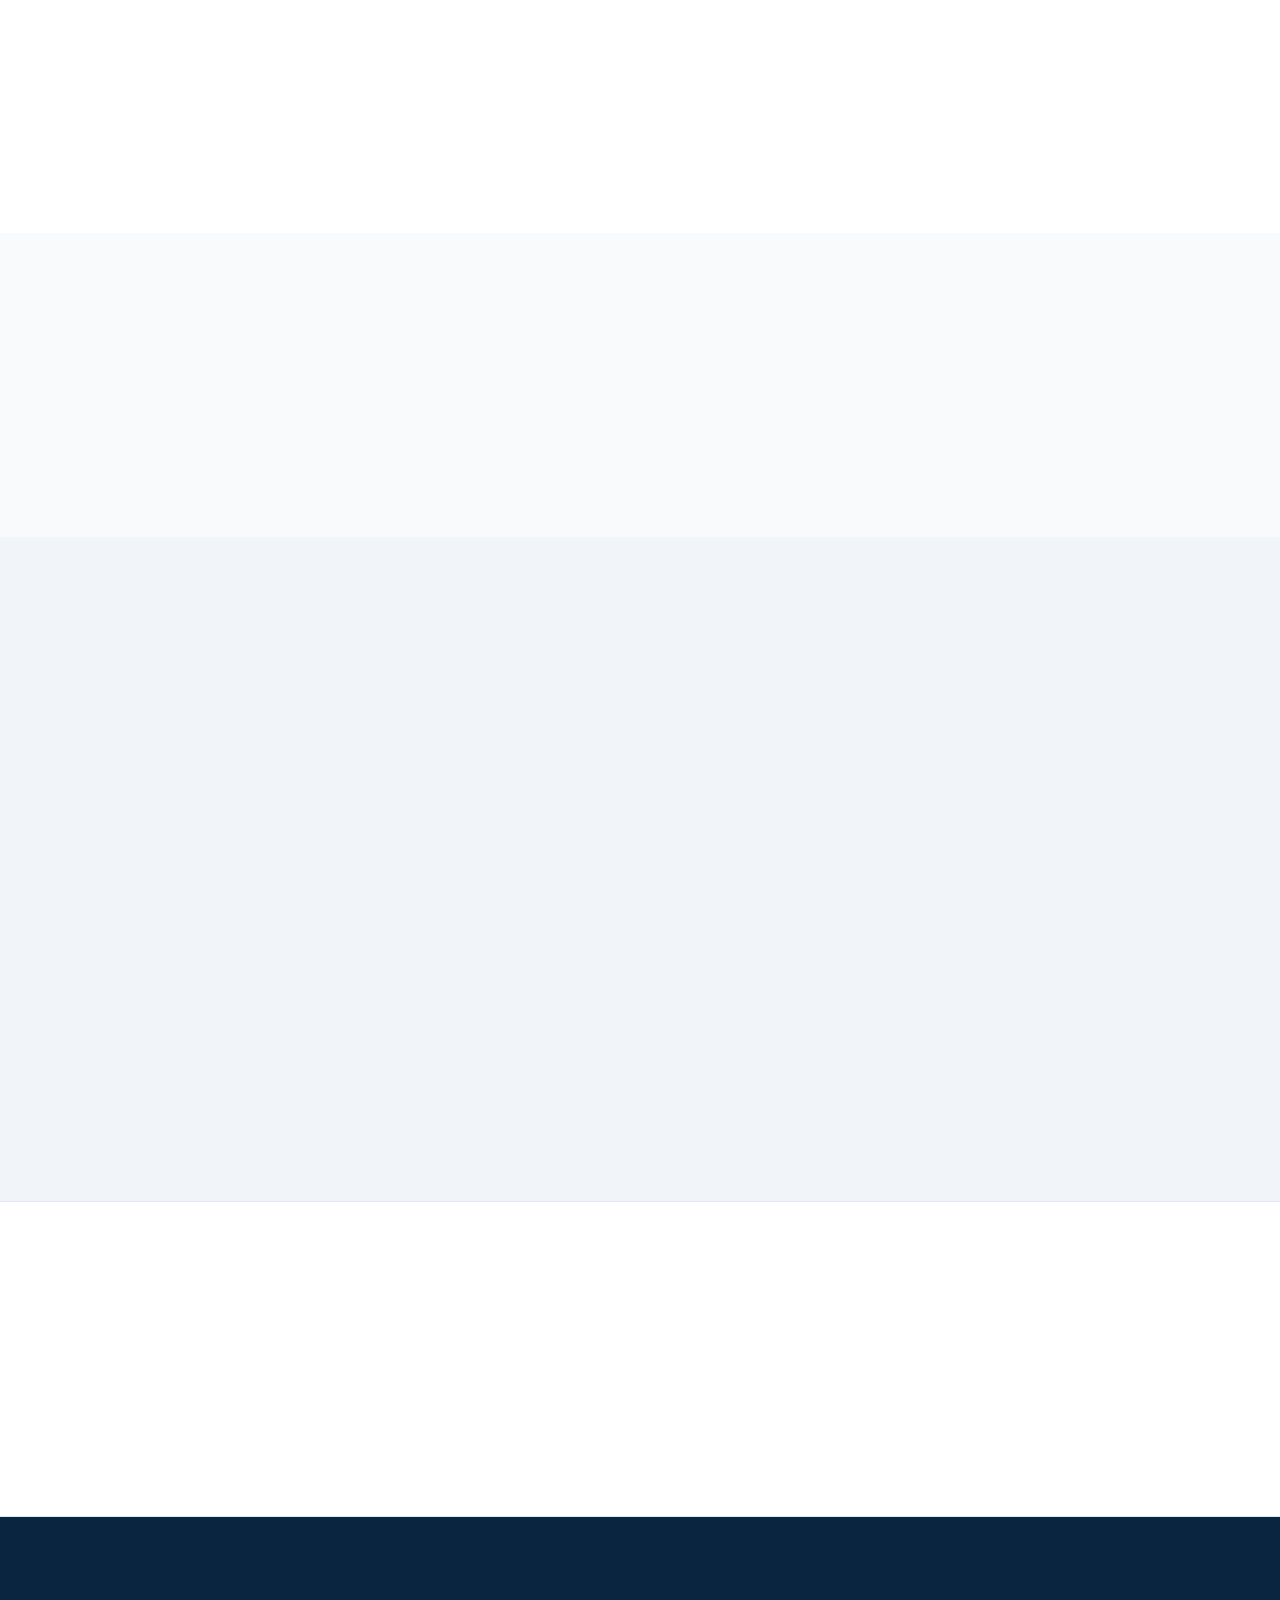
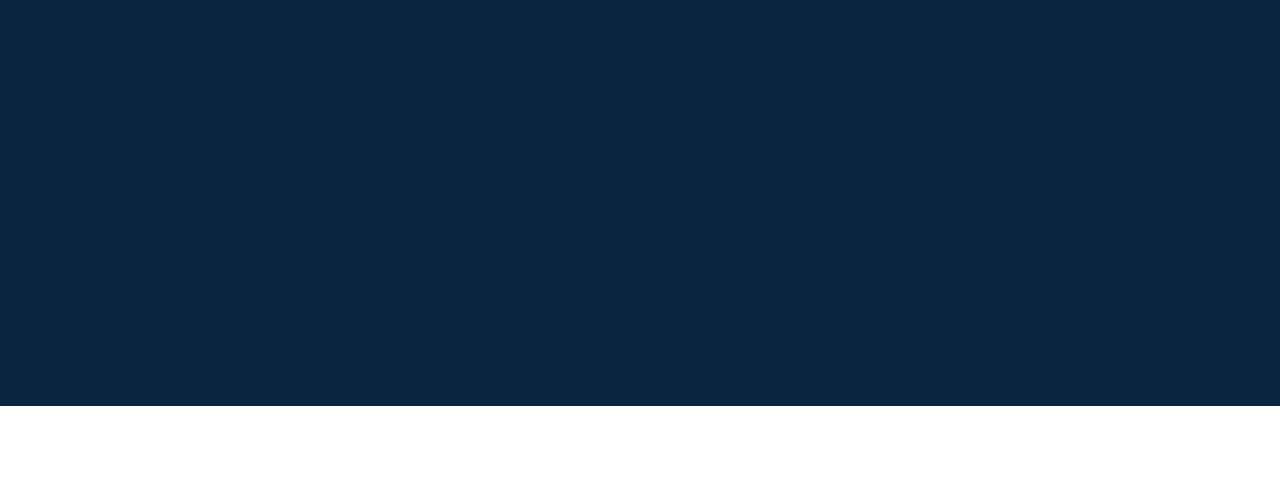
==== commit a6190b2f: "Enfocar el sitio en el proceso obligatorio CPA/CBR (Ley 21.435). Alinea copy a inscripción, registro" ====
--- a/index.html
+++ b/index.html
@@ -3,8 +3,8 @@
 <head>
   <meta charset="UTF-8">
   <meta name="viewport" content="width=device-width, initial-scale=1">
-  <title>Trámite del Agua en Chile | Regularización e Inscripción de Derechos de Aguas (DGA y CBR)</title>
-  <meta name="description" content="Trámite del agua en Chile: regularización de pozos, perfeccionamiento de títulos e inscripción de derechos de aprovechamiento ante DGA y Conservador. Diagnóstico por WhatsApp.">
+  <title>Regularización, Perfeccionamiento e Inscripción de Derechos de Aguas | CPA DGA y CBR (Ley 21.435)</title>
+  <meta name="description" content="Proceso obligatorio Ley 21.435: inscripción en Conservador, registro en Catastro Público de Aguas (CPA) y perfeccionamiento de acciones a L/s. Vía administrativa Art. 170 bis (Ley 21.586). Sin abogado obligatorio. Coquimbo y Valparaíso.">
   <meta name="robots" content="index, follow, max-snippet:-1, max-image-preview:large, max-video-preview:-1">
   <meta name="author" content="Trámite del Agua Chile">
   <meta name="geo.region" content="CL">
@@ -20,12 +20,12 @@
   <meta property="og:type" content="website">
   <meta property="og:locale" content="es_CL">
   <meta property="og:url" content="https://tudominio.cl/">
-  <meta property="og:title" content="Trámite del Agua en Chile | Regularización e Inscripción DGA y CBR">
-  <meta property="og:description" content="Regularice pozos y derechos de agua. Inscripción en Conservador y Catastro DGA. Diagnóstico técnico inmediato por WhatsApp.">
+  <meta property="og:title" content="Regularización e Inscripción de Derechos de Aguas | CPA y CBR · Sin abogado">
+  <meta property="og:description" content="Mandato Ley 21.435: CBR + CPA + perfeccionamiento de acciones a L/s. Vía administrativa Art. 170 bis: sin abogado ni tribunales obligatorios.">
   <meta property="og:site_name" content="Trámite del Agua Chile">
   <meta name="twitter:card" content="summary">
-  <meta name="twitter:title" content="Trámite del Agua en Chile | Regularización e Inscripción DGA y CBR">
-  <meta name="twitter:description" content="Gestión integral de derechos de aprovechamiento de aguas ante DGA y Conservador de Bienes Raíces.">
+  <meta name="twitter:title" content="Regularización e Inscripción de Derechos de Aguas | CPA y CBR">
+  <meta name="twitter:description" content="Inscripción CBR, registro CPA y perfeccionamiento de acciones. Vía administrativa DGA. Sin abogado obligatorio.">
   <link rel="stylesheet" href="styles.css">
   <script type="speculationrules">
   {
@@ -56,62 +56,60 @@
     "@context": "https://schema.org",
     "@graph": [
       {
-        "@type": "LegalService",
+        "@type": "ProfessionalService",
         "@id": "https://tudominio.cl/#organization",
         "name": "Trámite del Agua Chile",
-        "alternateName": ["Trámite del Agua", "Papeles de Agua Chile"],
+        "alternateName": ["Trámite del Agua", "Regularización CPA DGA"],
         "url": "https://tudominio.cl/",
-        "description": "Asesoría y gestión especializada en regularización, perfeccionamiento e inscripción de derechos de aprovechamiento de aguas conforme al Código de Aguas de Chile (Ley 21.435), ante la Dirección General de Aguas (DGA) y el Conservador de Bienes Raíces (CBR).",
-        "areaServed": { "@type": "Country", "name": "Chile" },
+        "description": "Gestión del proceso obligatorio de regularización, perfeccionamiento e inscripción de derechos de aprovechamiento de aguas en el Catastro Público de Aguas (CPA) de la DGA y en el Conservador de Bienes Raíces (CBR), conforme a la Ley N° 21.435 y la Ley N° 21.586 (Art. 170 bis, vía administrativa). No requiere abogado obligatorio.",
+        "areaServed": [
+          { "@type": "Country", "name": "Chile" },
+          { "@type": "AdministrativeArea", "name": "Región de Coquimbo" },
+          { "@type": "AdministrativeArea", "name": "Región de Valparaíso" }
+        ],
         "serviceType": [
-          "Inscripción de derechos de agua en Conservador y Catastro Público de Aguas",
-          "Regularización de pozos y derechos de agua",
-          "Perfeccionamiento de títulos de agua",
-          "Herencias y transferencias de derechos de agua"
+          "Inscripción en Conservador de Bienes Raíces (Registro de Propiedad de Aguas)",
+          "Registro en Catastro Público de Aguas (CPA - DGA)",
+          "Perfeccionamiento de títulos (acciones a L/s, Art. 170 bis)",
+          "Regularización Art. 2° Transitorio"
         ],
         "knowsAbout": [
           "Código de Aguas",
           "Ley 21.435",
-          "Dirección General de Aguas",
+          "Ley 21.586",
+          "Ley 21.727",
+          "Artículo 170 bis",
+          "Catastro Público de Aguas",
           "Conservador de Bienes Raíces",
-          "Catastro Público de Aguas",
-          "Art. 2° Transitorio Código de Aguas",
-          "Derechos de aprovechamiento de aguas"
+          "Perfeccionamiento de acciones, regadores y tejas",
+          "Art. 2° Transitorio Código de Aguas"
         ],
         "hasOfferCatalog": {
           "@type": "OfferCatalog",
-          "name": "Servicios del Trámite del Agua",
+          "name": "Proceso obligatorio CPA / CBR",
           "itemListElement": [
             {
               "@type": "Offer",
               "itemOffered": {
                 "@type": "Service",
-                "name": "Inscripción de Derechos de Agua (CBR y CPA)",
-                "description": "Registro obligatorio del derecho de aprovechamiento en el Registro de Propiedad de Aguas del Conservador de Bienes Raíces y en el Catastro Público de Aguas (CPA) de la DGA, para oponibilidad frente a terceros y vigencia legal del derecho."
+                "name": "Inscripción en Conservador (CBR)",
+                "description": "Inscripción de derechos constituidos antes de la reforma que nunca fueron inscritos en el Registro de Propiedad de Aguas del Conservador respectivo."
               }
             },
             {
               "@type": "Offer",
               "itemOffered": {
                 "@type": "Service",
-                "name": "Regularización de Aguas y Pozos",
-                "description": "Legalización de pozos, norias, vertientes y acciones de canal con uso histórico sin papeles al día, mediante acreditación de uso libre de clandestinidad conforme al Art. 2° Transitorio del Código de Aguas y expediente ante la DGA."
+                "name": "Registro en Catastro Público de Aguas (CPA)",
+                "description": "Registro administrativo ante la DGA de todo derecho ya inscrito en el Conservador, para incorporarlo a la base nacional oficial del CPA."
               }
             },
             {
               "@type": "Offer",
               "itemOffered": {
                 "@type": "Service",
-                "name": "Perfeccionamiento de Títulos de Agua",
-                "description": "Completar títulos antiguos con caudal en litros por segundo (l/s), coordenadas UTM del punto de captación, naturaleza consuntiva o no consuntiva y régimen permanente o eventual, exigencias frecuentes de la DGA e INDAP."
-              }
-            },
-            {
-              "@type": "Offer",
-              "itemOffered": {
-                "@type": "Service",
-                "name": "Herencias y Transferencias de Agua",
-                "description": "Posesiones efectivas y traspaso legal de derechos de aprovechamiento de aguas que permanecen a nombre de familiares fallecidos o dueños anteriores, con inscripción actualizada en Conservador y Catastro DGA."
+                "name": "Perfeccionamiento o regularización del derecho",
+                "description": "Conversión de títulos en acciones, regadores, tejas o porcentajes a litros por segundo (L/s), con coordenadas UTM y naturaleza del derecho. Vía administrativa ante la DGA (Art. 170 bis, Ley 21.586) o Art. 2° Transitorio según el caso."
               }
             }
           ]
@@ -121,53 +119,43 @@
         "@type": "WebPage",
         "@id": "https://tudominio.cl/#webpage",
         "url": "https://tudominio.cl/",
-        "name": "Trámite del Agua en Chile | Regularización e Inscripción de Derechos de Aguas",
+        "name": "Regularización, Perfeccionamiento e Inscripción de Derechos de Aguas | CPA y CBR",
         "isPartOf": { "@id": "https://tudominio.cl/#organization" },
         "inLanguage": "es-CL",
-        "description": "Landing de conversión para el trámite del agua: regularización de pozos, perfeccionamiento de títulos e inscripción ante DGA y Conservador de Bienes Raíces en Chile."
+        "description": "Proceso obligatorio Ley 21.435: inscripción CBR, registro CPA y perfeccionamiento de acciones a L/s. Vía administrativa Art. 170 bis. Impacto en Coquimbo y Valparaíso."
       },
       {
         "@type": "BreadcrumbList",
         "@id": "https://tudominio.cl/#breadcrumb",
         "itemListElement": [
-          {
-            "@type": "ListItem",
-            "position": 1,
-            "name": "Inicio",
-            "item": "https://tudominio.cl/"
-          },
-          {
-            "@type": "ListItem",
-            "position": 2,
-            "name": "Trámite del Agua",
-            "item": "https://tudominio.cl/#servicios"
-          }
+          { "@type": "ListItem", "position": 1, "name": "Inicio", "item": "https://tudominio.cl/" },
+          { "@type": "ListItem", "position": 2, "name": "El trámite CPA / CBR", "item": "https://tudominio.cl/#servicios" }
         ]
       },
       {
         "@type": "HowTo",
         "@id": "https://tudominio.cl/#howto",
-        "name": "Cómo inscribimos y regularizamos su agua",
-        "description": "Proceso de tres pasos para regularizar e inscribir derechos de aprovechamiento de aguas ante la DGA y el Conservador de Bienes Raíces en Chile.",
+        "name": "Cómo completar el proceso obligatorio CPA y CBR",
+        "description": "Diagnóstico del estado del título, expediente administrativo ante DGA/CBR y cierre con inscripción o registro según corresponda.",
         "totalTime": "P90D",
         "step": [
           {
             "@type": "HowToStep",
             "position": 1,
-            "name": "Revisión de Papeles",
-            "text": "Buscamos sus antecedentes en el Conservador de Bienes Raíces y en la Dirección General de Aguas, incluso si no tiene los documentos a mano, para diagnosticar el estado del derecho."
+            "name": "Diagnóstico del título",
+            "text": "Determinamos si falta inscripción en Conservador, registro en CPA, perfeccionamiento de acciones a L/s o regularización por uso histórico."
           },
           {
             "@type": "HowToStep",
             "position": 2,
-            "name": "Gestión Técnica y Legal",
-            "text": "Armamos el expediente DGA, levantamos coordenadas UTM y caudal si aplica, gestionamos publicaciones legales o saneamos títulos incompletos según el tipo de trámite."
+            "name": "Expediente administrativo",
+            "text": "Armamos el expediente ante DGA y/o Conservador. Desde la Ley 21.586 (Art. 170 bis) el perfeccionamiento puede tramitarse por vía administrativa, sin tribunales civiles obligatorios."
           },
           {
             "@type": "HowToStep",
             "position": 3,
-            "name": "Inscripción Final",
-            "text": "Inscribimos el derecho a su nombre en el Registro de Propiedad de Aguas del Conservador y lo registramos en el Catastro Público de Aguas (CPA) de la DGA."
+            "name": "CBR + CPA al día",
+            "text": "Dejamos el derecho inscrito en el Registro de Propiedad de Aguas del Conservador y registrado en el Catastro Público de Aguas."
           }
         ]
       },
@@ -177,50 +165,42 @@
         "mainEntity": [
           {
             "@type": "Question",
-            "name": "¿Qué es el \"trámite del agua\" y por qué es obligatorio inscribirlo en la DGA y el Conservador?",
+            "name": "¿En qué consiste el proceso obligatorio de regularización e inscripción de derechos de aguas?",
             "acceptedAnswer": {
               "@type": "Answer",
-              "text": "El \"trámite del agua\" o \"papeles de agua\" es el conjunto de gestiones para constituir, regularizar, perfeccionar e inscribir un derecho de aprovechamiento de aguas. La Dirección General de Aguas (DGA) administra el Catastro Público de Aguas (CPA) y autoriza regularizaciones, perfeccionamientos y cambios de captación. El Conservador de Bienes Raíces (CBR) inscribe el derecho en el Registro de Propiedad de Aguas, lo que otorga oponibilidad frente a terceros. Ambos registros deben estar al día y ser coherentes. La reforma al Código de Aguas (Ley 21.435) reforzó esta obligación de inscripción dual."
+              "text": "Es el mandato de la reforma al Código de Aguas (Ley N° 21.435) y normas complementarias (Ley N° 21.586): regularizar, perfeccionar e inscribir derechos de aprovechamiento en el Conservador de Bienes Raíces (CBR) y en el Catastro Público de Aguas (CPA) de la DGA. Abarca tres situaciones según el estado del título: inscripción en CBR, registro en CPA, y perfeccionamiento o regularización (acciones a L/s o uso histórico)."
             }
           },
           {
             "@type": "Question",
-            "name": "¿Qué pasa si no inscribo mis derechos de agua en el Catastro Público de Aguas (CPA) según la Ley 21.435?",
+            "name": "¿Necesito un abogado o ir a tribunales?",
             "acceptedAnswer": {
               "@type": "Answer",
-              "text": "Sin inscripción vigente en el Catastro Público de Aguas y en el Conservador, el derecho pierde fuerza jurídica: no podrá venderlo con seguridad, entidades como INDAP o CNR pueden rechazar bonos y créditos de riego, notarios y bancos pedirán certificados que no podrá exhibir, y existe riesgo de caducidad, extinción o fiscalización por uso no regularizado. La Ley 21.435 reforzó el deber de mantener los derechos al día en ambos registros."
+              "text": "En la mayoría de los casos no. Desde la Ley N° 21.586, el perfeccionamiento puede hacerse por vía administrativa directamente ante la DGA (artículo 170 bis), sin necesidad obligatoria de tribunales civiles ni de contratar abogado."
             }
           },
           {
             "@type": "Question",
-            "name": "¿Cómo regularizar un pozo o derecho de agua antiguo si no tengo papeles inscritos?",
+            "name": "¿Cuál es el plazo: 2027, 2030 o 2032?",
             "acceptedAnswer": {
               "@type": "Answer",
-              "text": "En muchos casos es posible regularizar acreditando uso histórico libre de clandestinidad conforme al Art. 2° Transitorio del Código de Aguas. Se arma un expediente ante la DGA con antecedentes técnicos (ubicación, caudal si aplica) y documentales, se gestionan publicaciones legales cuando corresponde y, una vez aprobado, se inscribe en el Conservador de Bienes Raíces y se registra en el Catastro Público de Aguas. Si no tiene papeles, se buscan antecedentes en archivo del Conservador y de la DGA."
+              "text": "El plazo original vencía en 2023, se corrió a abril de 2025 y luego se prorrogó hasta abril de 2027 (Ley N° 21.727). Han existido prórrogas escalonadas, con plazos especiales hacia 2030 y 2032 para pequeños agricultores e INDAP, por la sobrecarga de expedientes en DGA y Conservadores. Conviene iniciar cuanto antes: el riesgo de caducidad permanece."
             }
           },
           {
             "@type": "Question",
-            "name": "¿Qué significa perfeccionar un derecho de aprovechamiento de aguas?",
+            "name": "¿Qué pasa si no regularizo ni inscribo mi derecho?",
             "acceptedAnswer": {
               "@type": "Answer",
-              "text": "Perfeccionar un título de agua significa completar las características esenciales que faltan en documentos antiguos: caudal en litros por segundo (l/s), naturaleza consuntiva o no consuntiva, ejercicio permanente o eventual, y coordenadas UTM del punto de captación. La DGA suele exigirlo para aceptar el registro en el Catastro Público de Aguas y para trámites posteriores. También es requisito frecuente en postulaciones a bonos INDAP o CNR."
+              "text": "Riesgo de caducidad o extinción; imposibilidad de vender, arrendar, hipotecar o heredar formalmente; y rechazo de subsidios CNR e INDAP que exigen derechos formalizados y registrados en el CPA."
             }
           },
           {
             "@type": "Question",
-            "name": "¿Cómo pasar a mi nombre derechos de agua heredados de un familiar fallecido?",
+            "name": "¿Qué es el perfeccionamiento de acciones, regadores o tejas?",
             "acceptedAnswer": {
               "@type": "Answer",
-              "text": "Debe tramitar la posesión efectiva si aún no está hecha, acreditar la cadena de dominio del derecho de agua y solicitar la inscripción a su nombre en el Registro de Propiedad de Aguas del Conservador, actualizando además el Catastro Público de Aguas en la DGA. Si el título está incompleto o el agua nunca se inscribió, puede requerirse primero regularización o perfeccionamiento antes del traspaso."
-            }
-          },
-          {
-            "@type": "Question",
-            "name": "¿Qué documentos necesito para empezar si perdí las escrituras del agua?",
-            "acceptedAnswer": {
-              "@type": "Answer",
-              "text": "Idealmente: escritura o inscripción antigua, certificado de dominio del predio, ubicación del pozo, canal o vertiente, y antecedentes de herencia o compraventa. Si perdió las escrituras, igual puede iniciar: buscamos copias y antecedentes en el archivo del Conservador de Bienes Raíces y en la Dirección General de Aguas para reconstruir la cadena documental y definir el trámite correcto."
+              "text": "Muchos títulos antiguos o derechos de Reforma Agraria (SAG) o juntas de vigilancia están en acciones, regadores, tejas o porcentajes. El perfeccionamiento los traduce a volumen por tiempo (litros por segundo), define coordenadas UTM del punto de captación y si el derecho es consuntivo o no consuntivo, continuo o discontinuo."
             }
           }
         ]
@@ -248,7 +228,7 @@
         </span>
       </a>
       <nav class="site-nav" aria-label="Principal">
-        <a href="#servicios">Servicios</a>
+        <a href="#servicios">El trámite</a>
         <a href="#cobertura">Valles</a>
         <a href="#casos">Casos</a>
         <a href="#faq">Dudas</a>
@@ -262,33 +242,36 @@
     <section class="hero" aria-labelledby="hero-title">
       <div class="container hero-grid">
         <div class="hero-copy">
-          <p class="badge">Plazo Legal Código de Aguas (Ley 21.435) • Trámites DGA y Conservador</p>
-          <h1 id="hero-title">Regularización e Inscripción de Derechos de Aguas</h1>
-          <p class="hero-lead">Hacemos su <strong>trámite del agua</strong> de principio a fin. Legalizamos pozos, acciones de canal y vertientes ante la DGA y el Conservador de Bienes Raíces.</p>
+          <p class="badge">Ley 21.435 · CPA DGA + Conservador · Plazos 2027 / 2030 / 2032</p>
+          <h1 id="hero-title">Regularización, perfeccionamiento e inscripción de sus derechos de aguas</h1>
+          <p class="hero-lead">El <strong>proceso obligatorio</strong> para dejar al día lo que ya tiene: inscripción en Conservador, registro en el Catastro Público de Aguas (CPA) y, si aplica, convertir acciones, regadores o tejas a litros por segundo.</p>
+          <div class="price-hook" aria-label="Vía del trámite">
+            <p class="price-hook-main">Vía administrativa (Art. 170 bis). <em>No necesita abogado ni tribunales obligatorios.</em></p>
+          </div>
           <ul class="chips" aria-label="Beneficios clave">
             <li>
               <svg class="chip-check" xmlns="http://www.w3.org/2000/svg" width="16" height="16" viewBox="0 0 16 16" fill="none" aria-hidden="true"><circle cx="8" cy="8" r="8" fill="#34D399"/><path d="M4.5 8.2l2.2 2.2 4.8-5" stroke="#0A2540" stroke-width="1.8" stroke-linecap="round" stroke-linejoin="round"/></svg>
-              Evite multas y extinción
+              Acciones → L/s
             </li>
             <li>
               <svg class="chip-check" xmlns="http://www.w3.org/2000/svg" width="16" height="16" viewBox="0 0 16 16" fill="none" aria-hidden="true"><circle cx="8" cy="8" r="8" fill="#34D399"/><path d="M4.5 8.2l2.2 2.2 4.8-5" stroke="#0A2540" stroke-width="1.8" stroke-linecap="round" stroke-linejoin="round"/></svg>
-              Habilite bonos INDAP/CNR
+              Inscripción CBR
             </li>
             <li>
               <svg class="chip-check" xmlns="http://www.w3.org/2000/svg" width="16" height="16" viewBox="0 0 16 16" fill="none" aria-hidden="true"><circle cx="8" cy="8" r="8" fill="#34D399"/><path d="M4.5 8.2l2.2 2.2 4.8-5" stroke="#0A2540" stroke-width="1.8" stroke-linecap="round" stroke-linejoin="round"/></svg>
-              Saneamiento de herencias
+              Registro CPA
             </li>
           </ul>
-          <aside class="hero-trust" aria-label="Respaldo institucional">
-            <p class="hero-trust-title">Gestión Directa ante Organismos Oficiales</p>
-            <p class="hero-guarantee">✓ Buscamos sus inscripciones antiguas en el Archivo del Conservador si no tiene los papeles a mano.</p>
+          <aside class="hero-trust" aria-label="Marco legal">
+            <p class="hero-trust-title">Mandato Ley 21.435 · Coquimbo y Valparaíso</p>
+            <p class="hero-guarantee">✓ Diagnóstico según el estado de su título. No pedimos agua nueva: regularizamos, perfeccionamos e inscribimos lo que ya tiene.</p>
           </aside>
         </div>
 
         <div class="form-panel" id="cotizador">
           <div class="form-card" id="form-card">
-            <h2 class="form-title">Cotice su Trámite por WhatsApp</h2>
-            <p class="form-sub">Seleccione 4 datos y reciba diagnóstico inmediato</p>
+            <h2 class="form-title">Cotice su Trámite CPA / CBR</h2>
+            <p class="form-sub">4 datos · Diagnóstico del estado del título</p>
             <form id="wa-form" novalidate>
               <label class="field">
                 <span>Su Nombre</span>
@@ -296,26 +279,27 @@
               </label>
               <label class="field">
                 <span>Comuna o Sector del Agua/Predio</span>
-                <input type="text" id="ubicacion" name="ubicacion" autocomplete="address-level2" required maxlength="100" placeholder="Ej: Ovalle, Vicuña, La Serena">
+                <input type="text" id="ubicacion" name="ubicacion" autocomplete="address-level2" required maxlength="100" placeholder="Ej: Ovalle, Vicuña, La Serena, Petorca">
               </label>
               <label class="field">
-                <span>¿Qué trámite necesita?</span>
+                <span>¿Qué situación es la suya?</span>
                 <select id="tramite" name="tramite" required>
-                  <option value="" disabled selected>Seleccione un trámite</option>
-                  <option value="Inscripción de Agua en Conservador (CBR) y Catastro DGA">Inscripción de Agua en Conservador (CBR) y Catastro DGA</option>
-                  <option value="Regularización de Pozo / Agua sin papeles al día">Regularización de Pozo / Agua sin papeles al día</option>
-                  <option value="Perfeccionamiento de Título de Agua Antiguo">Perfeccionamiento de Título de Agua Antiguo</option>
-                  <option value="Traspaso de Agua por Herencia o Compraventa">Traspaso de Agua por Herencia o Compraventa</option>
+                  <option value="" disabled selected>Seleccione según su título</option>
+                  <option value="Inscripción en Conservador (CBR) — derecho sin inscripción formal">Inscripción en Conservador (CBR)</option>
+                  <option value="Registro en Catastro Público de Aguas (CPA / DGA)">Registro en CPA (DGA)</option>
+                  <option value="Perfeccionamiento: acciones / regadores / tejas a L/s (Art. 170 bis)">Perfeccionamiento (acciones → L/s)</option>
+                  <option value="Regularización Art. 2° Transitorio (uso histórico sin título)">Regularización Art. 2° (uso histórico)</option>
+                  <option value="No estoy seguro: diagnosticar estado del título">No estoy seguro, diagnosticar</option>
                 </select>
               </label>
               <label class="field">
-                <span>Situación de sus papeles</span>
+                <span>Situación actual</span>
                 <select id="situacion" name="situacion" required>
                   <option value="" disabled selected>Seleccione su situación</option>
-                  <option value="Tengo papeles antiguos (falta inscribir en DGA / actualizar)">Tengo papeles antiguos (falta inscribir en DGA / actualizar)</option>
-                  <option value="Uso el agua hace años pero no tengo inscripción">Uso el agua hace años pero no tengo inscripción</option>
-                  <option value="El agua está a nombre de un familiar fallecido">El agua está a nombre de un familiar fallecido</option>
-                  <option value="No estoy seguro, necesito revisión">No estoy seguro, necesito revisión</option>
+                  <option value="Tengo acciones, regadores o tejas (falta convertir a L/s)">Tengo acciones, regadores o tejas (falta L/s)</option>
+                  <option value="Inscrito en Conservador pero sin folio / registro CPA">Inscrito en CBR pero sin registro CPA</option>
+                  <option value="Uso histórico o papeles antiguos sin inscripción al día">Uso histórico / papeles sin inscripción al día</option>
+                  <option value="Me cotizaron con estudio de abogados">Me cotizaron con estudio de abogados</option>
                 </select>
               </label>
               <p class="form-error" id="form-error" role="alert" hidden>Complete los 4 campos para continuar.</p>
@@ -385,102 +369,79 @@
 
 
 
-    <!-- SERVICIOS BENTO -->
-    <section class="section section-services cv-auto" id="servicios" aria-labelledby="servicios-title">
+    <!-- UN PROCESO OBLIGATORIO · 3 SITUACIONES -->
+    <section class="section section-services section-focus cv-auto" id="servicios" aria-labelledby="servicios-title">
       <div class="container">
-        <h2 id="servicios-title">Especialistas en el Trámite del Agua (DGA y Conservador)</h2>
+        <h2 id="servicios-title">Un proceso obligatorio, tres situaciones</h2>
+        <p class="focus-lead">Según el estado de su título o derecho, el mandato de la Ley 21.435 (y complementarias) exige una o más de estas gestiones ante Conservador y DGA. No pedimos agua nueva: dejamos al día lo que usted ya tiene.</p>
         <div class="bento">
           <article class="bento-card">
             <span class="bento-icon" aria-hidden="true">
               <svg xmlns="http://www.w3.org/2000/svg" width="28" height="28" viewBox="0 0 28 28" fill="none"><rect width="28" height="28" rx="8" fill="#E8F1FA"/><path d="M8 10h12v10H8V10z" stroke="#0066CC" stroke-width="1.6"/><path d="M11 10V8.5a3 3 0 0 1 6 0V10" stroke="#0066CC" stroke-width="1.6" stroke-linecap="round"/><path d="M12 15h4" stroke="#0A2540" stroke-width="1.6" stroke-linecap="round"/></svg>
             </span>
-            <h3>Inscripción de Derechos de Agua (CBR y CPA)</h3>
-            <p class="bento-lead">Registro obligatorio en Conservador y Catastro DGA para no perder su derecho.</p>
+            <h3>1. Inscripción en Conservador (CBR)</h3>
+            <p class="bento-lead">Derechos constituidos antes de la reforma que nunca se inscribieron en el Registro de Propiedad de Aguas del Conservador.</p>
             <ul class="mini-list">
-              <li>
-                <svg xmlns="http://www.w3.org/2000/svg" width="14" height="14" viewBox="0 0 14 14" fill="none" aria-hidden="true"><path d="M3 7.2l2.5 2.5L11 4" stroke="#0066CC" stroke-width="1.8" stroke-linecap="round" stroke-linejoin="round"/></svg>
-                Inscripción en Conservador
-              </li>
-              <li>
-                <svg xmlns="http://www.w3.org/2000/svg" width="14" height="14" viewBox="0 0 14 14" fill="none" aria-hidden="true"><path d="M3 7.2l2.5 2.5L11 4" stroke="#0066CC" stroke-width="1.8" stroke-linecap="round" stroke-linejoin="round"/></svg>
-                Certificado Catastro CPA
-              </li>
-              <li>
-                <svg xmlns="http://www.w3.org/2000/svg" width="14" height="14" viewBox="0 0 14 14" fill="none" aria-hidden="true"><path d="M3 7.2l2.5 2.5L11 4" stroke="#0066CC" stroke-width="1.8" stroke-linecap="round" stroke-linejoin="round"/></svg>
-                Cadena de dominio
-              </li>
+              <li><svg xmlns="http://www.w3.org/2000/svg" width="14" height="14" viewBox="0 0 14 14" fill="none" aria-hidden="true"><path d="M3 7.2l2.5 2.5L11 4" stroke="#0066CC" stroke-width="1.8" stroke-linecap="round" stroke-linejoin="round"/></svg> Registro de Propiedad de Aguas</li>
+              <li><svg xmlns="http://www.w3.org/2000/svg" width="14" height="14" viewBox="0 0 14 14" fill="none" aria-hidden="true"><path d="M3 7.2l2.5 2.5L11 4" stroke="#0066CC" stroke-width="1.8" stroke-linecap="round" stroke-linejoin="round"/></svg> Oponibilidad frente a terceros</li>
             </ul>
-            <button type="button" class="service-pick" data-tramite="Inscripción de Agua en Conservador (CBR) y Catastro DGA">Cotizar este trámite →</button>
+            <button type="button" class="service-pick" data-tramite="Inscripción en Conservador (CBR) — derecho sin inscripción formal">Cotizar inscripción CBR →</button>
           </article>
 
           <article class="bento-card">
             <span class="bento-icon" aria-hidden="true">
               <svg xmlns="http://www.w3.org/2000/svg" width="28" height="28" viewBox="0 0 28 28" fill="none"><rect width="28" height="28" rx="8" fill="#E8F1FA"/><path d="M14 6c-3.2 4-5.2 6.8-5.2 9.2a5.2 5.2 0 1 0 10.4 0C19.2 12.8 17.2 10 14 6z" fill="#0066CC"/><path d="M12 18.5h4" stroke="#fff" stroke-width="1.4" stroke-linecap="round"/></svg>
             </span>
-            <h3>Regularización de Aguas y Pozos</h3>
-            <p class="bento-lead">Legalizamos pozos, norias y canales con uso histórico sin papeles (Art. 2°).</p>
+            <h3>2. Registro en el CPA (DGA)</h3>
+            <p class="bento-lead">Todo derecho ya inscrito en Conservador debe registrarse administrativamente en el Catastro Público de Aguas (base nacional oficial).</p>
             <ul class="mini-list">
-              <li>
-                <svg xmlns="http://www.w3.org/2000/svg" width="14" height="14" viewBox="0 0 14 14" fill="none" aria-hidden="true"><path d="M3 7.2l2.5 2.5L11 4" stroke="#0066CC" stroke-width="1.8" stroke-linecap="round" stroke-linejoin="round"/></svg>
-                Pozos sin papeles
-              </li>
-              <li>
-                <svg xmlns="http://www.w3.org/2000/svg" width="14" height="14" viewBox="0 0 14 14" fill="none" aria-hidden="true"><path d="M3 7.2l2.5 2.5L11 4" stroke="#0066CC" stroke-width="1.8" stroke-linecap="round" stroke-linejoin="round"/></svg>
-                Uso histórico acreditado
-              </li>
-              <li>
-                <svg xmlns="http://www.w3.org/2000/svg" width="14" height="14" viewBox="0 0 14 14" fill="none" aria-hidden="true"><path d="M3 7.2l2.5 2.5L11 4" stroke="#0066CC" stroke-width="1.8" stroke-linecap="round" stroke-linejoin="round"/></svg>
-                Expediente ante DGA
-              </li>
+              <li><svg xmlns="http://www.w3.org/2000/svg" width="14" height="14" viewBox="0 0 14 14" fill="none" aria-hidden="true"><path d="M3 7.2l2.5 2.5L11 4" stroke="#0066CC" stroke-width="1.8" stroke-linecap="round" stroke-linejoin="round"/></svg> Folio / registro DGA</li>
+              <li><svg xmlns="http://www.w3.org/2000/svg" width="14" height="14" viewBox="0 0 14 14" fill="none" aria-hidden="true"><path d="M3 7.2l2.5 2.5L11 4" stroke="#0066CC" stroke-width="1.8" stroke-linecap="round" stroke-linejoin="round"/></svg> Plataforma DGA (ClaveÚnica)</li>
             </ul>
-            <button type="button" class="service-pick" data-tramite="Regularización de Pozo / Agua sin papeles al día">Cotizar este trámite →</button>
+            <button type="button" class="service-pick" data-tramite="Registro en Catastro Público de Aguas (CPA / DGA)">Cotizar registro CPA →</button>
           </article>
 
           <article class="bento-card">
             <span class="bento-icon" aria-hidden="true">
               <svg xmlns="http://www.w3.org/2000/svg" width="28" height="28" viewBox="0 0 28 28" fill="none"><rect width="28" height="28" rx="8" fill="#E8F1FA"/><path d="M9 19V9h7l3 3v7H9z" stroke="#0066CC" stroke-width="1.6" stroke-linejoin="round"/><path d="M16 9v3h3" stroke="#0066CC" stroke-width="1.6" stroke-linejoin="round"/><path d="M12 15h4M12 17.5h3" stroke="#0A2540" stroke-width="1.4" stroke-linecap="round"/></svg>
             </span>
-            <h3>Perfeccionamiento de Títulos de Agua</h3>
-            <p class="bento-lead">Completamos títulos antiguos con caudal, UTM y régimen exigidos por DGA.</p>
+            <h3>3. Perfeccionamiento o regularización</h3>
+            <p class="bento-lead">Títulos en acciones, regadores, tejas o % (Reforma Agraria / juntas) → L/s, UTM, consuntivo/no consuntivo. Vía administrativa Art. 170 bis.</p>
             <ul class="mini-list">
-              <li>
-                <svg xmlns="http://www.w3.org/2000/svg" width="14" height="14" viewBox="0 0 14 14" fill="none" aria-hidden="true"><path d="M3 7.2l2.5 2.5L11 4" stroke="#0066CC" stroke-width="1.8" stroke-linecap="round" stroke-linejoin="round"/></svg>
-                Caudal en l/s
-              </li>
-              <li>
-                <svg xmlns="http://www.w3.org/2000/svg" width="14" height="14" viewBox="0 0 14 14" fill="none" aria-hidden="true"><path d="M3 7.2l2.5 2.5L11 4" stroke="#0066CC" stroke-width="1.8" stroke-linecap="round" stroke-linejoin="round"/></svg>
-                Coordenadas UTM
-              </li>
-              <li>
-                <svg xmlns="http://www.w3.org/2000/svg" width="14" height="14" viewBox="0 0 14 14" fill="none" aria-hidden="true"><path d="M3 7.2l2.5 2.5L11 4" stroke="#0066CC" stroke-width="1.8" stroke-linecap="round" stroke-linejoin="round"/></svg>
-                Régimen de uso
-              </li>
+              <li><svg xmlns="http://www.w3.org/2000/svg" width="14" height="14" viewBox="0 0 14 14" fill="none" aria-hidden="true"><path d="M3 7.2l2.5 2.5L11 4" stroke="#0066CC" stroke-width="1.8" stroke-linecap="round" stroke-linejoin="round"/></svg> Acciones → litros/segundo</li>
+              <li><svg xmlns="http://www.w3.org/2000/svg" width="14" height="14" viewBox="0 0 14 14" fill="none" aria-hidden="true"><path d="M3 7.2l2.5 2.5L11 4" stroke="#0066CC" stroke-width="1.8" stroke-linecap="round" stroke-linejoin="round"/></svg> Art. 2° Transitorio (uso histórico)</li>
             </ul>
-            <button type="button" class="service-pick" data-tramite="Perfeccionamiento de Título de Agua Antiguo">Cotizar este trámite →</button>
+            <button type="button" class="service-pick" data-tramite="Perfeccionamiento: acciones / regadores / tejas a L/s (Art. 170 bis)">Cotizar perfeccionamiento →</button>
           </article>
-
-          <article class="bento-card">
-            <span class="bento-icon" aria-hidden="true">
-              <svg xmlns="http://www.w3.org/2000/svg" width="28" height="28" viewBox="0 0 28 28" fill="none"><rect width="28" height="28" rx="8" fill="#E8F1FA"/><circle cx="11" cy="11" r="3" stroke="#0066CC" stroke-width="1.6"/><circle cx="18" cy="12" r="2.5" stroke="#0A2540" stroke-width="1.5"/><path d="M6.5 20c1.2-2.2 2.8-3.3 4.5-3.3S14.3 17.8 15.5 20" stroke="#0066CC" stroke-width="1.6" stroke-linecap="round"/><path d="M15.5 19.2c.8-1.4 1.8-2.1 3-2.1 1 0 1.8.5 2.5 1.4" stroke="#0A2540" stroke-width="1.5" stroke-linecap="round"/></svg>
-            </span>
-            <h3>Herencias y Transferencias de Agua</h3>
-            <p class="bento-lead">Traspaso legal de aguas a nombre de abuelos o dueños anteriores.</p>
-            <ul class="mini-list">
-              <li>
-                <svg xmlns="http://www.w3.org/2000/svg" width="14" height="14" viewBox="0 0 14 14" fill="none" aria-hidden="true"><path d="M3 7.2l2.5 2.5L11 4" stroke="#0066CC" stroke-width="1.8" stroke-linecap="round" stroke-linejoin="round"/></svg>
-                Posesión efectiva
-              </li>
-              <li>
-                <svg xmlns="http://www.w3.org/2000/svg" width="14" height="14" viewBox="0 0 14 14" fill="none" aria-hidden="true"><path d="M3 7.2l2.5 2.5L11 4" stroke="#0066CC" stroke-width="1.8" stroke-linecap="round" stroke-linejoin="round"/></svg>
-                Traspaso a su nombre
-              </li>
-              <li>
-                <svg xmlns="http://www.w3.org/2000/svg" width="14" height="14" viewBox="0 0 14 14" fill="none" aria-hidden="true"><path d="M3 7.2l2.5 2.5L11 4" stroke="#0066CC" stroke-width="1.8" stroke-linecap="round" stroke-linejoin="round"/></svg>
-                Actualización CBR/DGA
-              </li>
-            </ul>
-            <button type="button" class="service-pick" data-tramite="Traspaso de Agua por Herencia o Compraventa">Cotizar este trámite →</button>
-          </article>
+        </div>
+
+        <div class="tramite-table-wrap" role="region" aria-label="Resumen de trámites">
+          <table class="tramite-table">
+            <thead>
+              <tr>
+                <th scope="col">Tipo de trámite</th>
+                <th scope="col">Estado del título</th>
+                <th scope="col">Dónde se tramita</th>
+              </tr>
+            </thead>
+            <tbody>
+              <tr>
+                <td>Inscripción en el CPA</td>
+                <td>Ya inscrito en CBR, sin folio DGA</td>
+                <td>Plataforma digital DGA (ClaveÚnica)</td>
+              </tr>
+              <tr>
+                <td>Regularización (Art. 2° Transitorio)</td>
+                <td>Uso histórico sin título formal</td>
+                <td>Procedimiento DGA / Juzgado de Letras</td>
+              </tr>
+              <tr>
+                <td>Perfeccionamiento (Art. 170 bis)</td>
+                <td>Acciones / partes → conversión a L/s</td>
+                <td>Vía administrativa DGA (o judicial)</td>
+              </tr>
+            </tbody>
+          </table>
         </div>
       </div>
     </section>
@@ -488,59 +449,80 @@
     <!-- PROCESO 3 PASOS -->
     <section class="section section-process cv-auto" id="proceso" aria-labelledby="proceso-title">
       <div class="container">
-        <h2 id="proceso-title">¿Cómo inscribimos y regularizamos su agua?</h2>
+        <h2 id="proceso-title">Cómo dejamos su derecho al día</h2>
         <ol class="steps">
           <li class="step">
             <span class="step-num" aria-hidden="true">01</span>
-            <h3>Revisión de Papeles</h3>
-            <p>Buscamos antecedentes en Conservador y DGA, aunque no los tenga a mano.</p>
+            <h3>Diagnóstico del título</h3>
+            <p>¿Falta CBR, CPA, perfeccionar acciones a L/s o regularizar uso histórico?</p>
           </li>
           <li class="step">
             <span class="step-num" aria-hidden="true">02</span>
-            <h3>Gestión Técnica y Legal</h3>
-            <p>Expediente DGA, coordenadas UTM, publicaciones legales o saneamiento de títulos.</p>
+            <h3>Expediente administrativo</h3>
+            <p>Art. 170 bis: perfeccionamiento ante DGA sin tribunales civiles obligatorios.</p>
           </li>
           <li class="step">
             <span class="step-num" aria-hidden="true">03</span>
-            <h3>Inscripción Final</h3>
-            <p>Derecho inscrito a su nombre en Conservador y registrado en el CPA.</p>
+            <h3>CBR + CPA al día</h3>
+            <p>Inscripción en Conservador y registro en el Catastro Público de Aguas.</p>
           </li>
         </ol>
+      </div>
+    </section>
+
+    <!-- POR QUÉ ES CRÍTICO -->
+    <section class="section section-critical cv-auto" id="critico" aria-labelledby="critico-title">
+      <div class="container">
+        <h2 id="critico-title">¿Por qué es crítico hacerlo?</h2>
+        <ul class="critical-grid">
+          <li>
+            <strong>Caducidad o extinción</strong>
+            <span>Derechos no inscritos ni regularizados dentro de los plazos legales quedan afectos a caducidad.</span>
+          </li>
+          <li>
+            <strong>No vender, heredar ni gravar</strong>
+            <span>Sin CBR y CPA al día no se puede transferir, arrendar, hipotecar ni heredar formalmente.</span>
+          </li>
+          <li>
+            <strong>Fondos CNR e INDAP</strong>
+            <span>Exigen derechos formalizados y registrados en el CPA para subsidios de riego, tranques o pozos.</span>
+          </li>
+        </ul>
       </div>
     </section>
 
     <!-- CASOS / PRUEBA SOCIAL -->
     <section class="section section-cases cv-auto" id="casos" aria-labelledby="casos-title">
       <div class="container">
-        <h2 id="casos-title">Trámites de Agua Inscritos y Regularizados Recientemente</h2>
+        <h2 id="casos-title">Regularizaciones inscritas recientemente</h2>
         <div class="cases-grid">
           <article class="case-card">
             <p class="case-badge">✓ Inscrito en CBR y CPA</p>
             <h3>Valle del Limarí (Ovalle / Monte Patria)</h3>
             <p class="case-type">Regularización de pozo</p>
-            <p>Pozo agrícola 3,8 l/s sin papeles. Aprobado en DGA e inscrito en CBR.</p>
-            <a class="case-link" href="tramite-agua-ovalle-limari.html">Ver trámite del agua en Limarí →</a>
+            <p>Pozo agrícola 3,8 l/s sin papeles al día. Aprobado en DGA e inscrito en CBR.</p>
+            <a class="case-link" href="tramite-agua-ovalle-limari.html">Regularización en Limarí →</a>
           </article>
           <article class="case-card">
             <p class="case-badge">✓ Inscrito en CBR y CPA</p>
             <h3>Valle del Elqui (La Serena / Vicuña)</h3>
-            <p class="case-type">Herencia de acciones de canal</p>
-            <p>Saneamiento de 4,5 acciones a nombre de abuelos. Inscrito a herederos.</p>
-            <a class="case-link" href="tramite-agua-la-serena-elqui.html">Ver trámite del agua en Elqui →</a>
+            <p class="case-type">Regularización de acciones de canal</p>
+            <p>4,5 acciones a nombre de abuelos. Inscritas a quienes las usan hoy.</p>
+            <a class="case-link" href="tramite-agua-la-serena-elqui.html">Regularización en Elqui →</a>
           </article>
           <article class="case-card">
             <p class="case-badge">✓ Inscrito en CBR y CPA</p>
             <h3>Valle del Choapa (Illapel / Salamanca)</h3>
-            <p class="case-type">Perfeccionamiento de título</p>
-            <p>Definición de caudal y UTM para postulación a bono de riego INDAP.</p>
-            <a class="case-link" href="tramite-agua-illapel-choapa.html">Ver trámite del agua en Choapa →</a>
+            <p class="case-type">Inscripción de derecho antiguo</p>
+            <p>Papeles incompletos regularizados e inscritos para dejar el agua al día.</p>
+            <a class="case-link" href="tramite-agua-illapel-choapa.html">Regularización en Choapa →</a>
           </article>
           <article class="case-card">
             <p class="case-badge">✓ Inscrito en CBR y CPA</p>
             <h3>Zona Central (Predio Agrícola)</h3>
-            <p class="case-type">Inscripción CPA urgente</p>
-            <p>Escritura antigua al CPA: evitó multa y destrabó la venta de parcela.</p>
-            <a class="case-link" href="#cotizador">Consultar su caso nacional →</a>
+            <p class="case-type">Inscripción CPA de lo que ya tenía</p>
+            <p>Escritura antigua al CPA: evitó riesgo de caducidad y destrabó la venta.</p>
+            <a class="case-link" href="#cotizador">Consultar su caso →</a>
           </article>
         </div>
       </div>
@@ -549,8 +531,8 @@
     <!-- COBERTURA / INTERLINKING -->
     <section class="section section-coverage cv-auto" id="cobertura" aria-labelledby="cobertura-title">
       <div class="container">
-        <h2 id="cobertura-title">Trámite del Agua en su Valle (Región de Coquimbo)</h2>
-        <p class="coverage-lead">Atención local con Conservador y DGA de cada valle. Elija su zona:</p>
+        <h2 id="cobertura-title">Zonas de alta escasez: Coquimbo (y Valparaíso)</h2>
+        <p class="coverage-lead">El mandato tiene impacto masivo en la IV y V Región. Atención local ante Conservador y DGA de cada valle:</p>
         <ul class="coverage-grid">
           <li>
             <a class="coverage-card" href="tramite-agua-ovalle-limari.html">
@@ -577,29 +559,29 @@
     <!-- QUIÉNES GESTIONAN / E-E-A-T -->
     <section class="section section-trust cv-auto" id="equipo" aria-labelledby="equipo-title">
       <div class="container">
-        <h2 id="equipo-title">¿Quiénes gestionan su trámite?</h2>
-        <p class="trust-intro">Equipo técnico-jurídico especializado en Código de Aguas, DGA y Conservadores de Bienes Raíces.</p>
+        <h2 id="equipo-title">¿Por qué no necesita un abogado?</h2>
+        <p class="trust-intro">Desde la <strong>Ley N° 21.586</strong>, el perfeccionamiento puede hacerse por <strong>vía administrativa</strong> ante la DGA (<strong>Art. 170 bis</strong>), sin tribunales civiles obligatorios ni necesidad de contratar abogado.</p>
         <ul class="trust-pillars">
           <li>
             <span class="trust-icon" aria-hidden="true">
               <svg xmlns="http://www.w3.org/2000/svg" width="28" height="28" viewBox="0 0 28 28" fill="none"><path d="M14 4l2.2 5.4L22 10l-4.2 3.6L19 20l-5-3.2L9 20l1.2-6.4L6 10l5.8-.6L14 4z" stroke="#38BDF8" stroke-width="1.8" stroke-linejoin="round"/><circle cx="14" cy="14" r="11" stroke="#38BDF8" stroke-width="1.5" opacity="0.35"/></svg>
             </span>
-            <strong>Equipo Especializado</strong>
-            <span>Abogados expertos en Código de Aguas (Ley 21.435) + ingenieros hídricos/agrónomos para caudal y UTM.</span>
+            <strong>Art. 170 bis · Vía administrativa</strong>
+            <span>Perfeccionamiento de acciones a L/s ante la DGA, sin necesidad obligatoria de ir a tribunales.</span>
           </li>
           <li>
             <span class="trust-icon" aria-hidden="true">
               <svg xmlns="http://www.w3.org/2000/svg" width="28" height="28" viewBox="0 0 28 28" fill="none"><path d="M6 22V8h6v14M12 12h6l4 4v6H12" stroke="#38BDF8" stroke-width="1.8" stroke-linejoin="round"/><path d="M15 16h4M15 19h3" stroke="#38BDF8" stroke-width="1.5" stroke-linecap="round"/></svg>
             </span>
-            <strong>Gestión Integral en Conservadores y DGA</strong>
-            <span>Tramitamos directamente en Oficinas DGA, Conservadores de Bienes Raíces (CBR) y Archivo Judicial.</span>
+            <strong>Gestión directa DGA / CBR</strong>
+            <span>Expediente, antecedentes y cierre: Conservador + Catastro Público de Aguas.</span>
           </li>
           <li>
             <span class="trust-icon" aria-hidden="true">
               <svg xmlns="http://www.w3.org/2000/svg" width="28" height="28" viewBox="0 0 28 28" fill="none"><path d="M8 14.5l4 4 8-9" stroke="#38BDF8" stroke-width="2.2" stroke-linecap="round" stroke-linejoin="round"/><rect x="4" y="4" width="20" height="20" rx="4" stroke="#38BDF8" stroke-width="1.5" opacity="0.4"/></svg>
             </span>
-            <strong>Transparencia Documental</strong>
-            <span>Diagnóstico inicial de factibilidad antes de iniciar gastos técnicos o publicaciones en Diario Oficial.</span>
+            <strong>Diagnóstico del título</strong>
+            <span>Antes de gastar: qué le falta (CBR, CPA, perfeccionamiento o Art. 2° Transitorio).</span>
           </li>
         </ul>
       </div>
@@ -608,42 +590,36 @@
     <!-- FAQ SEO (cerrado) -->
     <section class="section section-faq cv-auto" id="faq" aria-labelledby="faq-title">
       <div class="container narrow">
-        <h2 id="faq-title">Dudas Frecuentes sobre Inscripción y Regularización de Aguas</h2>
+        <h2 id="faq-title">Dudas sobre el proceso obligatorio CPA / CBR</h2>
         <div class="faq">
           <details>
-            <summary>¿Qué es el "trámite del agua" y por qué es obligatorio inscribirlo en la DGA y el Conservador?</summary>
+            <summary>¿En qué consiste exactamente este trámite?</summary>
             <div class="faq-body">
-              <p>El “trámite del agua” o “papeles de agua” es el conjunto de gestiones para constituir, regularizar, perfeccionar e inscribir un derecho de aprovechamiento de aguas. La <a href="https://dga.mop.gob.cl/" target="_blank" rel="noopener noreferrer"><strong>Dirección General de Aguas (DGA)</strong></a> administra el <a href="https://dga.mop.gob.cl/servicios-de-informacion/catastro-publico-de-aguas/" target="_blank" rel="noopener noreferrer">Catastro Público de Aguas (CPA)</a> y autoriza regularizaciones, perfeccionamientos y cambios de captación. El <a href="https://www.conservadores.cl/" target="_blank" rel="noopener noreferrer"><strong>Conservador de Bienes Raíces (CBR)</strong></a> inscribe el derecho en el Registro de Propiedad de Aguas, otorgando oponibilidad frente a terceros. Ambos registros deben estar al día y ser coherentes. La reforma al <a href="https://www.bcn.cl/leychile/navegar?idNorma=1162908" target="_blank" rel="noopener noreferrer"><strong>Código de Aguas (Ley 21.435)</strong></a> reforzó esta obligación de inscripción dual.</p>
+              <p>Es el <strong>proceso obligatorio</strong> de regularización, perfeccionamiento e inscripción de derechos de aprovechamiento de aguas en el <a href="https://dga.mop.gob.cl/servicios-de-informacion/catastro-publico-de-aguas/" target="_blank" rel="noopener noreferrer"><strong>Catastro Público de Aguas (CPA)</strong></a> de la <a href="https://dga.mop.gob.cl/" target="_blank" rel="noopener noreferrer">DGA</a> y en el <a href="https://www.conservadores.cl/" target="_blank" rel="noopener noreferrer"><strong>Conservador de Bienes Raíces (CBR)</strong></a>. Surge con la reforma al <a href="https://www.bcn.cl/leychile/navegar?idNorma=1162908" target="_blank" rel="noopener noreferrer"><strong>Código de Aguas (Ley N° 21.435)</strong></a> y normas complementarias (<strong>Ley N° 21.586</strong> y posteriores). Tiene impacto masivo en Coquimbo y Valparaíso.</p>
             </div>
           </details>
           <details>
-            <summary>¿Qué pasa si no inscribo mis derechos de agua en el Catastro Público de Aguas (CPA) según la Ley 21.435?</summary>
+            <summary>¿Necesito abogado o ir a tribunales?</summary>
             <div class="faq-body">
-              <p>Sin inscripción vigente en el CPA y en el Conservador, el derecho pierde fuerza jurídica: no podrá venderlo con seguridad, <a href="https://www.indap.gob.cl/agua-en-regla" target="_blank" rel="noopener noreferrer"><strong>INDAP</strong></a> o <a href="https://www.cnr.gob.cl/" target="_blank" rel="noopener noreferrer"><strong>CNR</strong></a> pueden rechazar bonos y créditos de riego, notarios y bancos pedirán certificados que no podrá exhibir, y existe riesgo de <strong>caducidad, extinción o fiscalización</strong> por uso no regularizado. La <a href="https://www.bcn.cl/leychile/navegar?idNorma=1162908" target="_blank" rel="noopener noreferrer">Ley 21.435</a> reforzó el deber de mantener los derechos al día en ambos registros. Orientación ciudadana también en <a href="https://www.siguelacorrientedelagua.cl/" target="_blank" rel="noopener noreferrer">Sigue la corriente del agua</a>.</p>
+              <p><strong>En la mayoría de los casos, no.</strong> Desde la <strong>Ley N° 21.586</strong>, el perfeccionamiento puede hacerse por <strong>vía administrativa</strong> ante la DGA (<strong>artículo 170 bis</strong>), sin tribunales civiles obligatorios ni necesidad de contratar abogado. (La regularización Art. 2° Transitorio, según el caso, puede involucrar DGA o Juzgado de Letras.)</p>
             </div>
           </details>
           <details>
-            <summary>¿Cómo regularizar un pozo o derecho de agua antiguo si no tengo papeles inscritos?</summary>
+            <summary>¿Cuál es el plazo: 2027, 2030 o 2032?</summary>
             <div class="faq-body">
-              <p>En muchos casos es posible regularizar acreditando <strong>uso histórico libre de clandestinidad</strong> conforme al <strong>Art. 2° Transitorio del Código de Aguas</strong>. Se arma un expediente ante la DGA con antecedentes técnicos (ubicación, caudal si aplica) y documentales, se gestionan publicaciones legales cuando corresponde y, una vez aprobado, se inscribe en el Conservador y se registra en el Catastro Público de Aguas. Si no tiene papeles, se buscan antecedentes en archivo del Conservador y de la DGA.</p>
+              <p>El plazo original vencía en <strong>2023</strong>, se corrió a <strong>abril 2025</strong> y luego se prorrogó hasta <strong>abril 2027</strong> (<strong>Ley N° 21.727</strong>). Han existido prórrogas escalonadas, con plazos especiales hacia <strong>2030 y 2032</strong> para pequeños agricultores e <a href="https://www.indap.gob.cl/agua-en-regla" target="_blank" rel="noopener noreferrer">INDAP</a>, por la sobrecarga de expedientes en DGA y Conservadores. Conviene iniciar ahora: el riesgo de caducidad permanece. Orientación ciudadana: <a href="https://www.siguelacorrientedelagua.cl/" target="_blank" rel="noopener noreferrer">Sigue la corriente del agua</a>.</p>
             </div>
           </details>
           <details>
-            <summary>¿Qué significa perfeccionar un derecho de aprovechamiento de aguas?</summary>
+            <summary>¿Qué es el perfeccionamiento de acciones, regadores o tejas?</summary>
             <div class="faq-body">
-              <p>Perfeccionar un título de agua significa completar las características esenciales que faltan en documentos antiguos: <strong>caudal en litros por segundo (l/s)</strong>, naturaleza consuntiva o no consuntiva, ejercicio permanente o eventual, y <strong>coordenadas UTM</strong> del punto de captación. La DGA suele exigirlo para aceptar el registro en el CPA y para trámites posteriores. También es requisito frecuente en postulaciones a bonos INDAP o CNR.</p>
+              <p>Muchos títulos antiguos o derechos de <strong>Reforma Agraria (SAG)</strong> o juntas de vigilancia están en <strong>acciones, regadores, tejas o porcentajes</strong>. El perfeccionamiento los traduce a <strong>litros por segundo (L/s)</strong>, define <strong>coordenadas UTM</strong> del punto de captación y si es <strong>consuntivo o no consuntivo</strong>, continuo o discontinuo.</p>
             </div>
           </details>
           <details>
-            <summary>¿Cómo pasar a mi nombre derechos de agua heredados de un familiar fallecido?</summary>
+            <summary>¿Qué pasa si no lo hago?</summary>
             <div class="faq-body">
-              <p>Debe tramitar la <strong>posesión efectiva</strong> si aún no está hecha, acreditar la cadena de dominio del derecho de agua y solicitar la inscripción a su nombre en el Registro de Propiedad de Aguas del Conservador, actualizando además el Catastro Público de Aguas en la DGA. Si el título está incompleto o el agua nunca se inscribió, puede requerirse primero regularización o perfeccionamiento antes del traspaso.</p>
-            </div>
-          </details>
-          <details>
-            <summary>¿Qué documentos necesito para empezar si perdí las escrituras del agua?</summary>
-            <div class="faq-body">
-              <p>Idealmente: escritura o inscripción antigua, certificado de dominio del predio, ubicación del pozo, canal o vertiente, y antecedentes de herencia o compraventa. <strong>Si perdió las escrituras, igual puede iniciar</strong>: buscamos copias y antecedentes en el archivo del Conservador de Bienes Raíces y en la Dirección General de Aguas para reconstruir la cadena documental y definir el trámite correcto.</p>
+              <p><strong>Caducidad o extinción</strong> de derechos no inscritos ni regularizados a tiempo; <strong>imposibilidad</strong> de vender, arrendar, hipotecar o heredar formalmente; y rechazo de fondos <a href="https://www.cnr.gob.cl/" target="_blank" rel="noopener noreferrer"><strong>CNR</strong></a> e <strong>INDAP</strong> que exigen derechos formalizados y registrados en el CPA.</p>
             </div>
           </details>
         </div>
@@ -654,7 +630,7 @@
   <footer class="site-footer cv-auto">
     <div class="container footer-row">
       <p class="footer-brand">Trámite del Agua Chile</p>
-      <p>Regularización · Inscripción DGA/CBR · Perfeccionamiento · Herencias</p>
+      <p>Regularización · Perfeccionamiento · Inscripción CPA/CBR · Ley 21.435</p>
       <p class="footer-meta">Lun–Vie 09:00–18:00 · Contacto solo por formulario</p>
     </div>
     <div class="container footer-basins">
@@ -675,6 +651,8 @@
         <li><a href="https://www.indap.gob.cl/agua-en-regla" target="_blank" rel="noopener noreferrer">INDAP Agua en Regla</a></li>
         <li><a href="https://www.cnr.gob.cl/" target="_blank" rel="noopener noreferrer">CNR</a></li>
         <li><a href="https://www.bcn.cl/leychile/navegar?idNorma=1162908" target="_blank" rel="noopener noreferrer">Ley 21.435 (BCN)</a></li>
+        <li><a href="https://www.bcn.cl/leychile/navegar?idNorma=1194150" target="_blank" rel="noopener noreferrer">Ley 21.586 · Art. 170 bis (BCN)</a></li>
+        <li><a href="https://www.bcn.cl/leychile/navegar?idNorma=1211166" target="_blank" rel="noopener noreferrer">Ley 21.727 · Plazo 2027 (BCN)</a></li>
         <li><a href="https://www.siguelacorrientedelagua.cl/" target="_blank" rel="noopener noreferrer">Sigue la corriente del agua</a></li>
         <li><a href="https://snia.mop.gob.cl/" target="_blank" rel="noopener noreferrer">Portal SNIA / DGA</a></li>
       </ul>
--- a/styles.css
+++ b/styles.css
@@ -279,6 +279,140 @@
   color: #CBD5E1;
 }
 
+/* Destacado vía administrativa (sin contraste de precio) */
+.price-hook {
+  margin: 0 0 1.15rem;
+  padding: 1rem 1.1rem;
+  background: rgba(37, 211, 102, 0.12);
+  border: 1px solid rgba(37, 211, 102, 0.35);
+  border-radius: 10px;
+}
+
+.price-hook-main {
+  margin: 0;
+  font-size: 1.05rem;
+  font-weight: 800;
+  line-height: 1.35;
+  color: #FFFFFF;
+}
+
+.price-hook-main em {
+  font-style: normal;
+  color: #4ADE80;
+}
+
+.section-focus .focus-lead {
+  margin: -0.35rem 0 1.5rem;
+  max-width: 58ch;
+  font-size: 1.05rem;
+  color: var(--secundario);
+}
+
+.tramite-table-wrap {
+  margin-top: 1.75rem;
+  overflow-x: auto;
+  border: 1px solid var(--borde);
+  border-radius: var(--radio);
+  background: var(--blanco);
+  box-shadow: var(--sombra-sm);
+}
+
+.tramite-table {
+  width: 100%;
+  min-width: 560px;
+  border-collapse: collapse;
+  font-size: 0.92rem;
+}
+
+.tramite-table th,
+.tramite-table td {
+  padding: 0.85rem 1rem;
+  text-align: left;
+  vertical-align: top;
+  border-bottom: 1px solid var(--borde);
+}
+
+.tramite-table th {
+  font-size: 0.78rem;
+  font-weight: 800;
+  letter-spacing: 0.04em;
+  text-transform: uppercase;
+  color: var(--muted);
+  background: var(--fondo-alt);
+}
+
+.tramite-table tbody tr:last-child td {
+  border-bottom: none;
+}
+
+.tramite-table td:first-child {
+  font-weight: 700;
+  color: var(--titulo);
+  white-space: nowrap;
+}
+
+.critical-grid {
+  list-style: none;
+  margin: 0;
+  padding: 0;
+  display: grid;
+  gap: 1rem;
+}
+
+.critical-grid li {
+  padding: 1.15rem 1.25rem;
+  background: var(--blanco);
+  border: 1px solid var(--borde);
+  border-left: 4px solid #DC2626;
+  border-radius: var(--radio-sm);
+}
+
+.critical-grid strong {
+  display: block;
+  margin-bottom: 0.35rem;
+  color: var(--titulo);
+  font-size: 1.02rem;
+}
+
+.critical-grid span {
+  color: var(--secundario);
+  font-size: 0.95rem;
+  line-height: 1.5;
+}
+
+@media (min-width: 720px) {
+  .critical-grid {
+    grid-template-columns: repeat(3, 1fr);
+  }
+}
+
+.bento.bento-single {
+  grid-template-columns: 1fr;
+  max-width: 720px;
+}
+
+.bento.bento-single .bento-card {
+  padding: 1.5rem 1.6rem;
+}
+
+@media (min-width: 720px) {
+  .bento.bento-single .bento-card {
+    display: grid;
+    grid-template-columns: auto 1fr;
+    grid-template-rows: auto auto auto;
+    column-gap: 1.1rem;
+    align-items: start;
+  }
+
+  .bento.bento-single .bento-icon {
+    grid-row: 1 / span 3;
+  }
+
+  .bento.bento-single .service-pick {
+    justify-self: start;
+  }
+}
+
 /* Barra "Trabajamos ante" + logos (franja clara, fuera del azul) */
 .partners {
   background: #F8FAFC;
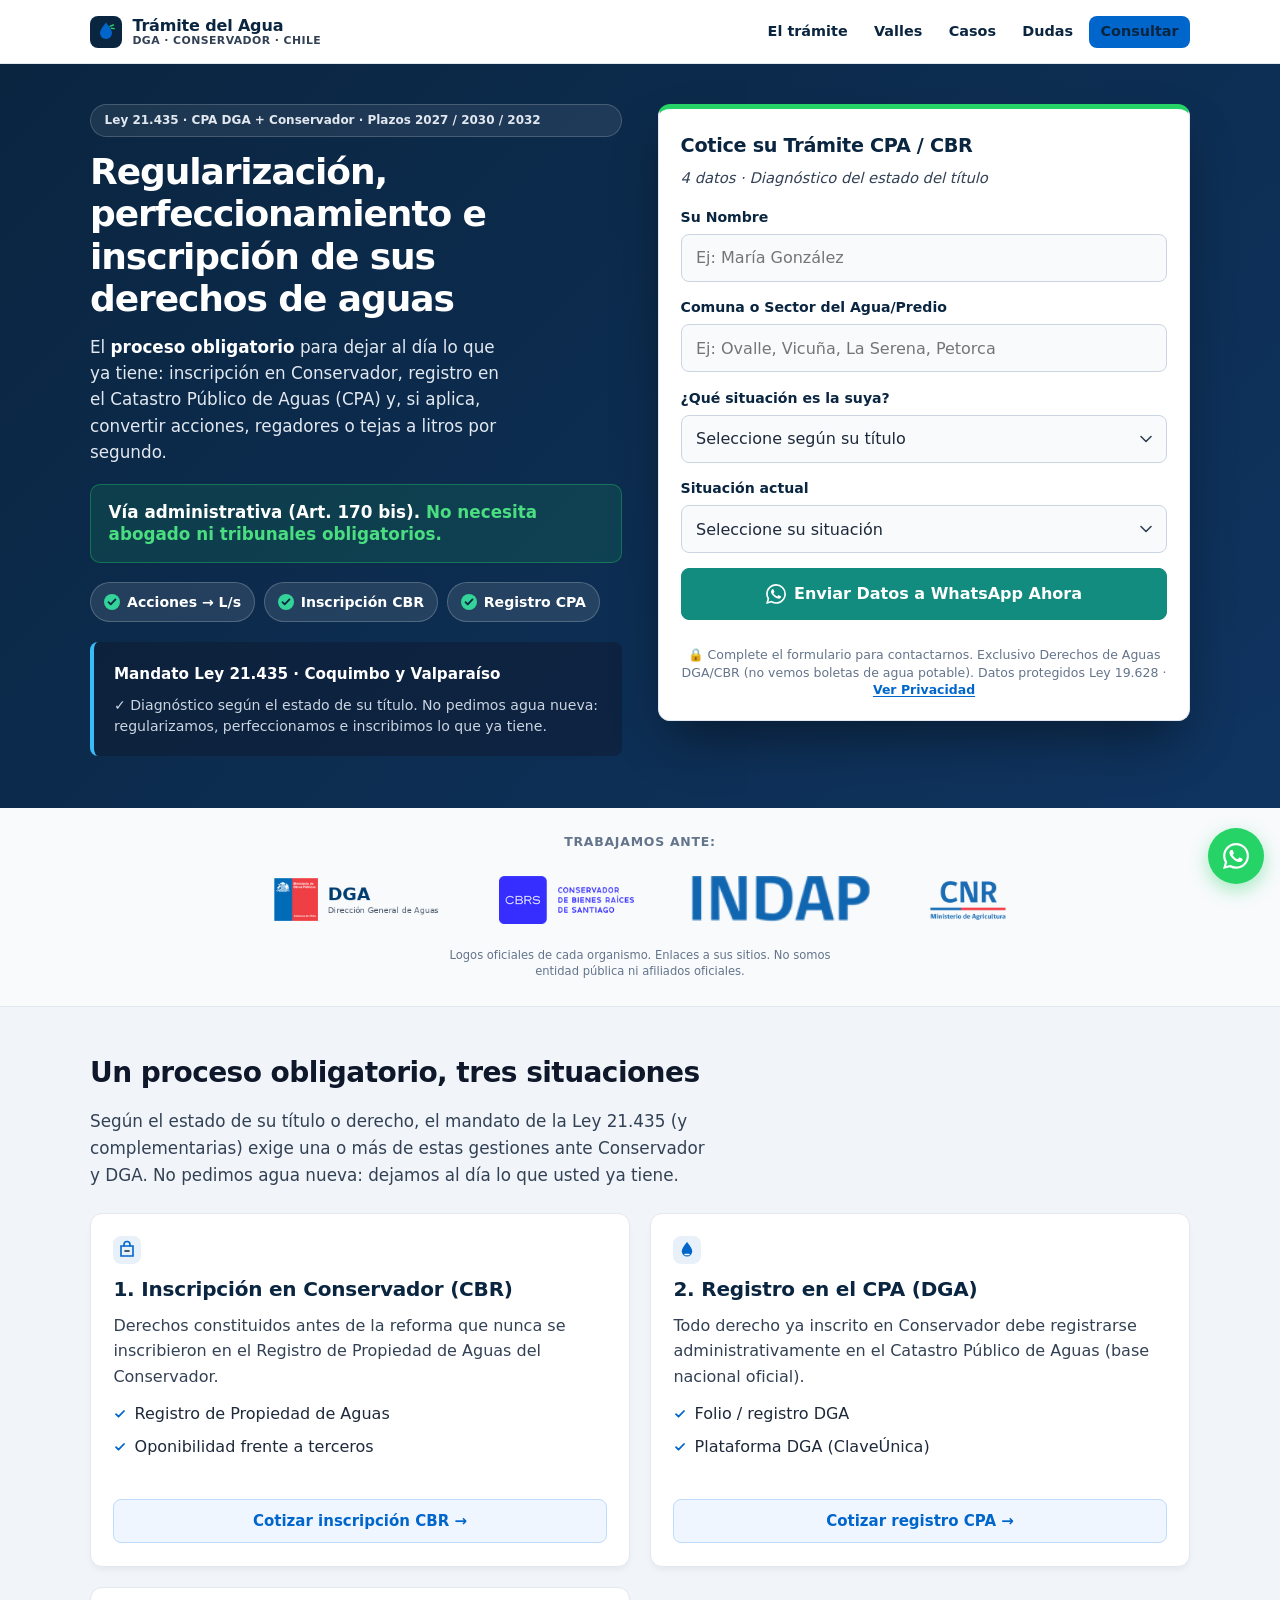
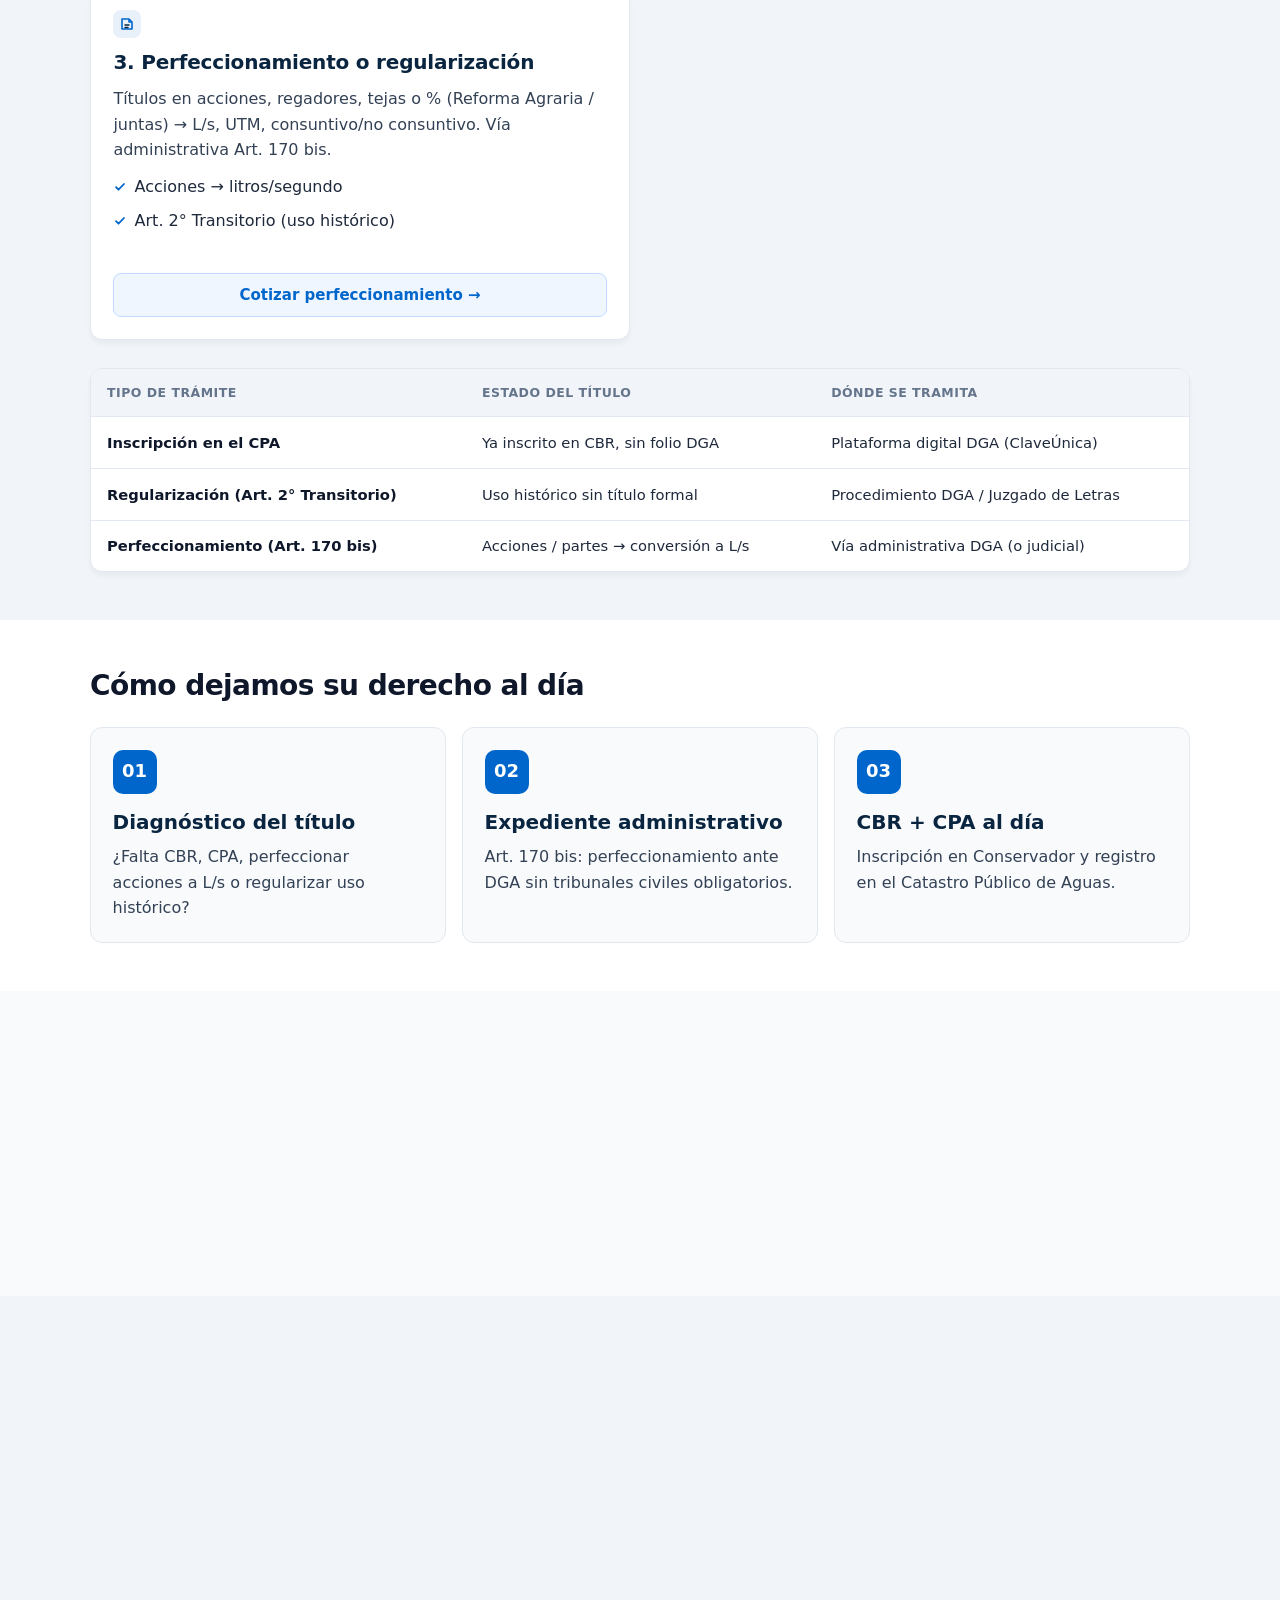
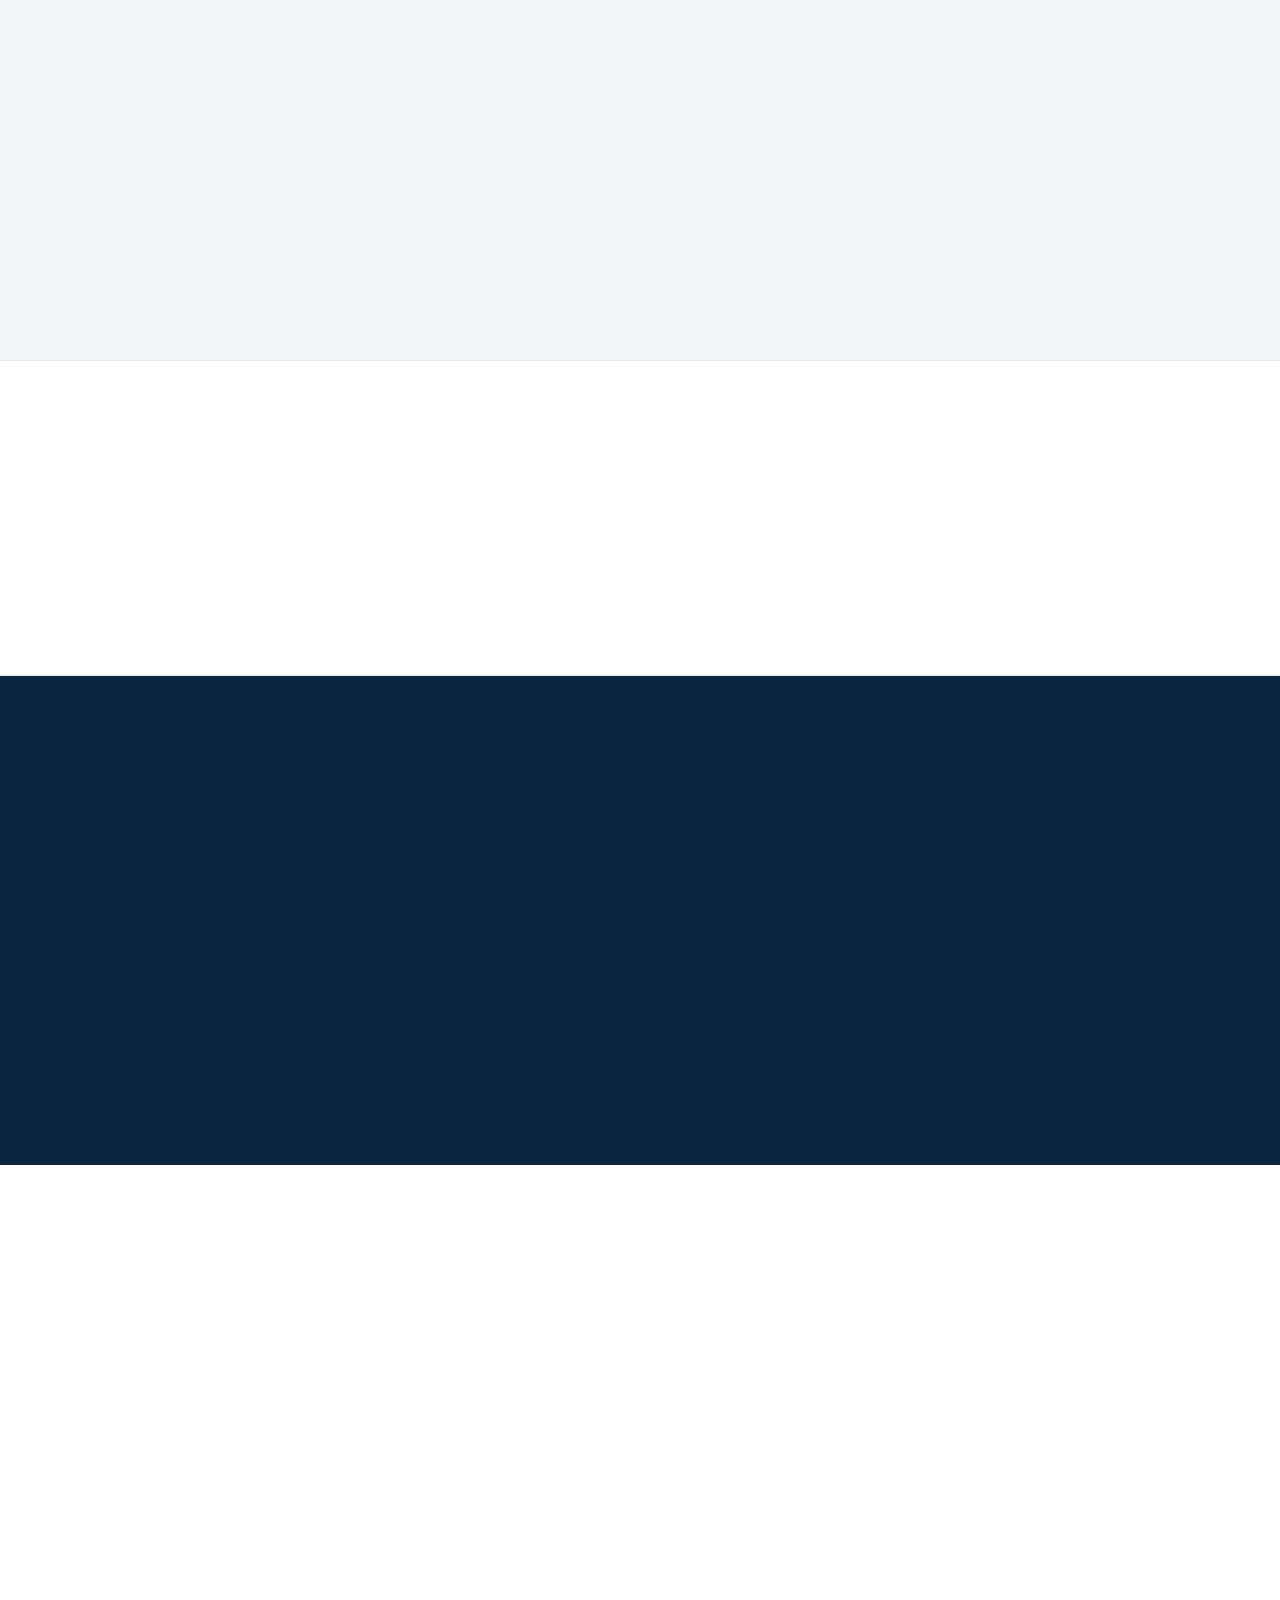
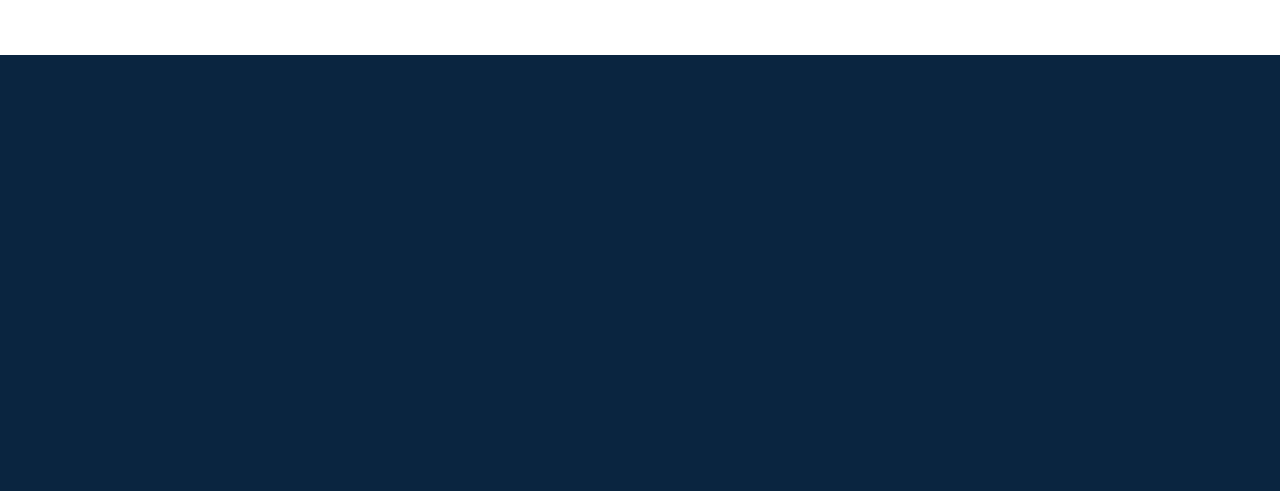
==== commit 67ddd3b7: "Actualizar contenido y estructura del sitio para mejorar la experiencia del usuario y la coherencia " ====
--- a/index.html
+++ b/index.html
@@ -11,7 +11,7 @@
   <meta name="geo.Country" content="CL">
   <meta name="geo.placename" content="Chile">
   <meta name="ICBM" content="-33.4489, -70.6693">
-  <link rel="canonical" href="https://tudominio.cl/">
+  <link rel="canonical" href="https://tramitedelagua.cl/">
   <link rel="manifest" href="site.webmanifest">
   <link rel="icon" href="assets/favicon.ico" sizes="any">
   <link rel="icon" href="assets/favicon.png" type="image/svg+xml">
@@ -19,7 +19,7 @@
   <meta name="theme-color" content="#0A2540">
   <meta property="og:type" content="website">
   <meta property="og:locale" content="es_CL">
-  <meta property="og:url" content="https://tudominio.cl/">
+  <meta property="og:url" content="https://tramitedelagua.cl/">
   <meta property="og:title" content="Regularización e Inscripción de Derechos de Aguas | CPA y CBR · Sin abogado">
   <meta property="og:description" content="Mandato Ley 21.435: CBR + CPA + perfeccionamiento de acciones a L/s. Vía administrativa Art. 170 bis: sin abogado ni tribunales obligatorios.">
   <meta property="og:site_name" content="Trámite del Agua Chile">
@@ -57,10 +57,10 @@
     "@graph": [
       {
         "@type": "ProfessionalService",
-        "@id": "https://tudominio.cl/#organization",
+        "@id": "https://tramitedelagua.cl/#organization",
         "name": "Trámite del Agua Chile",
         "alternateName": ["Trámite del Agua", "Regularización CPA DGA"],
-        "url": "https://tudominio.cl/",
+        "url": "https://tramitedelagua.cl/",
         "description": "Gestión del proceso obligatorio de regularización, perfeccionamiento e inscripción de derechos de aprovechamiento de aguas en el Catastro Público de Aguas (CPA) de la DGA y en el Conservador de Bienes Raíces (CBR), conforme a la Ley N° 21.435 y la Ley N° 21.586 (Art. 170 bis, vía administrativa). No requiere abogado obligatorio.",
         "areaServed": [
           { "@type": "Country", "name": "Chile" },
@@ -117,24 +117,24 @@
       },
       {
         "@type": "WebPage",
-        "@id": "https://tudominio.cl/#webpage",
-        "url": "https://tudominio.cl/",
+        "@id": "https://tramitedelagua.cl/#webpage",
+        "url": "https://tramitedelagua.cl/",
         "name": "Regularización, Perfeccionamiento e Inscripción de Derechos de Aguas | CPA y CBR",
-        "isPartOf": { "@id": "https://tudominio.cl/#organization" },
+        "isPartOf": { "@id": "https://tramitedelagua.cl/#organization" },
         "inLanguage": "es-CL",
         "description": "Proceso obligatorio Ley 21.435: inscripción CBR, registro CPA y perfeccionamiento de acciones a L/s. Vía administrativa Art. 170 bis. Impacto en Coquimbo y Valparaíso."
       },
       {
         "@type": "BreadcrumbList",
-        "@id": "https://tudominio.cl/#breadcrumb",
+        "@id": "https://tramitedelagua.cl/#breadcrumb",
         "itemListElement": [
-          { "@type": "ListItem", "position": 1, "name": "Inicio", "item": "https://tudominio.cl/" },
-          { "@type": "ListItem", "position": 2, "name": "El trámite CPA / CBR", "item": "https://tudominio.cl/#servicios" }
+          { "@type": "ListItem", "position": 1, "name": "Inicio", "item": "https://tramitedelagua.cl/" },
+          { "@type": "ListItem", "position": 2, "name": "El trámite CPA / CBR", "item": "https://tramitedelagua.cl/#servicios" }
         ]
       },
       {
         "@type": "HowTo",
-        "@id": "https://tudominio.cl/#howto",
+        "@id": "https://tramitedelagua.cl/#howto",
         "name": "Cómo completar el proceso obligatorio CPA y CBR",
         "description": "Diagnóstico del estado del título, expediente administrativo ante DGA/CBR y cierre con inscripción o registro según corresponda.",
         "totalTime": "P90D",
@@ -161,7 +161,7 @@
       },
       {
         "@type": "FAQPage",
-        "@id": "https://tudominio.cl/#faq",
+        "@id": "https://tramitedelagua.cl/#faq",
         "mainEntity": [
           {
             "@type": "Question",
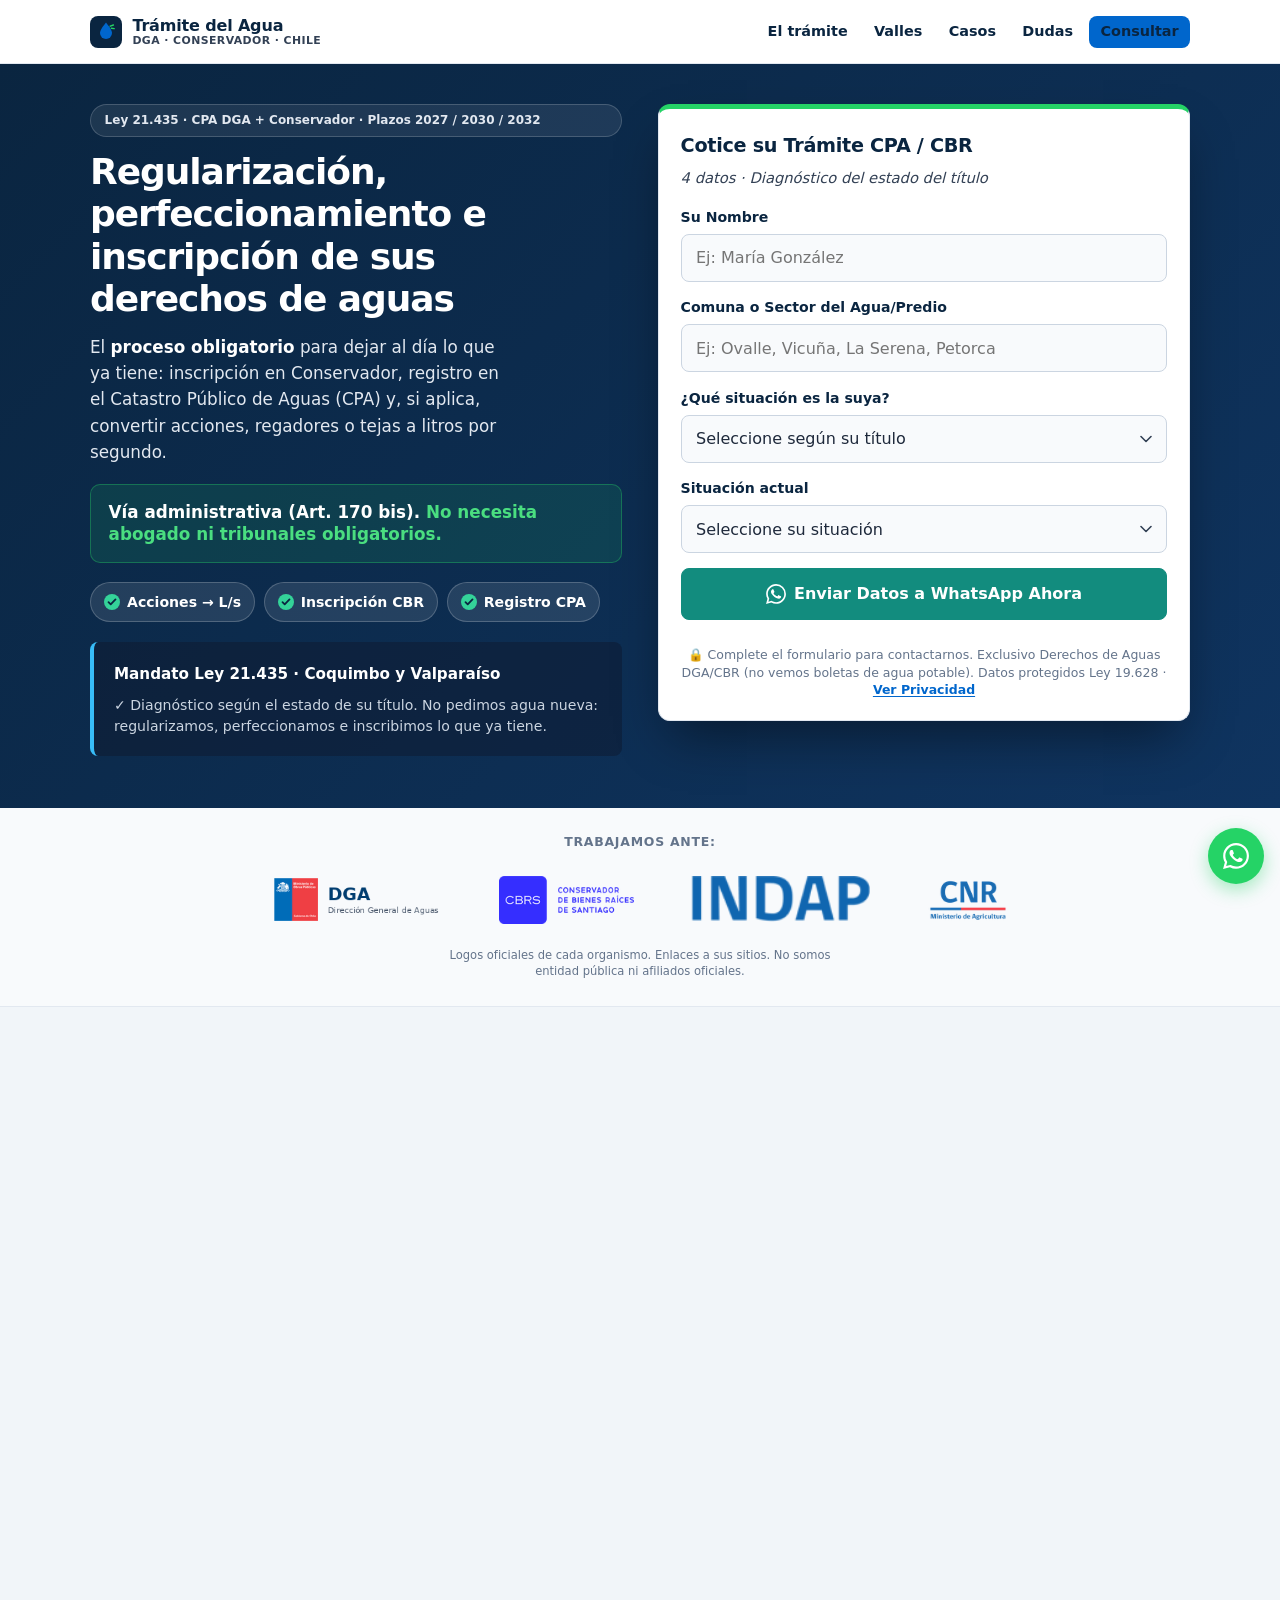
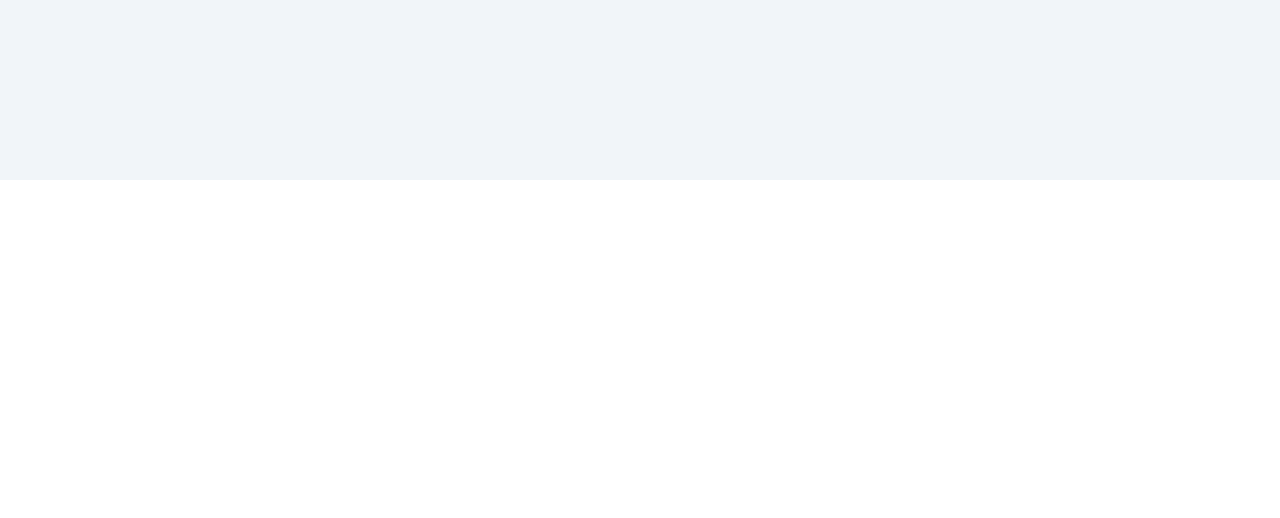
==== commit 394b3e6e: "Unificar las URLs canónicas y diferenciar el contenido de cada valle para que Google indexe una sola" ====
--- a/index.html
+++ b/index.html
@@ -3,38 +3,46 @@
 <head>
   <meta charset="UTF-8">
   <meta name="viewport" content="width=device-width, initial-scale=1">
-  <title>Regularización, Perfeccionamiento e Inscripción de Derechos de Aguas | CPA DGA y CBR (Ley 21.435)</title>
-  <meta name="description" content="Proceso obligatorio Ley 21.435: inscripción en Conservador, registro en Catastro Público de Aguas (CPA) y perfeccionamiento de acciones a L/s. Vía administrativa Art. 170 bis (Ley 21.586). Sin abogado obligatorio. Coquimbo y Valparaíso.">
+  <title>Regularización e Inscripción de Derechos de Aguas | CPA DGA y CBR</title>
+  <meta name="description" content="Regularice e inscriba su derecho de agua en el CPA de la DGA y el Conservador. Plazo abril 2027. Vía administrativa, sin abogado. Coquimbo y Valparaíso.">
   <meta name="robots" content="index, follow, max-snippet:-1, max-image-preview:large, max-video-preview:-1">
   <meta name="author" content="Trámite del Agua Chile">
   <meta name="geo.region" content="CL">
-  <meta name="geo.Country" content="CL">
+  <meta name="geo.country" content="CL">
   <meta name="geo.placename" content="Chile">
+  <meta name="geo.position" content="-33.4489;-70.6693">
   <meta name="ICBM" content="-33.4489, -70.6693">
   <link rel="canonical" href="https://tramitedelagua.cl/">
   <link rel="manifest" href="site.webmanifest">
   <link rel="icon" href="assets/favicon.ico" sizes="any">
-  <link rel="icon" href="assets/favicon.png" type="image/svg+xml">
+  <link rel="icon" href="assets/favicon.svg" type="image/svg+xml">
+  <link rel="icon" href="assets/favicon-32.png" type="image/png" sizes="32x32">
   <link rel="apple-touch-icon" href="assets/apple-touch-icon.png">
   <meta name="theme-color" content="#0A2540">
   <meta property="og:type" content="website">
   <meta property="og:locale" content="es_CL">
   <meta property="og:url" content="https://tramitedelagua.cl/">
-  <meta property="og:title" content="Regularización e Inscripción de Derechos de Aguas | CPA y CBR · Sin abogado">
-  <meta property="og:description" content="Mandato Ley 21.435: CBR + CPA + perfeccionamiento de acciones a L/s. Vía administrativa Art. 170 bis: sin abogado ni tribunales obligatorios.">
+  <meta property="og:title" content="Regularización e Inscripción de Derechos de Aguas | CPA DGA y CBR">
+  <meta property="og:description" content="CBR, Catastro Público de Aguas y perfeccionamiento de acciones a L/s. Art. 170 bis: sin abogado ni tribunales obligatorios.">
   <meta property="og:site_name" content="Trámite del Agua Chile">
-  <meta name="twitter:card" content="summary">
-  <meta name="twitter:title" content="Regularización e Inscripción de Derechos de Aguas | CPA y CBR">
+  <meta property="og:image" content="https://tramitedelagua.cl/assets/og-cover.jpg">
+  <meta property="og:image:width" content="1280">
+  <meta property="og:image:height" content="720">
+  <meta property="og:image:alt" content="Trámite del Agua: regularización de derechos de aguas ante CPA DGA y Conservador">
+  <meta name="twitter:card" content="summary_large_image">
+  <meta name="twitter:title" content="Regularización e Inscripción de Derechos de Aguas | CPA DGA y CBR">
   <meta name="twitter:description" content="Inscripción CBR, registro CPA y perfeccionamiento de acciones. Vía administrativa DGA. Sin abogado obligatorio.">
+  <meta name="twitter:image" content="https://tramitedelagua.cl/assets/og-cover.jpg">
+  <meta name="twitter:image:alt" content="Trámite del Agua: regularización de derechos de aguas ante CPA DGA y Conservador">
   <link rel="stylesheet" href="styles.css">
   <script type="speculationrules">
   {
     "prerender": [
       {
         "urls": [
-          "/tramite-agua-ovalle-limari.html",
-          "/tramite-agua-la-serena-elqui.html",
-          "/tramite-agua-illapel-choapa.html"
+          "/tramite-agua-ovalle-limari",
+          "/tramite-agua-la-serena-elqui",
+          "/tramite-agua-illapel-choapa"
         ],
         "eagerness": "moderate"
       }
@@ -42,9 +50,9 @@
     "prefetch": [
       {
         "urls": [
-          "/tramite-agua-ovalle-limari.html",
-          "/tramite-agua-la-serena-elqui.html",
-          "/tramite-agua-illapel-choapa.html"
+          "/tramite-agua-ovalle-limari",
+          "/tramite-agua-la-serena-elqui",
+          "/tramite-agua-illapel-choapa"
         ],
         "eagerness": "eager"
       }
@@ -61,6 +69,15 @@
         "name": "Trámite del Agua Chile",
         "alternateName": ["Trámite del Agua", "Regularización CPA DGA"],
         "url": "https://tramitedelagua.cl/",
+        "logo": "https://tramitedelagua.cl/assets/favicon.svg",
+        "image": "https://tramitedelagua.cl/assets/og-cover.jpg",
+        "priceRange": "Consultar",
+        "openingHoursSpecification": {
+          "@type": "OpeningHoursSpecification",
+          "dayOfWeek": ["Monday", "Tuesday", "Wednesday", "Thursday", "Friday"],
+          "opens": "09:00",
+          "closes": "18:00"
+        },
         "description": "Gestión del proceso obligatorio de regularización, perfeccionamiento e inscripción de derechos de aprovechamiento de aguas en el Catastro Público de Aguas (CPA) de la DGA y en el Conservador de Bienes Raíces (CBR), conforme a la Ley N° 21.435 y la Ley N° 21.586 (Art. 170 bis, vía administrativa). No requiere abogado obligatorio.",
         "areaServed": [
           { "@type": "Country", "name": "Chile" },
@@ -122,7 +139,15 @@
         "name": "Regularización, Perfeccionamiento e Inscripción de Derechos de Aguas | CPA y CBR",
         "isPartOf": { "@id": "https://tramitedelagua.cl/#organization" },
         "inLanguage": "es-CL",
-        "description": "Proceso obligatorio Ley 21.435: inscripción CBR, registro CPA y perfeccionamiento de acciones a L/s. Vía administrativa Art. 170 bis. Impacto en Coquimbo y Valparaíso."
+        "description": "Proceso obligatorio Ley 21.435: inscripción CBR, registro CPA y perfeccionamiento de acciones a L/s. Vía administrativa Art. 170 bis. Impacto en Coquimbo y Valparaíso.",
+        "primaryImageOfPage": {
+          "@type": "ImageObject",
+          "url": "https://tramitedelagua.cl/assets/og-cover.jpg",
+          "width": 1280,
+          "height": 720
+        },
+        "breadcrumb": { "@id": "https://tramitedelagua.cl/#breadcrumb" },
+        "mainEntity": { "@id": "https://tramitedelagua.cl/#faq" }
       },
       {
         "@type": "BreadcrumbList",
@@ -138,6 +163,7 @@
         "name": "Cómo completar el proceso obligatorio CPA y CBR",
         "description": "Diagnóstico del estado del título, expediente administrativo ante DGA/CBR y cierre con inscripción o registro según corresponda.",
         "totalTime": "P90D",
+        "image": "https://tramitedelagua.cl/assets/og-cover.jpg",
         "step": [
           {
             "@type": "HowToStep",
@@ -165,18 +191,18 @@
         "mainEntity": [
           {
             "@type": "Question",
-            "name": "¿En qué consiste el proceso obligatorio de regularización e inscripción de derechos de aguas?",
+            "name": "¿En qué consiste exactamente este trámite?",
             "acceptedAnswer": {
               "@type": "Answer",
-              "text": "Es el mandato de la reforma al Código de Aguas (Ley N° 21.435) y normas complementarias (Ley N° 21.586): regularizar, perfeccionar e inscribir derechos de aprovechamiento en el Conservador de Bienes Raíces (CBR) y en el Catastro Público de Aguas (CPA) de la DGA. Abarca tres situaciones según el estado del título: inscripción en CBR, registro en CPA, y perfeccionamiento o regularización (acciones a L/s o uso histórico)."
+              "text": "Es el proceso obligatorio de regularización, perfeccionamiento e inscripción de derechos de aprovechamiento de aguas en el Catastro Público de Aguas (CPA) de la DGA y en el Conservador de Bienes Raíces (CBR). Surge con la reforma al Código de Aguas (Ley N° 21.435) y normas complementarias (Ley N° 21.586 y posteriores). Tiene impacto masivo en Coquimbo y Valparaíso."
             }
           },
           {
             "@type": "Question",
-            "name": "¿Necesito un abogado o ir a tribunales?",
+            "name": "¿Necesito abogado o ir a tribunales?",
             "acceptedAnswer": {
               "@type": "Answer",
-              "text": "En la mayoría de los casos no. Desde la Ley N° 21.586, el perfeccionamiento puede hacerse por vía administrativa directamente ante la DGA (artículo 170 bis), sin necesidad obligatoria de tribunales civiles ni de contratar abogado."
+              "text": "En la mayoría de los casos, no. Desde la Ley N° 21.586, el perfeccionamiento puede hacerse por vía administrativa ante la DGA (artículo 170 bis), sin tribunales civiles obligatorios ni necesidad de contratar abogado. La regularización Art. 2° Transitorio, según el caso, puede involucrar DGA o Juzgado de Letras."
             }
           },
           {
@@ -184,15 +210,7 @@
             "name": "¿Cuál es el plazo: 2027, 2030 o 2032?",
             "acceptedAnswer": {
               "@type": "Answer",
-              "text": "El plazo original vencía en 2023, se corrió a abril de 2025 y luego se prorrogó hasta abril de 2027 (Ley N° 21.727). Han existido prórrogas escalonadas, con plazos especiales hacia 2030 y 2032 para pequeños agricultores e INDAP, por la sobrecarga de expedientes en DGA y Conservadores. Conviene iniciar cuanto antes: el riesgo de caducidad permanece."
-            }
-          },
-          {
-            "@type": "Question",
-            "name": "¿Qué pasa si no regularizo ni inscribo mi derecho?",
-            "acceptedAnswer": {
-              "@type": "Answer",
-              "text": "Riesgo de caducidad o extinción; imposibilidad de vender, arrendar, hipotecar o heredar formalmente; y rechazo de subsidios CNR e INDAP que exigen derechos formalizados y registrados en el CPA."
+              "text": "El plazo original vencía en 2023, se corrió a abril 2025 y luego se prorrogó hasta abril 2027 (Ley N° 21.727). Han existido prórrogas escalonadas, con plazos especiales hacia 2030 y 2032 para pequeños agricultores e INDAP, por la sobrecarga de expedientes en DGA y Conservadores. Conviene iniciar ahora: el riesgo de caducidad permanece."
             }
           },
           {
@@ -200,7 +218,15 @@
             "name": "¿Qué es el perfeccionamiento de acciones, regadores o tejas?",
             "acceptedAnswer": {
               "@type": "Answer",
-              "text": "Muchos títulos antiguos o derechos de Reforma Agraria (SAG) o juntas de vigilancia están en acciones, regadores, tejas o porcentajes. El perfeccionamiento los traduce a volumen por tiempo (litros por segundo), define coordenadas UTM del punto de captación y si el derecho es consuntivo o no consuntivo, continuo o discontinuo."
+              "text": "Muchos títulos antiguos o derechos de Reforma Agraria (SAG) o juntas de vigilancia están en acciones, regadores, tejas o porcentajes. El perfeccionamiento los traduce a litros por segundo (L/s), define coordenadas UTM del punto de captación y si es consuntivo o no consuntivo, continuo o discontinuo."
+            }
+          },
+          {
+            "@type": "Question",
+            "name": "¿Qué pasa si no lo hago?",
+            "acceptedAnswer": {
+              "@type": "Answer",
+              "text": "Caducidad o extinción de derechos no inscritos ni regularizados a tiempo; imposibilidad de vender, arrendar, hipotecar o heredar formalmente; y rechazo de fondos CNR e INDAP que exigen derechos formalizados y registrados en el CPA."
             }
           }
         ]
@@ -321,44 +347,44 @@
         <ul class="partners-logos">
           <li>
             <a class="partner-mark" href="https://dga.mop.gob.cl/" target="_blank" rel="noopener noreferrer" title="Sitio oficial DGA">
-              <img src="assets/logos/dga.png" alt="DGA — Dirección General de Aguas" width="240" height="72" decoding="async">
+              <img src="assets/logos/dga.png" alt="DGA — Dirección General de Aguas" width="240" height="72" decoding="async" loading="lazy">
             </a>
           </li>
           <li>
             <a class="partner-mark" href="https://www.conservadores.cl/" target="_blank" rel="noopener noreferrer" title="Conservadores de Bienes Raíces">
-              <img src="assets/logos/cbr.png" alt="Conservador de Bienes Raíces" width="140" height="48" decoding="async">
+              <img src="assets/logos/cbr.png" alt="Conservador de Bienes Raíces" width="140" height="48" decoding="async" loading="lazy">
             </a>
           </li>
           <li>
             <a class="partner-mark" href="https://www.indap.gob.cl/agua-en-regla" target="_blank" rel="noopener noreferrer" title="INDAP Agua en Regla">
-              <img src="assets/logos/indap.png" alt="INDAP" width="140" height="48" decoding="async">
+              <img src="assets/logos/indap.png" alt="INDAP" width="140" height="48" decoding="async" loading="lazy">
             </a>
           </li>
           <li>
             <a class="partner-mark" href="https://www.cnr.gob.cl/" target="_blank" rel="noopener noreferrer" title="Comisión Nacional de Riego">
-              <img src="assets/logos/cnr.png" alt="CNR — Comisión Nacional de Riego" width="140" height="48" decoding="async">
+              <img src="assets/logos/cnr.png" alt="CNR — Comisión Nacional de Riego" width="140" height="48" decoding="async" loading="lazy">
             </a>
           </li>
         </ul>
         <ul class="partners-logos" aria-hidden="true">
           <li>
-            <a class="partner-mark" href="https://dga.mop.gob.cl/" target="_blank" rel="noopener noreferrer" title="Sitio oficial DGA">
-              <img src="assets/logos/dga.png" alt="" width="240" height="72" decoding="async">
-            </a>
-          </li>
-          <li>
-            <a class="partner-mark" href="https://www.conservadores.cl/" target="_blank" rel="noopener noreferrer" title="Conservadores de Bienes Raíces">
-              <img src="assets/logos/cbr.png" alt="" width="140" height="48" decoding="async">
-            </a>
-          </li>
-          <li>
-            <a class="partner-mark" href="https://www.indap.gob.cl/agua-en-regla" target="_blank" rel="noopener noreferrer" title="INDAP Agua en Regla">
-              <img src="assets/logos/indap.png" alt="" width="140" height="48" decoding="async">
-            </a>
-          </li>
-          <li>
-            <a class="partner-mark" href="https://www.cnr.gob.cl/" target="_blank" rel="noopener noreferrer" title="Comisión Nacional de Riego">
-              <img src="assets/logos/cnr.png" alt="" width="140" height="48" decoding="async">
+            <a class="partner-mark" href="https://dga.mop.gob.cl/" target="_blank" rel="noopener noreferrer" tabindex="-1" title="Sitio oficial DGA">
+              <img src="assets/logos/dga.png" alt="" width="240" height="72" decoding="async" loading="lazy">
+            </a>
+          </li>
+          <li>
+            <a class="partner-mark" href="https://www.conservadores.cl/" target="_blank" rel="noopener noreferrer" tabindex="-1" title="Conservadores de Bienes Raíces">
+              <img src="assets/logos/cbr.png" alt="" width="140" height="48" decoding="async" loading="lazy">
+            </a>
+          </li>
+          <li>
+            <a class="partner-mark" href="https://www.indap.gob.cl/agua-en-regla" target="_blank" rel="noopener noreferrer" tabindex="-1" title="INDAP Agua en Regla">
+              <img src="assets/logos/indap.png" alt="" width="140" height="48" decoding="async" loading="lazy">
+            </a>
+          </li>
+          <li>
+            <a class="partner-mark" href="https://www.cnr.gob.cl/" target="_blank" rel="noopener noreferrer" tabindex="-1" title="Comisión Nacional de Riego">
+              <img src="assets/logos/cnr.png" alt="" width="140" height="48" decoding="async" loading="lazy">
             </a>
           </li>
         </ul>
@@ -373,7 +399,7 @@
     <section class="section section-services section-focus cv-auto" id="servicios" aria-labelledby="servicios-title">
       <div class="container">
         <h2 id="servicios-title">Un proceso obligatorio, tres situaciones</h2>
-        <p class="focus-lead">Según el estado de su título o derecho, el mandato de la Ley 21.435 (y complementarias) exige una o más de estas gestiones ante Conservador y DGA. No pedimos agua nueva: dejamos al día lo que usted ya tiene.</p>
+        <p class="focus-lead">Según el estado de su título o derecho, el mandato de la Ley 21.435 (y complementarias) exige una o más de estas gestiones ante Conservador y DGA. No pedimos agua nueva: dejamos al día lo que usted ya tiene. Atención local en el <a href="/tramite-agua-ovalle-limari">Valle del Limarí</a>, el <a href="/tramite-agua-la-serena-elqui">Valle del Elqui</a> y el <a href="/tramite-agua-illapel-choapa">Valle del Choapa</a>.</p>
         <div class="bento">
           <article class="bento-card">
             <span class="bento-icon" aria-hidden="true">
@@ -501,21 +527,21 @@
             <h3>Valle del Limarí (Ovalle / Monte Patria)</h3>
             <p class="case-type">Regularización de pozo</p>
             <p>Pozo agrícola 3,8 l/s sin papeles al día. Aprobado en DGA e inscrito en CBR.</p>
-            <a class="case-link" href="tramite-agua-ovalle-limari.html">Regularización en Limarí →</a>
+            <a class="case-link" href="/tramite-agua-ovalle-limari">Regularización en Limarí →</a>
           </article>
           <article class="case-card">
             <p class="case-badge">✓ Inscrito en CBR y CPA</p>
             <h3>Valle del Elqui (La Serena / Vicuña)</h3>
             <p class="case-type">Regularización de acciones de canal</p>
             <p>4,5 acciones a nombre de abuelos. Inscritas a quienes las usan hoy.</p>
-            <a class="case-link" href="tramite-agua-la-serena-elqui.html">Regularización en Elqui →</a>
+            <a class="case-link" href="/tramite-agua-la-serena-elqui">Regularización en Elqui →</a>
           </article>
           <article class="case-card">
             <p class="case-badge">✓ Inscrito en CBR y CPA</p>
             <h3>Valle del Choapa (Illapel / Salamanca)</h3>
             <p class="case-type">Inscripción de derecho antiguo</p>
             <p>Papeles incompletos regularizados e inscritos para dejar el agua al día.</p>
-            <a class="case-link" href="tramite-agua-illapel-choapa.html">Regularización en Choapa →</a>
+            <a class="case-link" href="/tramite-agua-illapel-choapa">Regularización en Choapa →</a>
           </article>
           <article class="case-card">
             <p class="case-badge">✓ Inscrito en CBR y CPA</p>
@@ -535,19 +561,19 @@
         <p class="coverage-lead">El mandato tiene impacto masivo en la IV y V Región. Atención local ante Conservador y DGA de cada valle:</p>
         <ul class="coverage-grid">
           <li>
-            <a class="coverage-card" href="tramite-agua-ovalle-limari.html">
+            <a class="coverage-card" href="/tramite-agua-ovalle-limari">
               <strong>Limarí / Ovalle</strong>
               <span>Ovalle · Monte Patria · Punitaqui · Río Hurtado · Combarbalá</span>
             </a>
           </li>
           <li>
-            <a class="coverage-card" href="tramite-agua-la-serena-elqui.html">
+            <a class="coverage-card" href="/tramite-agua-la-serena-elqui">
               <strong>Elqui / La Serena</strong>
               <span>La Serena · Coquimbo · Vicuña · Paihuano · Andacollo</span>
             </a>
           </li>
           <li>
-            <a class="coverage-card" href="tramite-agua-illapel-choapa.html">
+            <a class="coverage-card" href="/tramite-agua-illapel-choapa">
               <strong>Choapa / Illapel</strong>
               <span>Illapel · Salamanca · Los Vilos · Canela</span>
             </a>
@@ -636,10 +662,10 @@
     <div class="container footer-basins">
       <p class="footer-basins-label">Atención por Valles y Comunas:</p>
       <ul class="basin-links">
-        <li><a href="index.html" aria-current="page">Chile (Nacional)</a></li>
-        <li><a href="tramite-agua-ovalle-limari.html">Limarí / Ovalle</a></li>
-        <li><a href="tramite-agua-la-serena-elqui.html">Elqui / La Serena</a></li>
-        <li><a href="tramite-agua-illapel-choapa.html">Choapa / Illapel</a></li>
+        <li><a href="/" aria-current="page">Chile (Nacional)</a></li>
+        <li><a href="/tramite-agua-ovalle-limari">Limarí / Ovalle</a></li>
+        <li><a href="/tramite-agua-la-serena-elqui">Elqui / La Serena</a></li>
+        <li><a href="/tramite-agua-illapel-choapa">Choapa / Illapel</a></li>
       </ul>
     </div>
     <div class="container footer-basins footer-official">
--- a/styles.css
+++ b/styles.css
@@ -301,11 +301,16 @@
   color: #4ADE80;
 }
 
+.focus-lead {
+  margin: 0 0 1.25rem;
+  max-width: 68ch;
+  font-size: 1.05rem;
+  color: var(--secundario);
+}
+
 .section-focus .focus-lead {
   margin: -0.35rem 0 1.5rem;
-  max-width: 58ch;
-  font-size: 1.05rem;
-  color: var(--secundario);
+  max-width: 68ch;
 }
 
 .tramite-table-wrap {
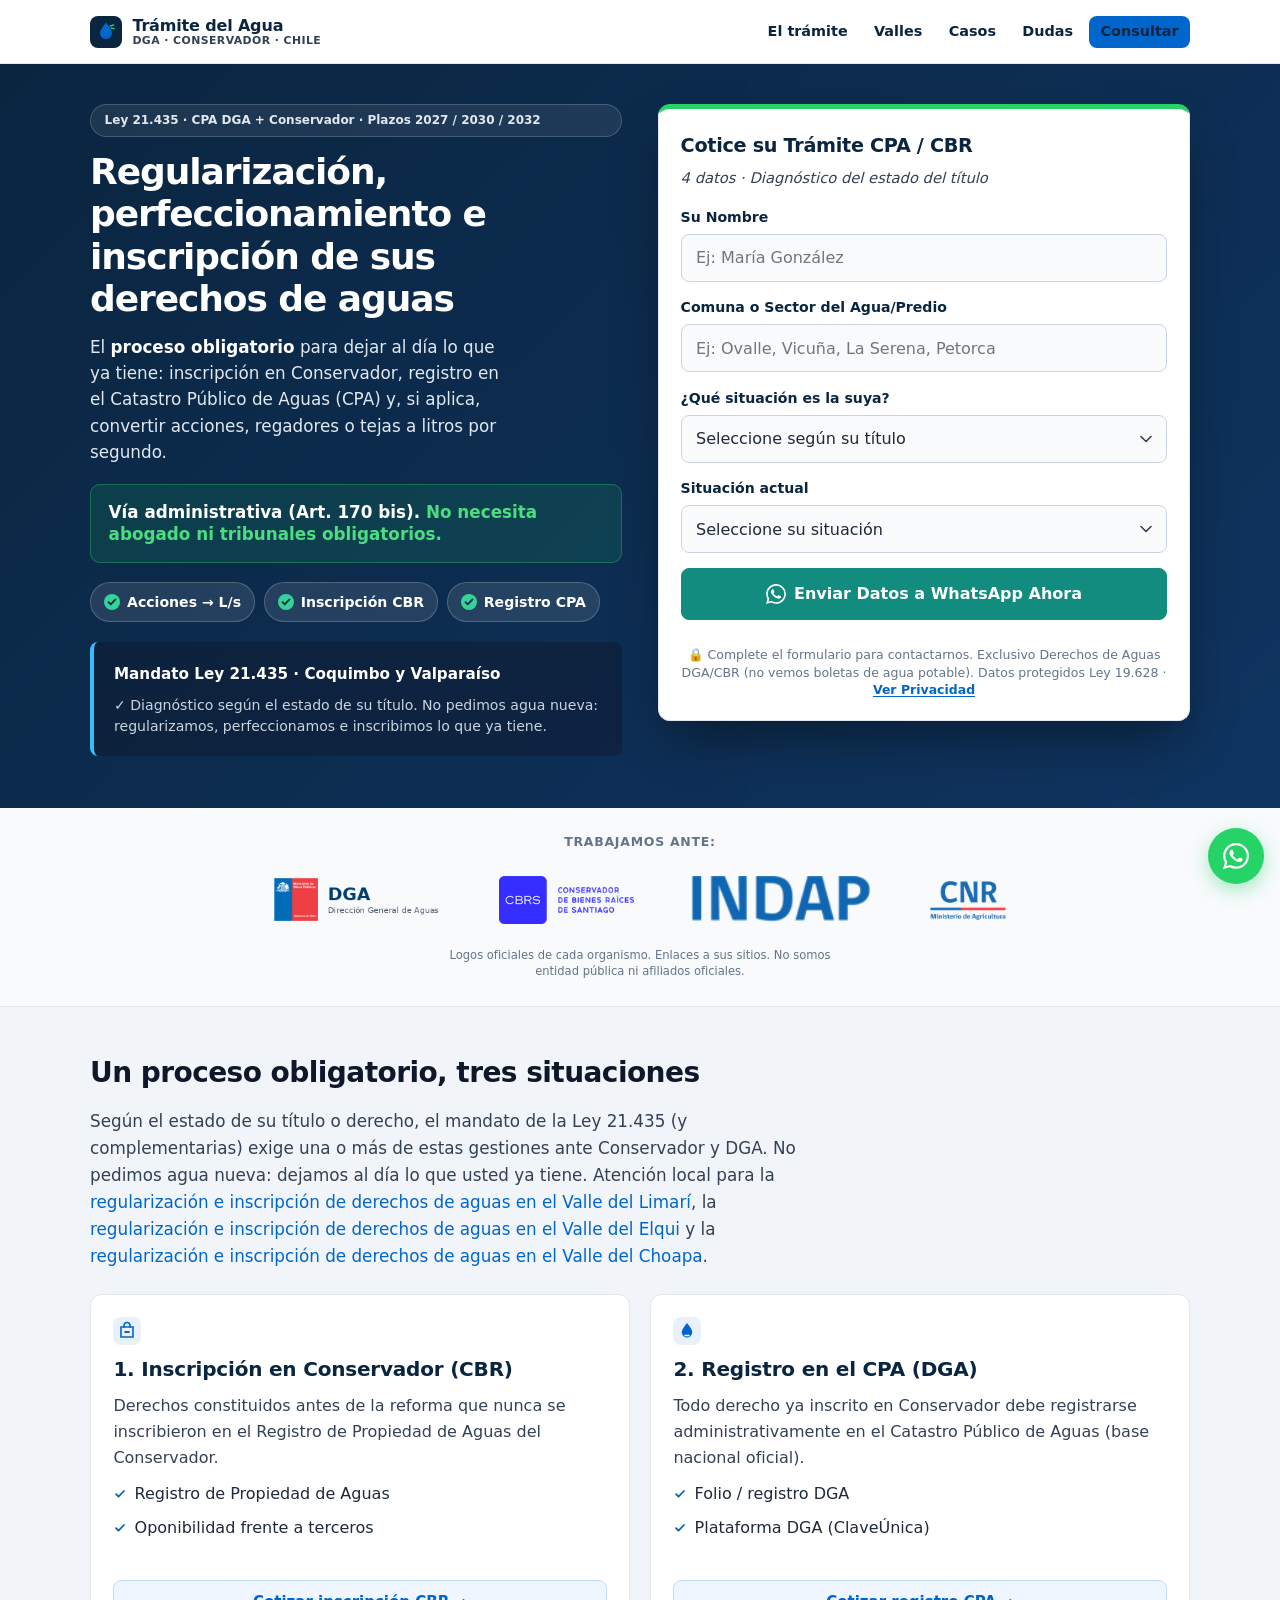
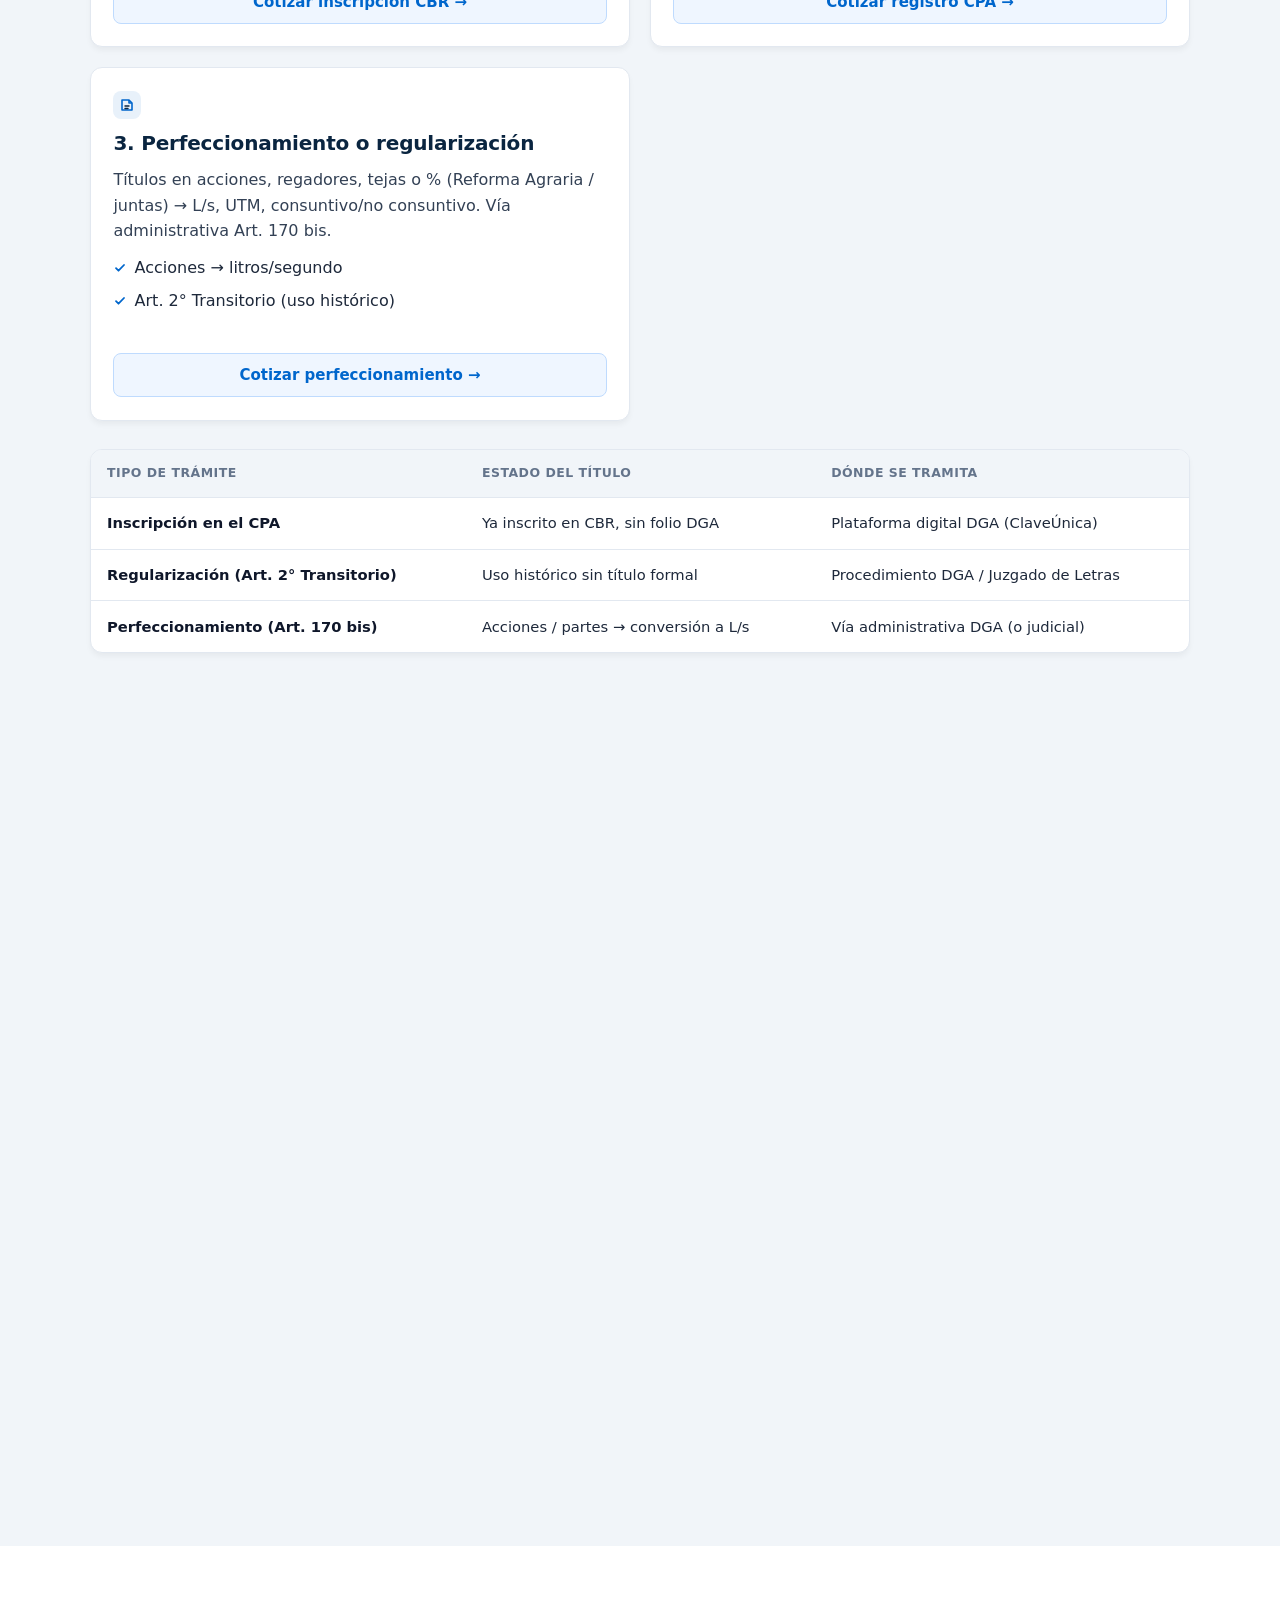
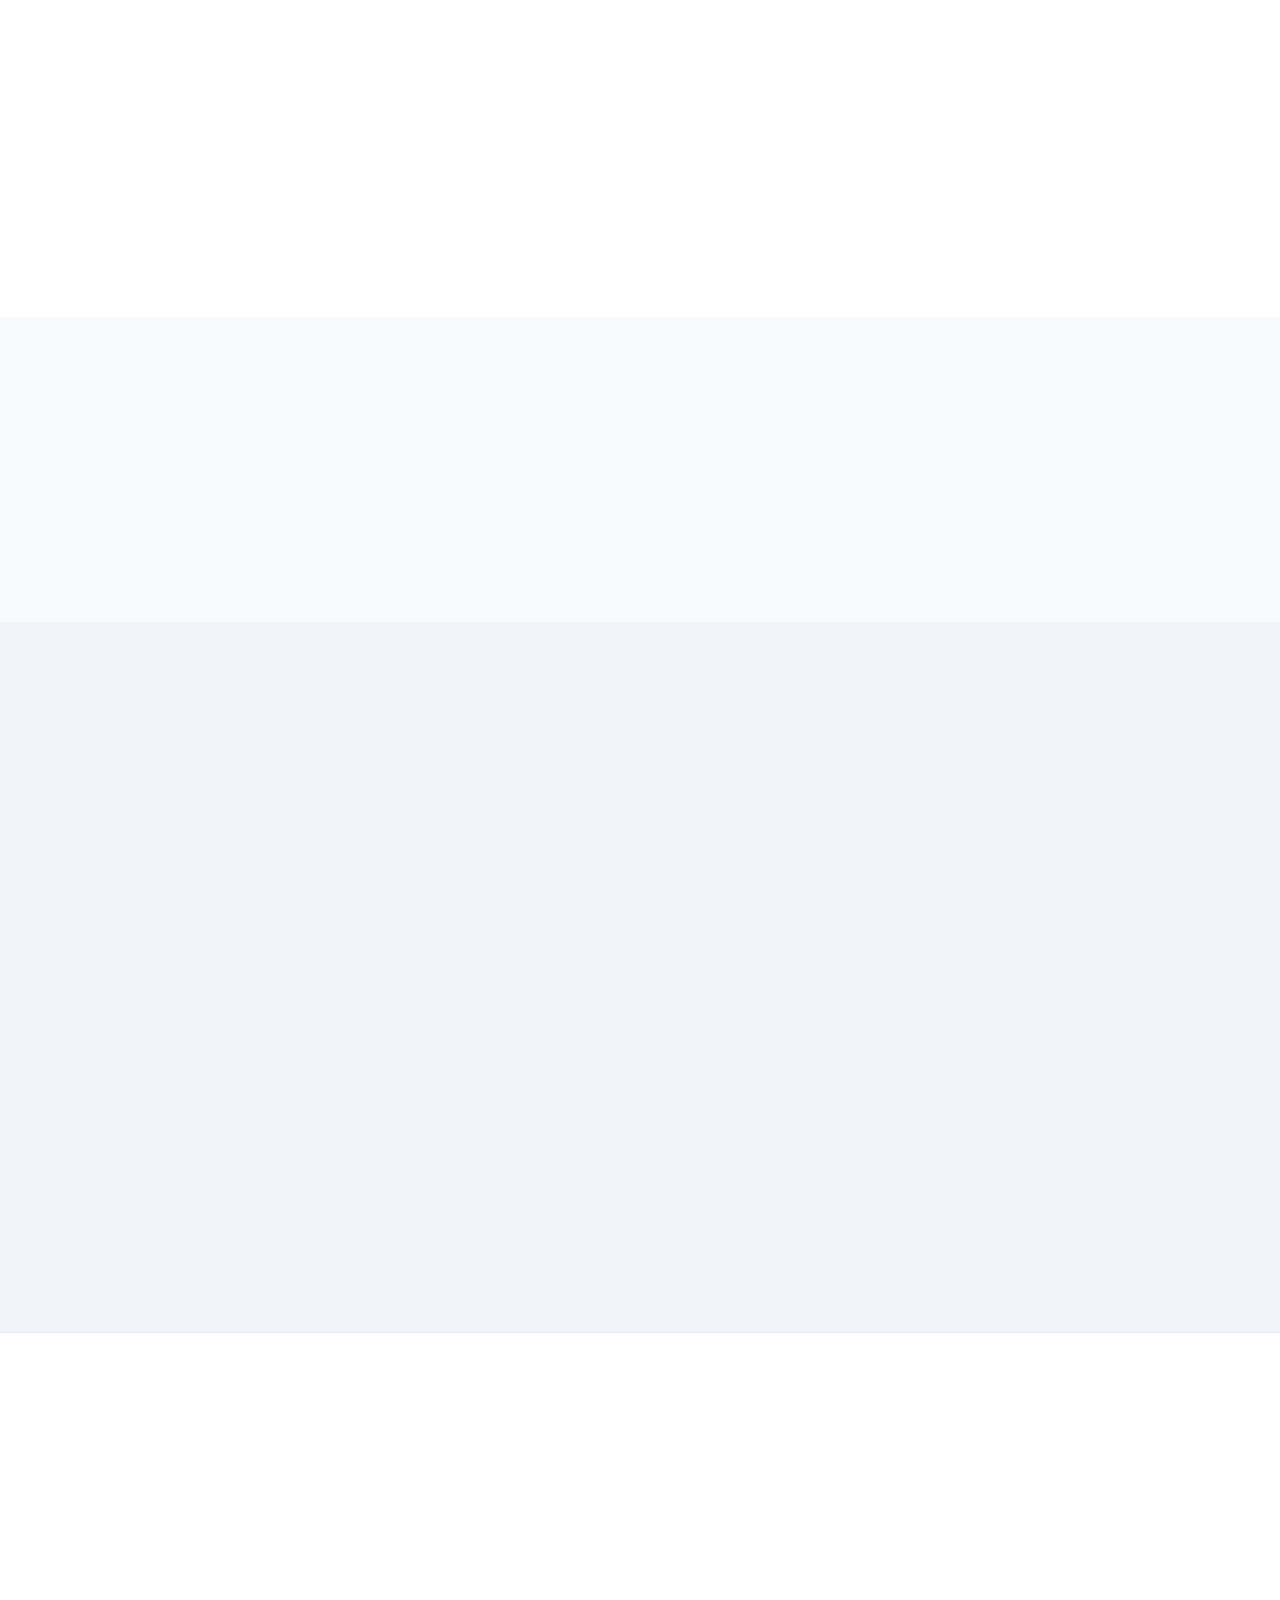
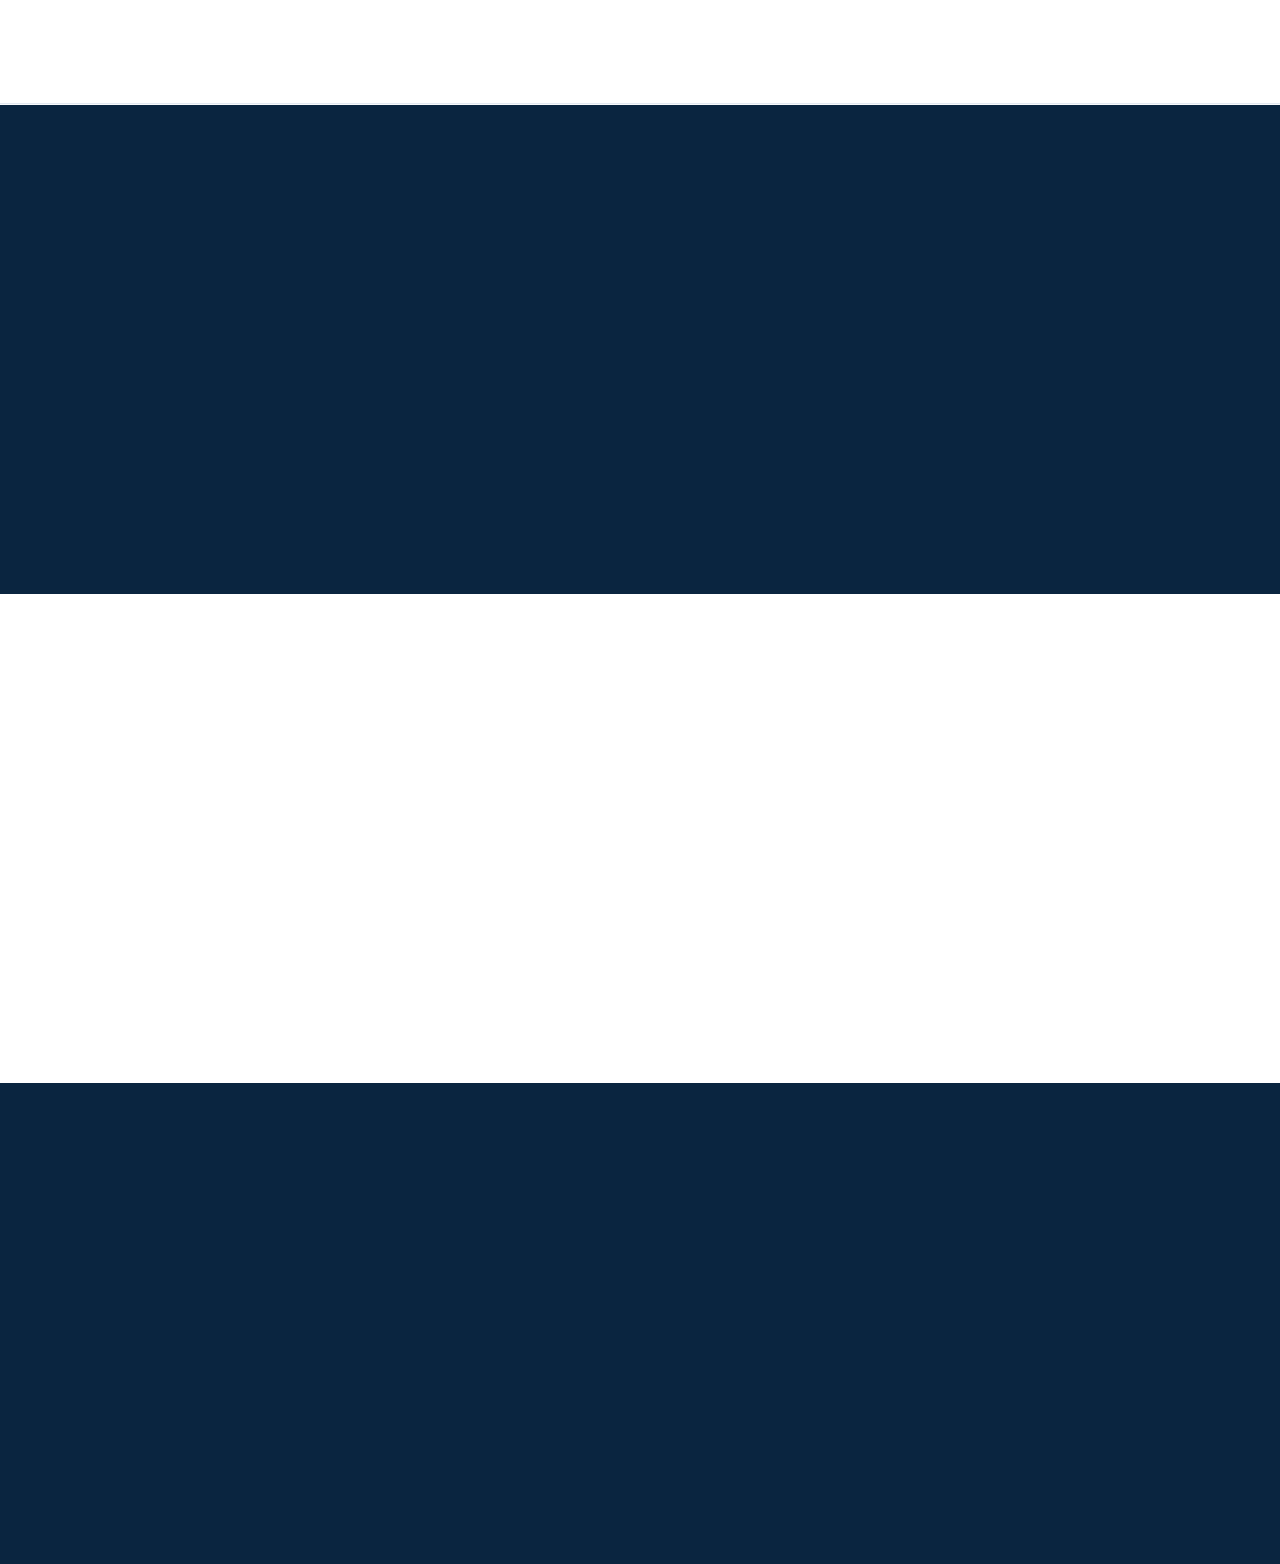
==== commit 0ae20c29: "Optimizar la home para inscripción/CPA, completar alts y anclas regionales, e instrumentar eventos c" ====
--- a/index.html
+++ b/index.html
@@ -3,8 +3,8 @@
 <head>
   <meta charset="UTF-8">
   <meta name="viewport" content="width=device-width, initial-scale=1">
-  <title>Regularización e Inscripción de Derechos de Aguas | CPA DGA y CBR</title>
-  <meta name="description" content="Regularice e inscriba su derecho de agua en el CPA de la DGA y el Conservador. Plazo abril 2027. Vía administrativa, sin abogado. Coquimbo y Valparaíso.">
+  <title>Inscripción de Derechos de Agua y Regularización | CPA y DGA</title>
+  <meta name="description" content="Inscripción de derechos de agua en Conservador (CBR) y registro en el CPA de la DGA. Regularización y perfeccionamiento. Plazo abril 2027. Coquimbo y Valparaíso.">
   <meta name="robots" content="index, follow, max-snippet:-1, max-image-preview:large, max-video-preview:-1">
   <meta name="author" content="Trámite del Agua Chile">
   <meta name="geo.region" content="CL">
@@ -22,7 +22,7 @@
   <meta property="og:type" content="website">
   <meta property="og:locale" content="es_CL">
   <meta property="og:url" content="https://tramitedelagua.cl/">
-  <meta property="og:title" content="Regularización e Inscripción de Derechos de Aguas | CPA DGA y CBR">
+  <meta property="og:title" content="Inscripción de Derechos de Agua y Regularización | CPA y DGA">
   <meta property="og:description" content="CBR, Catastro Público de Aguas y perfeccionamiento de acciones a L/s. Art. 170 bis: sin abogado ni tribunales obligatorios.">
   <meta property="og:site_name" content="Trámite del Agua Chile">
   <meta property="og:image" content="https://tramitedelagua.cl/assets/og-cover.jpg">
@@ -30,10 +30,18 @@
   <meta property="og:image:height" content="720">
   <meta property="og:image:alt" content="Trámite del Agua: regularización de derechos de aguas ante CPA DGA y Conservador">
   <meta name="twitter:card" content="summary_large_image">
-  <meta name="twitter:title" content="Regularización e Inscripción de Derechos de Aguas | CPA DGA y CBR">
+  <meta name="twitter:title" content="Inscripción de Derechos de Agua y Regularización | CPA y DGA">
   <meta name="twitter:description" content="Inscripción CBR, registro CPA y perfeccionamiento de acciones. Vía administrativa DGA. Sin abogado obligatorio.">
   <meta name="twitter:image" content="https://tramitedelagua.cl/assets/og-cover.jpg">
   <meta name="twitter:image:alt" content="Trámite del Agua: regularización de derechos de aguas ante CPA DGA y Conservador">
+  <!-- Google tag (gtag.js) -->
+  <script async src="https://www.googletagmanager.com/gtag/js?id=G-WY301LWY4E"></script>
+  <script>
+    window.dataLayer = window.dataLayer || [];
+    function gtag(){dataLayer.push(arguments);}
+    gtag('js', new Date());
+    gtag('config', 'G-WY301LWY4E');
+  </script>
   <link rel="stylesheet" href="styles.css">
   <script type="speculationrules">
   {
@@ -136,10 +144,10 @@
         "@type": "WebPage",
         "@id": "https://tramitedelagua.cl/#webpage",
         "url": "https://tramitedelagua.cl/",
-        "name": "Regularización, Perfeccionamiento e Inscripción de Derechos de Aguas | CPA y CBR",
+        "name": "Inscripción de Derechos de Agua y Regularización | CPA y DGA",
         "isPartOf": { "@id": "https://tramitedelagua.cl/#organization" },
         "inLanguage": "es-CL",
-        "description": "Proceso obligatorio Ley 21.435: inscripción CBR, registro CPA y perfeccionamiento de acciones a L/s. Vía administrativa Art. 170 bis. Impacto en Coquimbo y Valparaíso.",
+        "description": "Inscripción de derechos de agua en Conservador (CBR), registro en el Catastro Público de Aguas (CPA) de la DGA y perfeccionamiento a L/s. Vía administrativa Art. 170 bis.",
         "primaryImageOfPage": {
           "@type": "ImageObject",
           "url": "https://tramitedelagua.cl/assets/og-cover.jpg",
@@ -369,22 +377,22 @@
         <ul class="partners-logos" aria-hidden="true">
           <li>
             <a class="partner-mark" href="https://dga.mop.gob.cl/" target="_blank" rel="noopener noreferrer" tabindex="-1" title="Sitio oficial DGA">
-              <img src="assets/logos/dga.png" alt="" width="240" height="72" decoding="async" loading="lazy">
+              <img src="assets/logos/dga.png" alt="Inscripción de derechos de agua en Catastro Público de Aguas CPA" width="240" height="72" decoding="async" loading="lazy">
             </a>
           </li>
           <li>
             <a class="partner-mark" href="https://www.conservadores.cl/" target="_blank" rel="noopener noreferrer" tabindex="-1" title="Conservadores de Bienes Raíces">
-              <img src="assets/logos/cbr.png" alt="" width="140" height="48" decoding="async" loading="lazy">
+              <img src="assets/logos/cbr.png" alt="Trámite DGA y Conservador de Bienes Raíces" width="140" height="48" decoding="async" loading="lazy">
             </a>
           </li>
           <li>
             <a class="partner-mark" href="https://www.indap.gob.cl/agua-en-regla" target="_blank" rel="noopener noreferrer" tabindex="-1" title="INDAP Agua en Regla">
-              <img src="assets/logos/indap.png" alt="" width="140" height="48" decoding="async" loading="lazy">
+              <img src="assets/logos/indap.png" alt="Regularización de derechos de agua con apoyo INDAP" width="140" height="48" decoding="async" loading="lazy">
             </a>
           </li>
           <li>
             <a class="partner-mark" href="https://www.cnr.gob.cl/" target="_blank" rel="noopener noreferrer" tabindex="-1" title="Comisión Nacional de Riego">
-              <img src="assets/logos/cnr.png" alt="" width="140" height="48" decoding="async" loading="lazy">
+              <img src="assets/logos/cnr.png" alt="Derechos de agua formalizados para fondos CNR" width="140" height="48" decoding="async" loading="lazy">
             </a>
           </li>
         </ul>
@@ -399,7 +407,7 @@
     <section class="section section-services section-focus cv-auto" id="servicios" aria-labelledby="servicios-title">
       <div class="container">
         <h2 id="servicios-title">Un proceso obligatorio, tres situaciones</h2>
-        <p class="focus-lead">Según el estado de su título o derecho, el mandato de la Ley 21.435 (y complementarias) exige una o más de estas gestiones ante Conservador y DGA. No pedimos agua nueva: dejamos al día lo que usted ya tiene. Atención local en el <a href="/tramite-agua-ovalle-limari">Valle del Limarí</a>, el <a href="/tramite-agua-la-serena-elqui">Valle del Elqui</a> y el <a href="/tramite-agua-illapel-choapa">Valle del Choapa</a>.</p>
+        <p class="focus-lead">Según el estado de su título o derecho, el mandato de la Ley 21.435 (y complementarias) exige una o más de estas gestiones ante Conservador y DGA. No pedimos agua nueva: dejamos al día lo que usted ya tiene. Atención local para la <a href="/tramite-agua-ovalle-limari">regularización e inscripción de derechos de aguas en el Valle del Limarí</a>, la <a href="/tramite-agua-la-serena-elqui">regularización e inscripción de derechos de aguas en el Valle del Elqui</a> y la <a href="/tramite-agua-illapel-choapa">regularización e inscripción de derechos de aguas en el Valle del Choapa</a>.</p>
         <div class="bento">
           <article class="bento-card">
             <span class="bento-icon" aria-hidden="true">
@@ -472,6 +480,29 @@
       </div>
     </section>
 
+    <!-- INSCRIPCIÓN CBR + CPA (queries: inscripción derechos de agua, cpa) -->
+    <section class="section section-inscripcion cv-auto" id="inscripcion-cpa" aria-labelledby="inscripcion-title">
+      <div class="container narrow">
+        <h2 id="inscripcion-title">Inscripción de derechos de agua ante CBR y CPA</h2>
+        <p class="focus-lead">La demanda más frecuente es la <strong>inscripción de derechos de agua</strong> y el ingreso al <strong>Catastro Público de Aguas (CPA)</strong> de la Dirección General de Aguas (DGA). Son dos etapas distintas y complementarias: primero el Conservador de Bienes Raíces (CBR), luego el registro administrativo en el CPA.</p>
+        <ol class="inscripcion-steps">
+          <li>
+            <strong>Inscripción en el Conservador (CBR)</strong>
+            <span>Se presenta el título o resolución en el Registro de Propiedad de Aguas del Conservador competente. Sin esta inscripción el derecho no es oponible a terceros ni puede venderse, heredarse o gravarse con normalidad.</span>
+          </li>
+          <li>
+            <strong>Registro en el Catastro Público de Aguas (CPA)</strong>
+            <span>Con el derecho ya inscrito en CBR, se ingresa el registro ante la DGA (plataforma con ClaveÚnica). El CPA es la base nacional oficial: sin folio DGA el derecho queda incompleto frente al Estado y a fondos CNR/INDAP.</span>
+          </li>
+          <li>
+            <strong>Cierre documental</strong>
+            <span>Quedan alineados Conservador y CPA. Si el título aún está en acciones, regadores o tejas, se suma el perfeccionamiento a litros por segundo (Art. 170 bis) antes o junto con estas gestiones.</span>
+          </li>
+        </ol>
+        <p class="focus-lead">Si solo le falta el CPA, o si nunca se inscribió en el Conservador, el diagnóstico indica qué etapa abrir primero. Plazo general de referencia: abril 2027 (Ley 21.727).</p>
+      </div>
+    </section>
+
     <!-- PROCESO 3 PASOS -->
     <section class="section section-process cv-auto" id="proceso" aria-labelledby="proceso-title">
       <div class="container">
@@ -527,21 +558,21 @@
             <h3>Valle del Limarí (Ovalle / Monte Patria)</h3>
             <p class="case-type">Regularización de pozo</p>
             <p>Pozo agrícola 3,8 l/s sin papeles al día. Aprobado en DGA e inscrito en CBR.</p>
-            <a class="case-link" href="/tramite-agua-ovalle-limari">Regularización en Limarí →</a>
+            <a class="case-link" href="/tramite-agua-ovalle-limari">Regularización e inscripción de derechos de aguas en Limarí →</a>
           </article>
           <article class="case-card">
             <p class="case-badge">✓ Inscrito en CBR y CPA</p>
             <h3>Valle del Elqui (La Serena / Vicuña)</h3>
             <p class="case-type">Regularización de acciones de canal</p>
             <p>4,5 acciones a nombre de abuelos. Inscritas a quienes las usan hoy.</p>
-            <a class="case-link" href="/tramite-agua-la-serena-elqui">Regularización en Elqui →</a>
+            <a class="case-link" href="/tramite-agua-la-serena-elqui">Regularización e inscripción de derechos de aguas en Elqui →</a>
           </article>
           <article class="case-card">
             <p class="case-badge">✓ Inscrito en CBR y CPA</p>
             <h3>Valle del Choapa (Illapel / Salamanca)</h3>
             <p class="case-type">Inscripción de derecho antiguo</p>
             <p>Papeles incompletos regularizados e inscritos para dejar el agua al día.</p>
-            <a class="case-link" href="/tramite-agua-illapel-choapa">Regularización en Choapa →</a>
+            <a class="case-link" href="/tramite-agua-illapel-choapa">Regularización e inscripción de derechos de aguas en Choapa →</a>
           </article>
           <article class="case-card">
             <p class="case-badge">✓ Inscrito en CBR y CPA</p>
@@ -562,19 +593,19 @@
         <ul class="coverage-grid">
           <li>
             <a class="coverage-card" href="/tramite-agua-ovalle-limari">
-              <strong>Limarí / Ovalle</strong>
+              <strong>Regularización e inscripción de derechos de aguas en Limarí / Ovalle</strong>
               <span>Ovalle · Monte Patria · Punitaqui · Río Hurtado · Combarbalá</span>
             </a>
           </li>
           <li>
             <a class="coverage-card" href="/tramite-agua-la-serena-elqui">
-              <strong>Elqui / La Serena</strong>
+              <strong>Regularización e inscripción de derechos de aguas en Elqui / La Serena</strong>
               <span>La Serena · Coquimbo · Vicuña · Paihuano · Andacollo</span>
             </a>
           </li>
           <li>
             <a class="coverage-card" href="/tramite-agua-illapel-choapa">
-              <strong>Choapa / Illapel</strong>
+              <strong>Regularización e inscripción de derechos de aguas en Choapa / Illapel</strong>
               <span>Illapel · Salamanca · Los Vilos · Canela</span>
             </a>
           </li>
@@ -663,9 +694,9 @@
       <p class="footer-basins-label">Atención por Valles y Comunas:</p>
       <ul class="basin-links">
         <li><a href="/" aria-current="page">Chile (Nacional)</a></li>
-        <li><a href="/tramite-agua-ovalle-limari">Limarí / Ovalle</a></li>
-        <li><a href="/tramite-agua-la-serena-elqui">Elqui / La Serena</a></li>
-        <li><a href="/tramite-agua-illapel-choapa">Choapa / Illapel</a></li>
+        <li><a href="/tramite-agua-ovalle-limari">Regularización e inscripción Limarí / Ovalle</a></li>
+        <li><a href="/tramite-agua-la-serena-elqui">Regularización e inscripción Elqui / La Serena</a></li>
+        <li><a href="/tramite-agua-illapel-choapa">Regularización e inscripción Choapa / Illapel</a></li>
       </ul>
     </div>
     <div class="container footer-basins footer-official">
--- a/styles.css
+++ b/styles.css
@@ -735,6 +735,54 @@
 }
 
 /* ---------- Proceso 01 02 03 ---------- */
+.section-inscripcion {
+  background: var(--fondo-alt);
+}
+
+.inscripcion-steps {
+  list-style: none;
+  margin: 0 0 1.25rem;
+  padding: 0;
+  display: grid;
+  gap: 1rem;
+  counter-reset: insc;
+}
+
+.inscripcion-steps li {
+  position: relative;
+  padding: 1rem 1.1rem 1rem 3.25rem;
+  background: var(--blanco);
+  border: 1px solid var(--borde);
+  border-radius: var(--radio);
+  box-shadow: var(--sombra-sm);
+  counter-increment: insc;
+}
+
+.inscripcion-steps li::before {
+  content: counter(insc, decimal-leading-zero);
+  position: absolute;
+  left: 0.9rem;
+  top: 1rem;
+  font-size: 0.78rem;
+  font-weight: 800;
+  letter-spacing: 0.04em;
+  color: var(--accent, #0066CC);
+}
+
+.inscripcion-steps strong {
+  display: block;
+  margin-bottom: 0.35rem;
+  color: var(--titulo);
+  font-size: 1.02rem;
+}
+
+.inscripcion-steps span {
+  display: block;
+  color: var(--secundario);
+  font-size: 0.95rem;
+  line-height: 1.5;
+}
+
 .section-process { background: var(--blanco); }
 
 .steps {
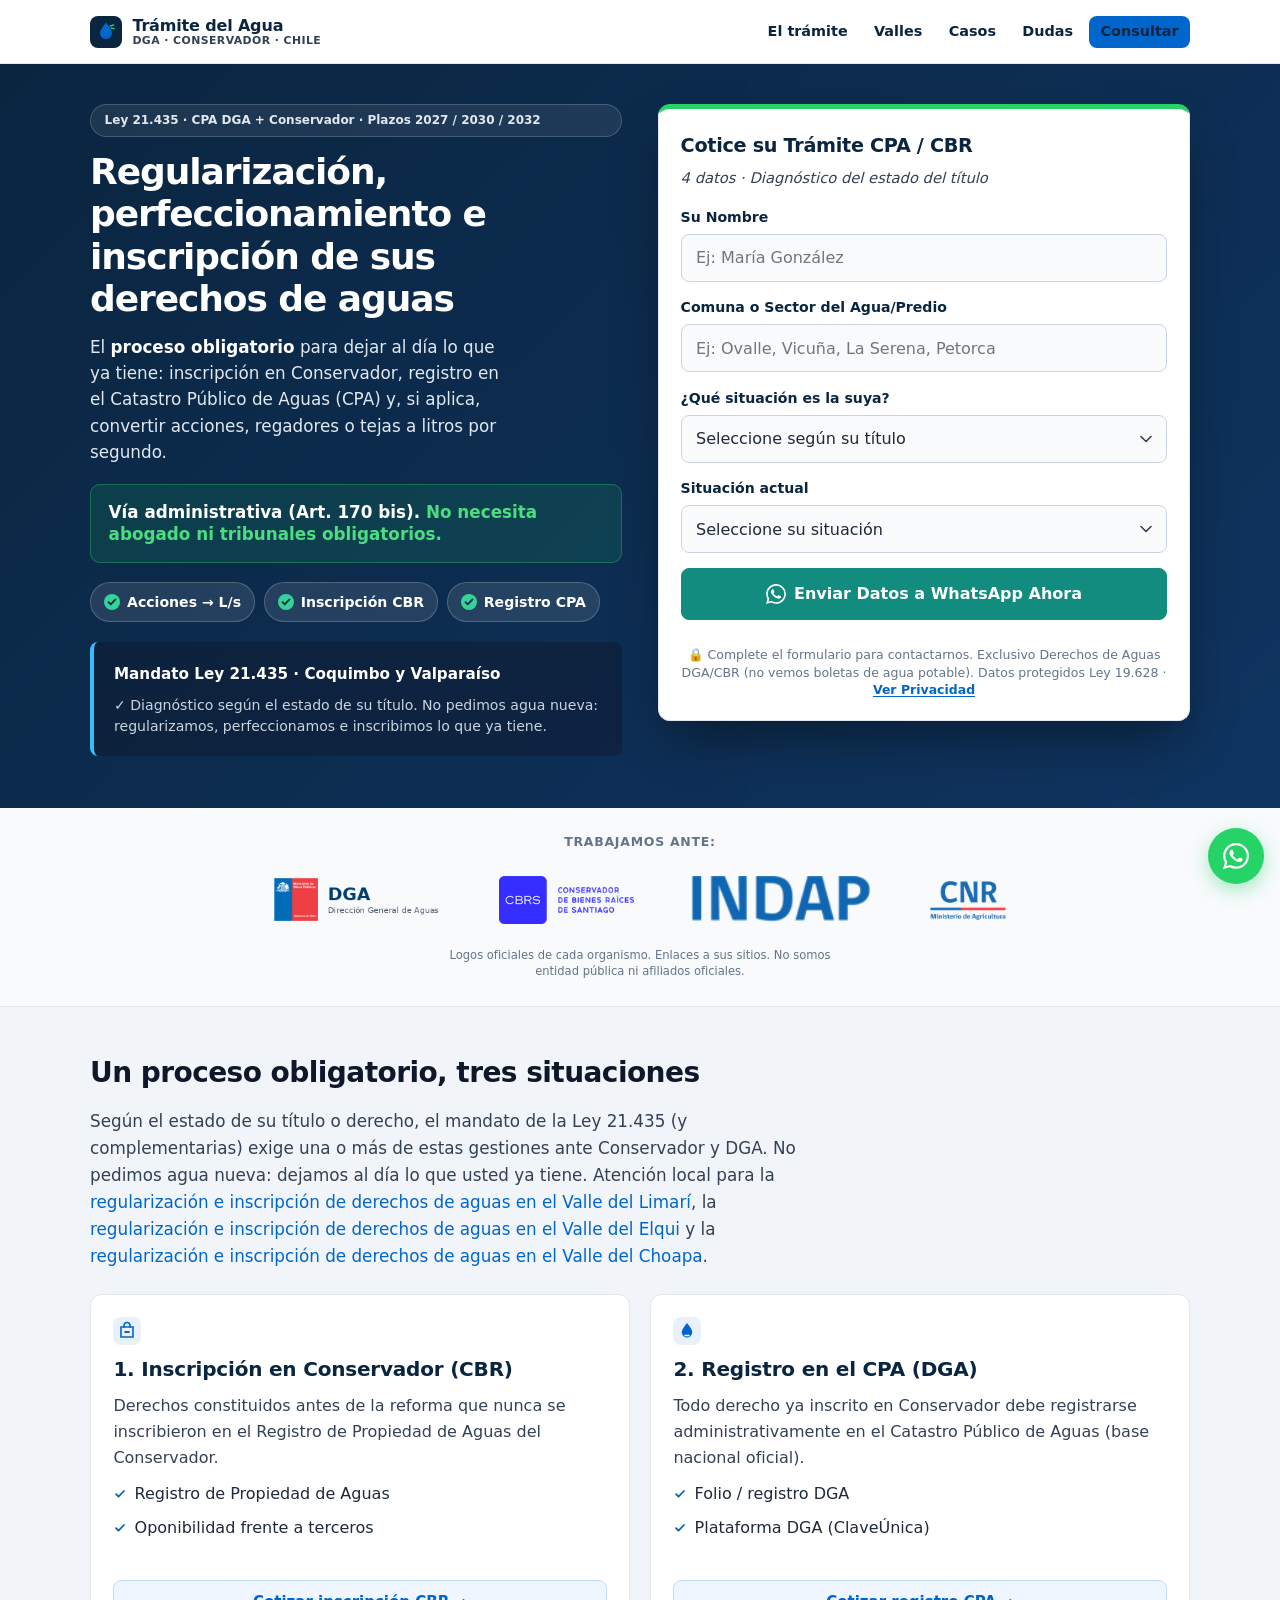
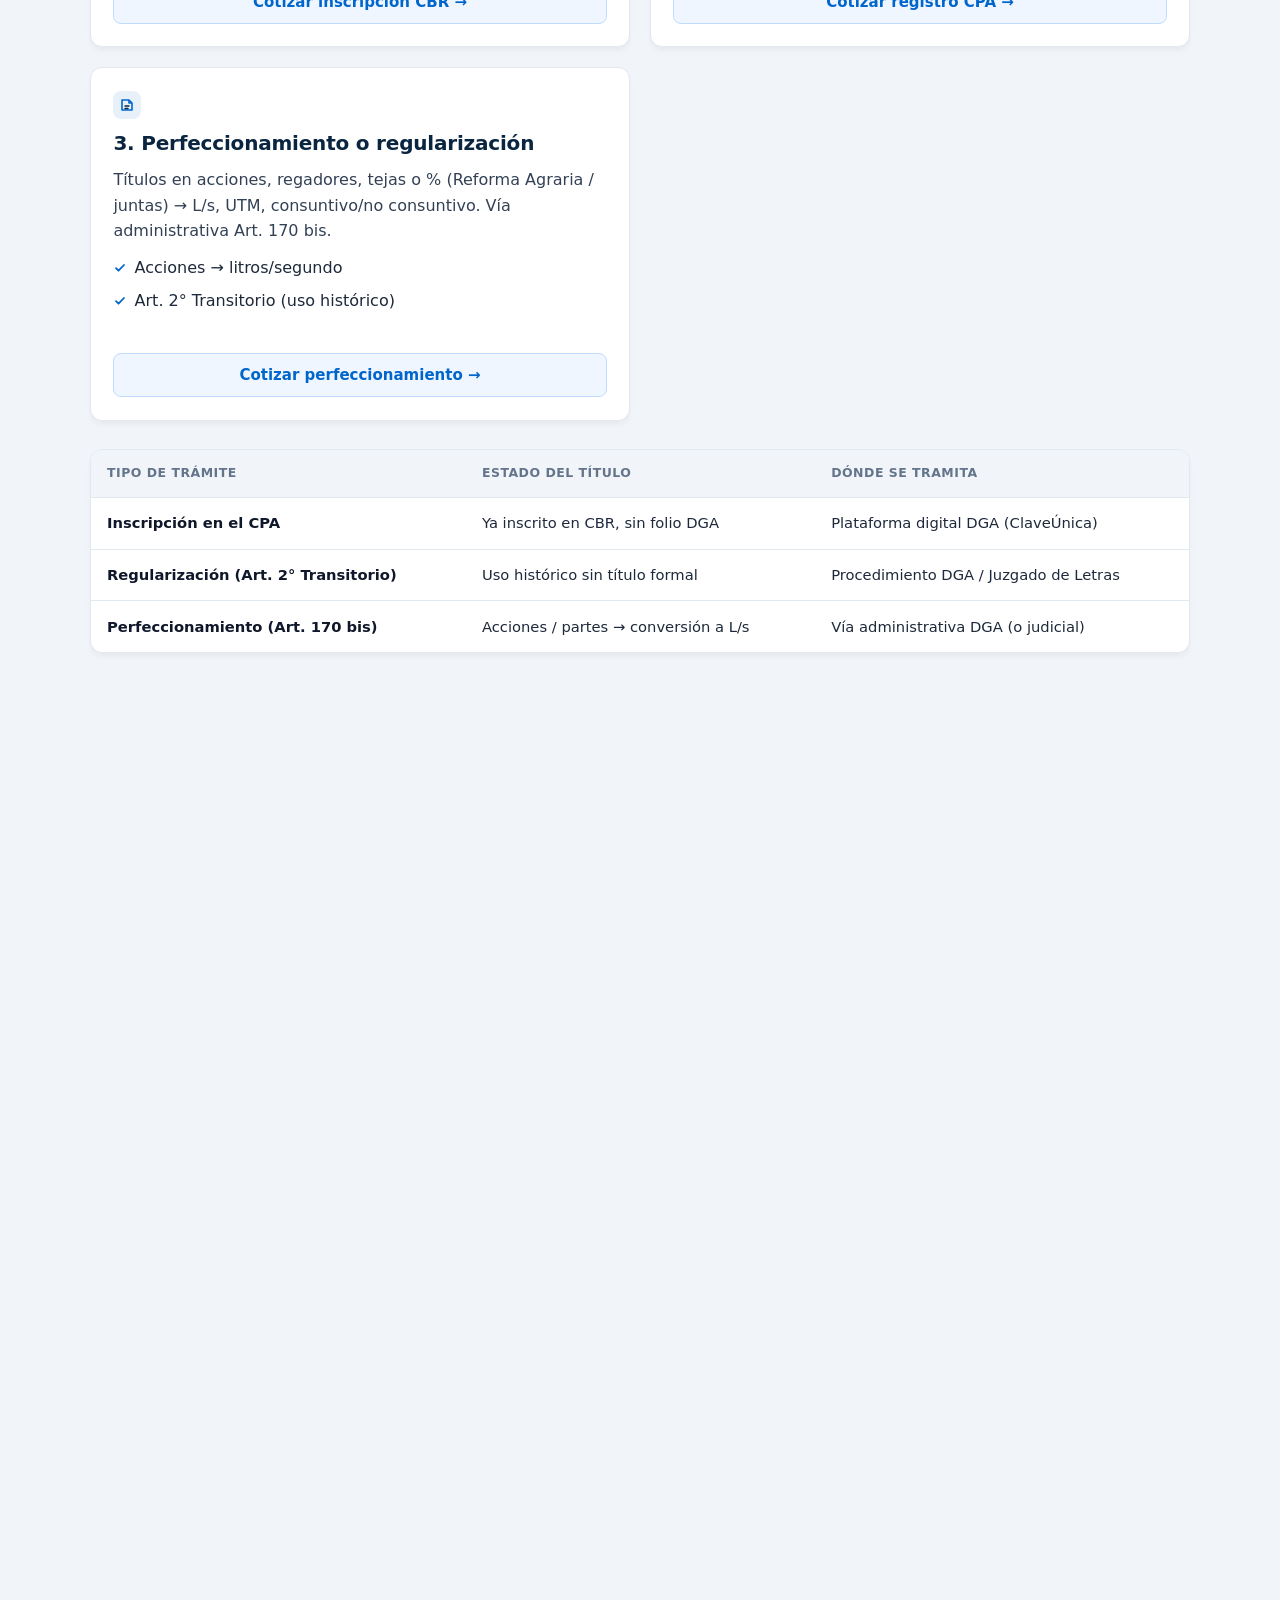
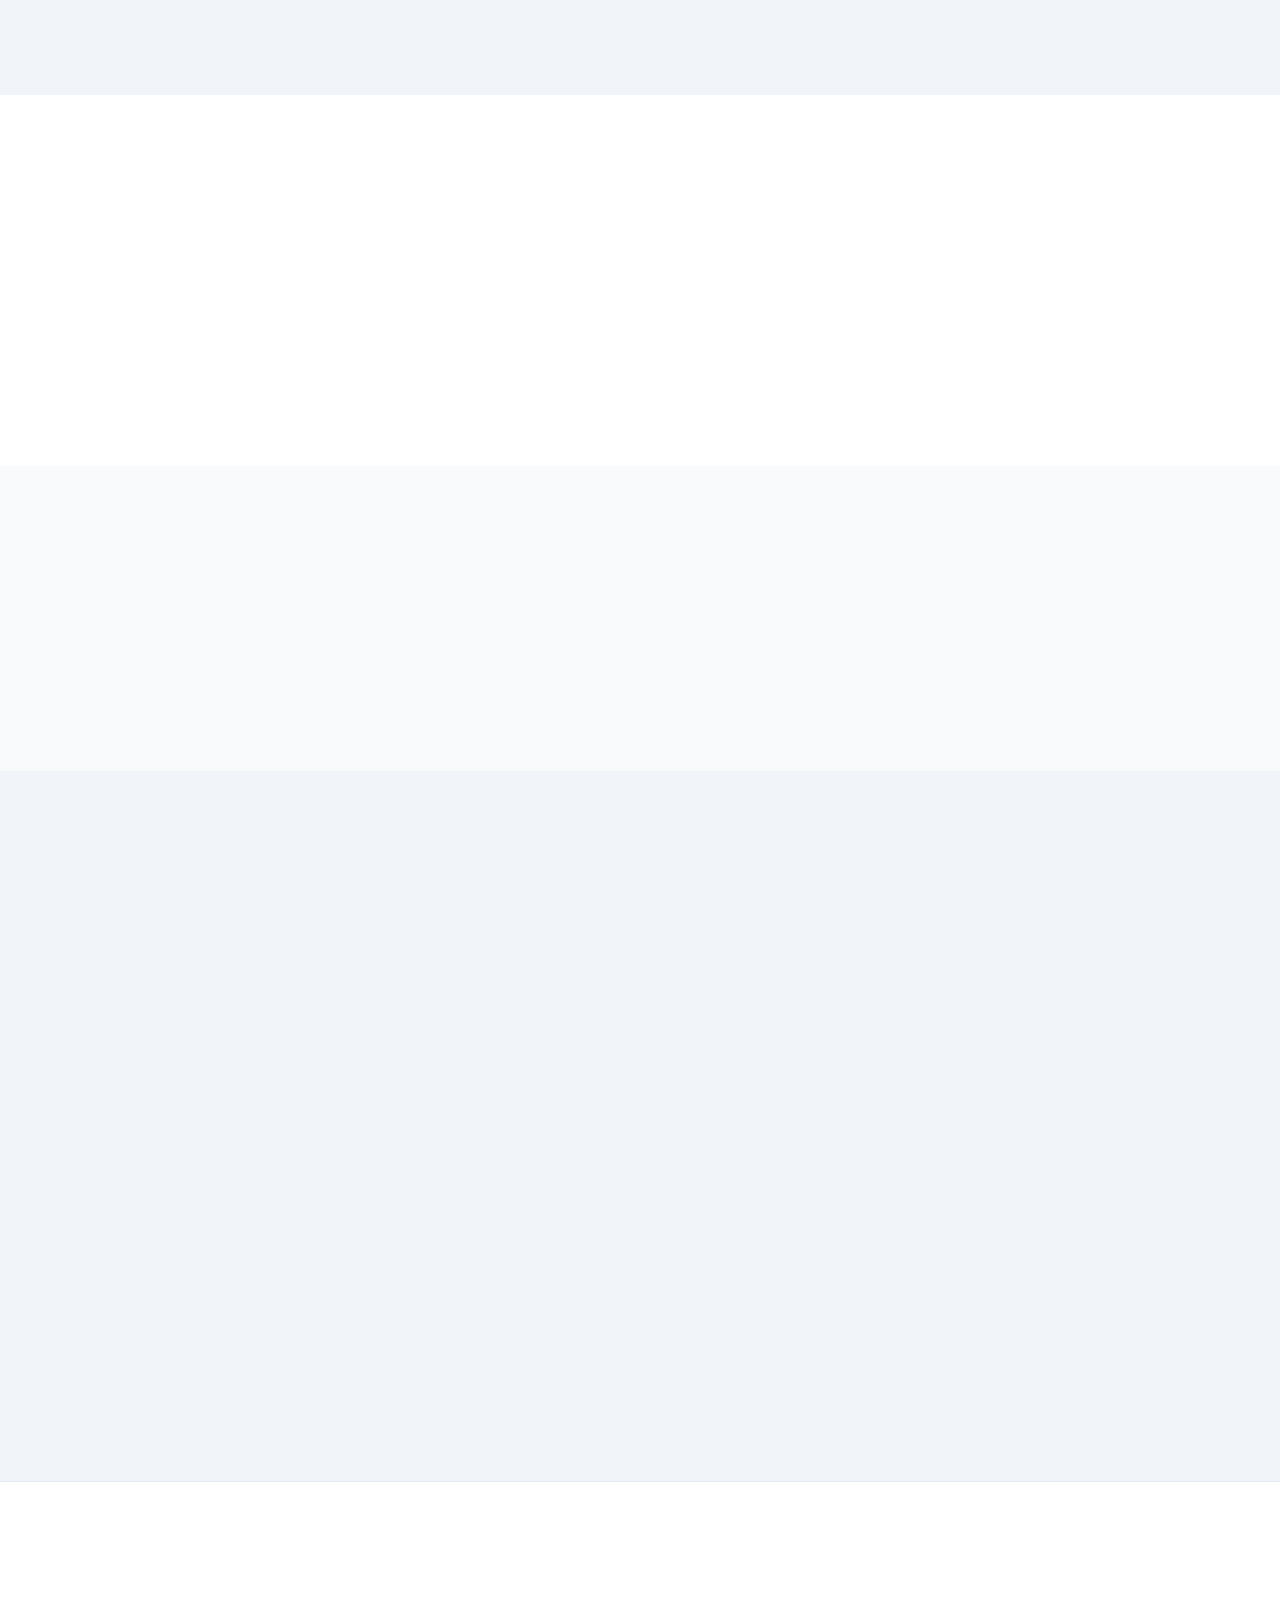
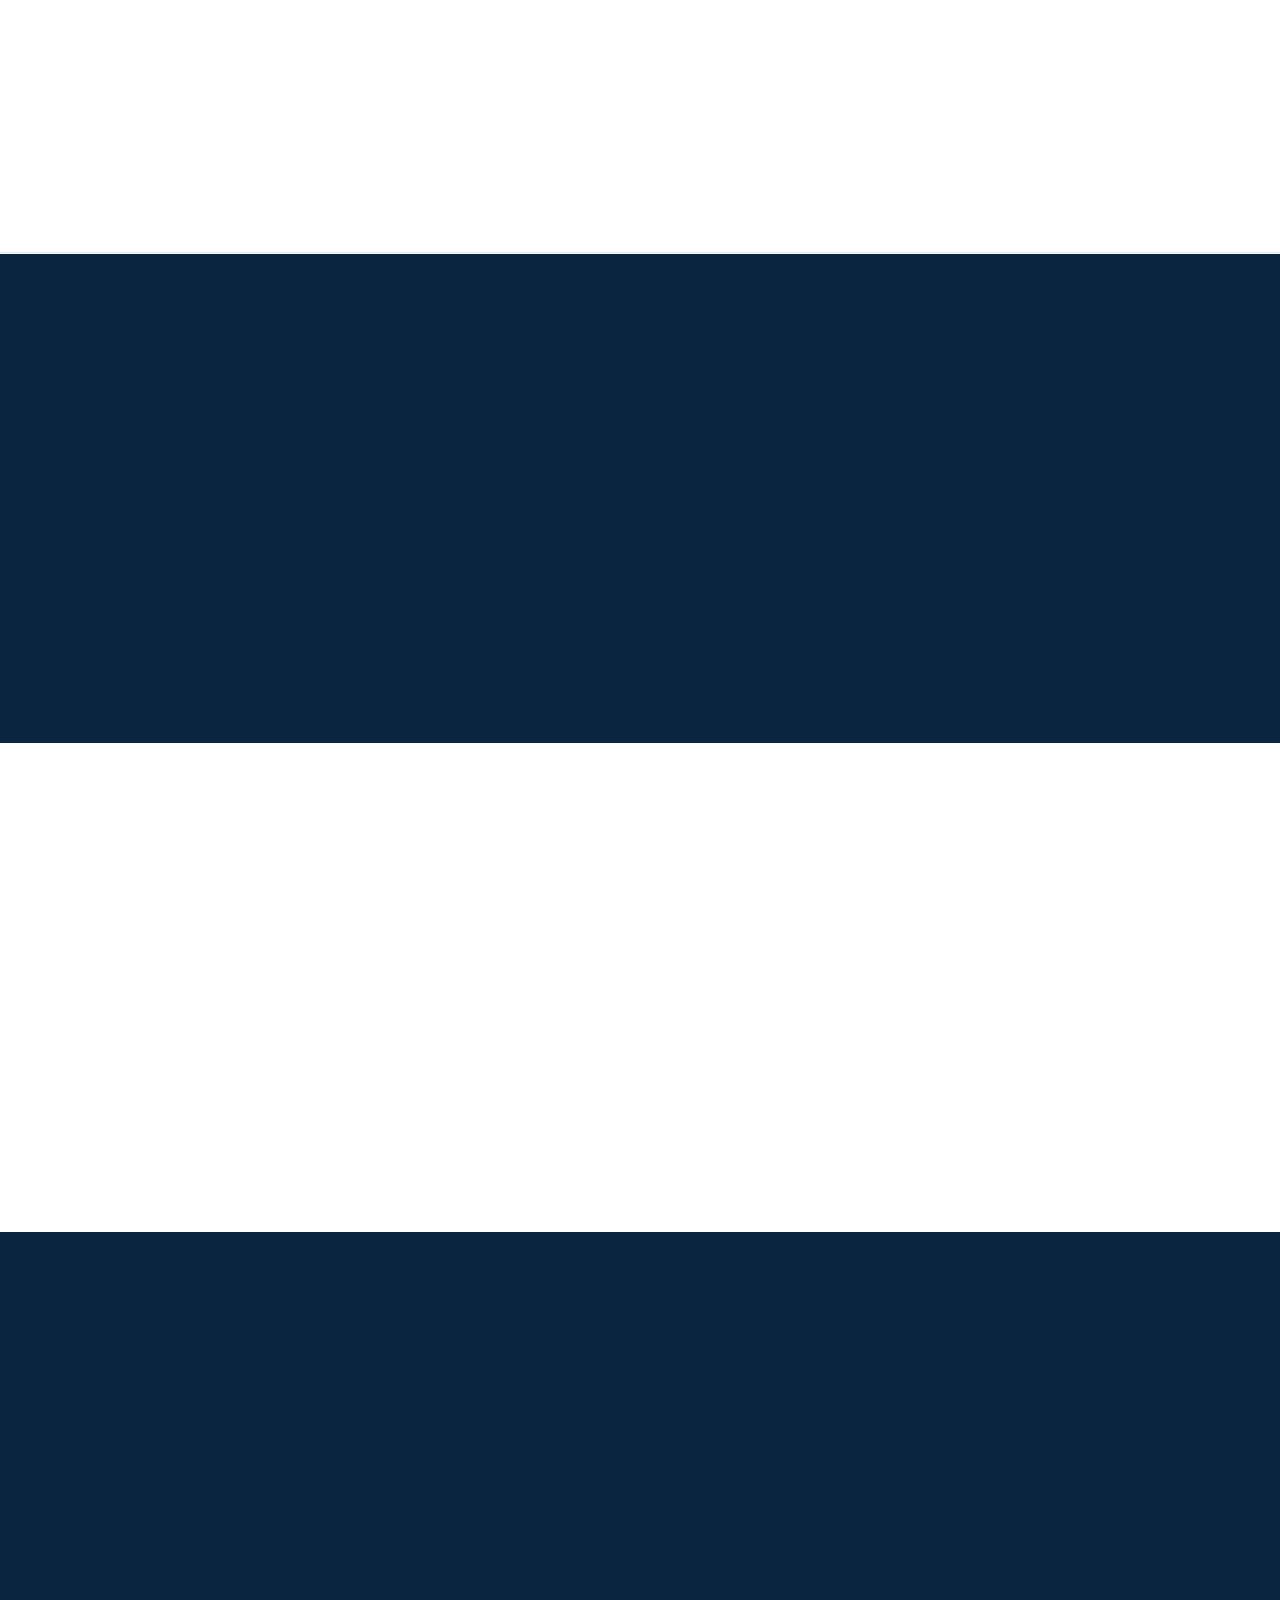
==== commit 8e700da6: "Alinear el title y la sección de inscripción/CPA de la home con la demanda que ya rankea. Co-authore" ====
--- a/index.html
+++ b/index.html
@@ -3,8 +3,8 @@
 <head>
   <meta charset="UTF-8">
   <meta name="viewport" content="width=device-width, initial-scale=1">
-  <title>Inscripción de Derechos de Agua y Regularización | CPA y DGA</title>
-  <meta name="description" content="Inscripción de derechos de agua en Conservador (CBR) y registro en el CPA de la DGA. Regularización y perfeccionamiento. Plazo abril 2027. Coquimbo y Valparaíso.">
+  <title>Inscripción de Derechos de Agua y Regularización | Trámite DGA y CPA</title>
+  <meta name="description" content="Asesoría técnica para inscripción de derechos de agua en el CBR y registro en el CPA de la DGA. Regularización y perfeccionamiento sin juicio ni abogado. Consulte su caso.">
   <meta name="robots" content="index, follow, max-snippet:-1, max-image-preview:large, max-video-preview:-1">
   <meta name="author" content="Trámite del Agua Chile">
   <meta name="geo.region" content="CL">
@@ -22,16 +22,16 @@
   <meta property="og:type" content="website">
   <meta property="og:locale" content="es_CL">
   <meta property="og:url" content="https://tramitedelagua.cl/">
-  <meta property="og:title" content="Inscripción de Derechos de Agua y Regularización | CPA y DGA">
-  <meta property="og:description" content="CBR, Catastro Público de Aguas y perfeccionamiento de acciones a L/s. Art. 170 bis: sin abogado ni tribunales obligatorios.">
+  <meta property="og:title" content="Inscripción de Derechos de Agua y Regularización | Trámite DGA y CPA">
+  <meta property="og:description" content="Asesoría técnica para inscripción de derechos de agua en el CBR y registro en el CPA de la DGA. Regularización y perfeccionamiento sin juicio ni abogado. Consulte su caso.">
   <meta property="og:site_name" content="Trámite del Agua Chile">
   <meta property="og:image" content="https://tramitedelagua.cl/assets/og-cover.jpg">
   <meta property="og:image:width" content="1280">
   <meta property="og:image:height" content="720">
   <meta property="og:image:alt" content="Trámite del Agua: regularización de derechos de aguas ante CPA DGA y Conservador">
   <meta name="twitter:card" content="summary_large_image">
-  <meta name="twitter:title" content="Inscripción de Derechos de Agua y Regularización | CPA y DGA">
-  <meta name="twitter:description" content="Inscripción CBR, registro CPA y perfeccionamiento de acciones. Vía administrativa DGA. Sin abogado obligatorio.">
+  <meta name="twitter:title" content="Inscripción de Derechos de Agua y Regularización | Trámite DGA y CPA">
+  <meta name="twitter:description" content="Asesoría técnica para inscripción de derechos de agua en el CBR y registro en el CPA de la DGA. Regularización y perfeccionamiento sin juicio ni abogado. Consulte su caso.">
   <meta name="twitter:image" content="https://tramitedelagua.cl/assets/og-cover.jpg">
   <meta name="twitter:image:alt" content="Trámite del Agua: regularización de derechos de aguas ante CPA DGA y Conservador">
   <!-- Google tag (gtag.js) -->
@@ -144,10 +144,10 @@
         "@type": "WebPage",
         "@id": "https://tramitedelagua.cl/#webpage",
         "url": "https://tramitedelagua.cl/",
-        "name": "Inscripción de Derechos de Agua y Regularización | CPA y DGA",
+        "name": "Inscripción de Derechos de Agua y Regularización | Trámite DGA y CPA",
         "isPartOf": { "@id": "https://tramitedelagua.cl/#organization" },
         "inLanguage": "es-CL",
-        "description": "Inscripción de derechos de agua en Conservador (CBR), registro en el Catastro Público de Aguas (CPA) de la DGA y perfeccionamiento a L/s. Vía administrativa Art. 170 bis.",
+        "description": "Asesoría técnica para inscripción de derechos de agua en el CBR y registro en el CPA de la DGA. Regularización y perfeccionamiento sin juicio ni abogado.",
         "primaryImageOfPage": {
           "@type": "ImageObject",
           "url": "https://tramitedelagua.cl/assets/og-cover.jpg",
@@ -483,23 +483,23 @@
     <!-- INSCRIPCIÓN CBR + CPA (queries: inscripción derechos de agua, cpa) -->
     <section class="section section-inscripcion cv-auto" id="inscripcion-cpa" aria-labelledby="inscripcion-title">
       <div class="container narrow">
-        <h2 id="inscripcion-title">Inscripción de derechos de agua ante CBR y CPA</h2>
-        <p class="focus-lead">La demanda más frecuente es la <strong>inscripción de derechos de agua</strong> y el ingreso al <strong>Catastro Público de Aguas (CPA)</strong> de la Dirección General de Aguas (DGA). Son dos etapas distintas y complementarias: primero el Conservador de Bienes Raíces (CBR), luego el registro administrativo en el CPA.</p>
+        <h2 id="inscripcion-title">¿Cómo realizar la inscripción de derechos de agua y registro en el CPA?</h2>
+        <p class="focus-lead">La <strong>inscripción de derechos de agua</strong> y el registro en el <strong>CPA</strong> (Catastro Público de Aguas) son dos etapas distintas. El Conservador de Bienes Raíces (CBR) hace oponible el derecho; la Dirección General de Aguas (DGA) lo incorpora a la base nacional. No se pide agua nueva: se deja al día el título que usted ya tiene, por vía administrativa y sin abogado obligatorio.</p>
         <ol class="inscripcion-steps">
           <li>
-            <strong>Inscripción en el Conservador (CBR)</strong>
-            <span>Se presenta el título o resolución en el Registro de Propiedad de Aguas del Conservador competente. Sin esta inscripción el derecho no es oponible a terceros ni puede venderse, heredarse o gravarse con normalidad.</span>
-          </li>
-          <li>
-            <strong>Registro en el Catastro Público de Aguas (CPA)</strong>
-            <span>Con el derecho ya inscrito en CBR, se ingresa el registro ante la DGA (plataforma con ClaveÚnica). El CPA es la base nacional oficial: sin folio DGA el derecho queda incompleto frente al Estado y a fondos CNR/INDAP.</span>
-          </li>
-          <li>
-            <strong>Cierre documental</strong>
-            <span>Quedan alineados Conservador y CPA. Si el título aún está en acciones, regadores o tejas, se suma el perfeccionamiento a litros por segundo (Art. 170 bis) antes o junto con estas gestiones.</span>
+            <strong>Requisitos ante el Conservador de Bienes Raíces (CBR)</strong>
+            <span>Se presenta el título —resolución DGA, escritura o sentencia— en el Registro de Propiedad de Aguas del Conservador de la comuna del predio. El expediente identifica caudal o acciones, punto de captación, naturaleza del derecho (superficial o subterránea, consuntivo o no) y el predio. Sin esta inscripción de derechos de agua el título no se vende, hereda ni grava con normalidad.</span>
+          </li>
+          <li>
+            <strong>Requisitos ante el Catastro Público de Aguas (CPA) de la DGA</strong>
+            <span>Con la inscripción del CBR (fojas, número y año), se ingresa el registro en el CPA por la plataforma de la DGA con ClaveÚnica. El folio del CPA debe coincidir con lo inscrito en el Conservador. Sin ese registro el derecho queda incompleto frente al Estado y a fondos CNR o INDAP.</span>
+          </li>
+          <li>
+            <strong>Si el título aún no está en litros por segundo</strong>
+            <span>Acciones, regadores, tejas o porcentajes se perfeccionan a L/s, con coordenadas UTM, antes o junto con la inscripción y el CPA (Art. 170 bis, vía administrativa). El uso histórico sin título formal sigue el Art. 2° Transitorio ante la DGA.</span>
           </li>
         </ol>
-        <p class="focus-lead">Si solo le falta el CPA, o si nunca se inscribió en el Conservador, el diagnóstico indica qué etapa abrir primero. Plazo general de referencia: abril 2027 (Ley 21.727).</p>
+        <p class="focus-lead">Si solo falta el CPA, o si nunca hubo inscripción en el Conservador, el diagnóstico indica qué etapa abrir primero. Plazo general de referencia: abril 2027 (Ley 21.727). En la Región de Coquimbo el mismo trámite se atiende por cuenca: <a href="/tramite-agua-ovalle-limari">Regularización de derechos de agua en Ovalle y Limarí</a> y <a href="/tramite-agua-illapel-choapa">Inscripción y CPA en Illapel y Choapa</a>.</p>
       </div>
     </section>
 
